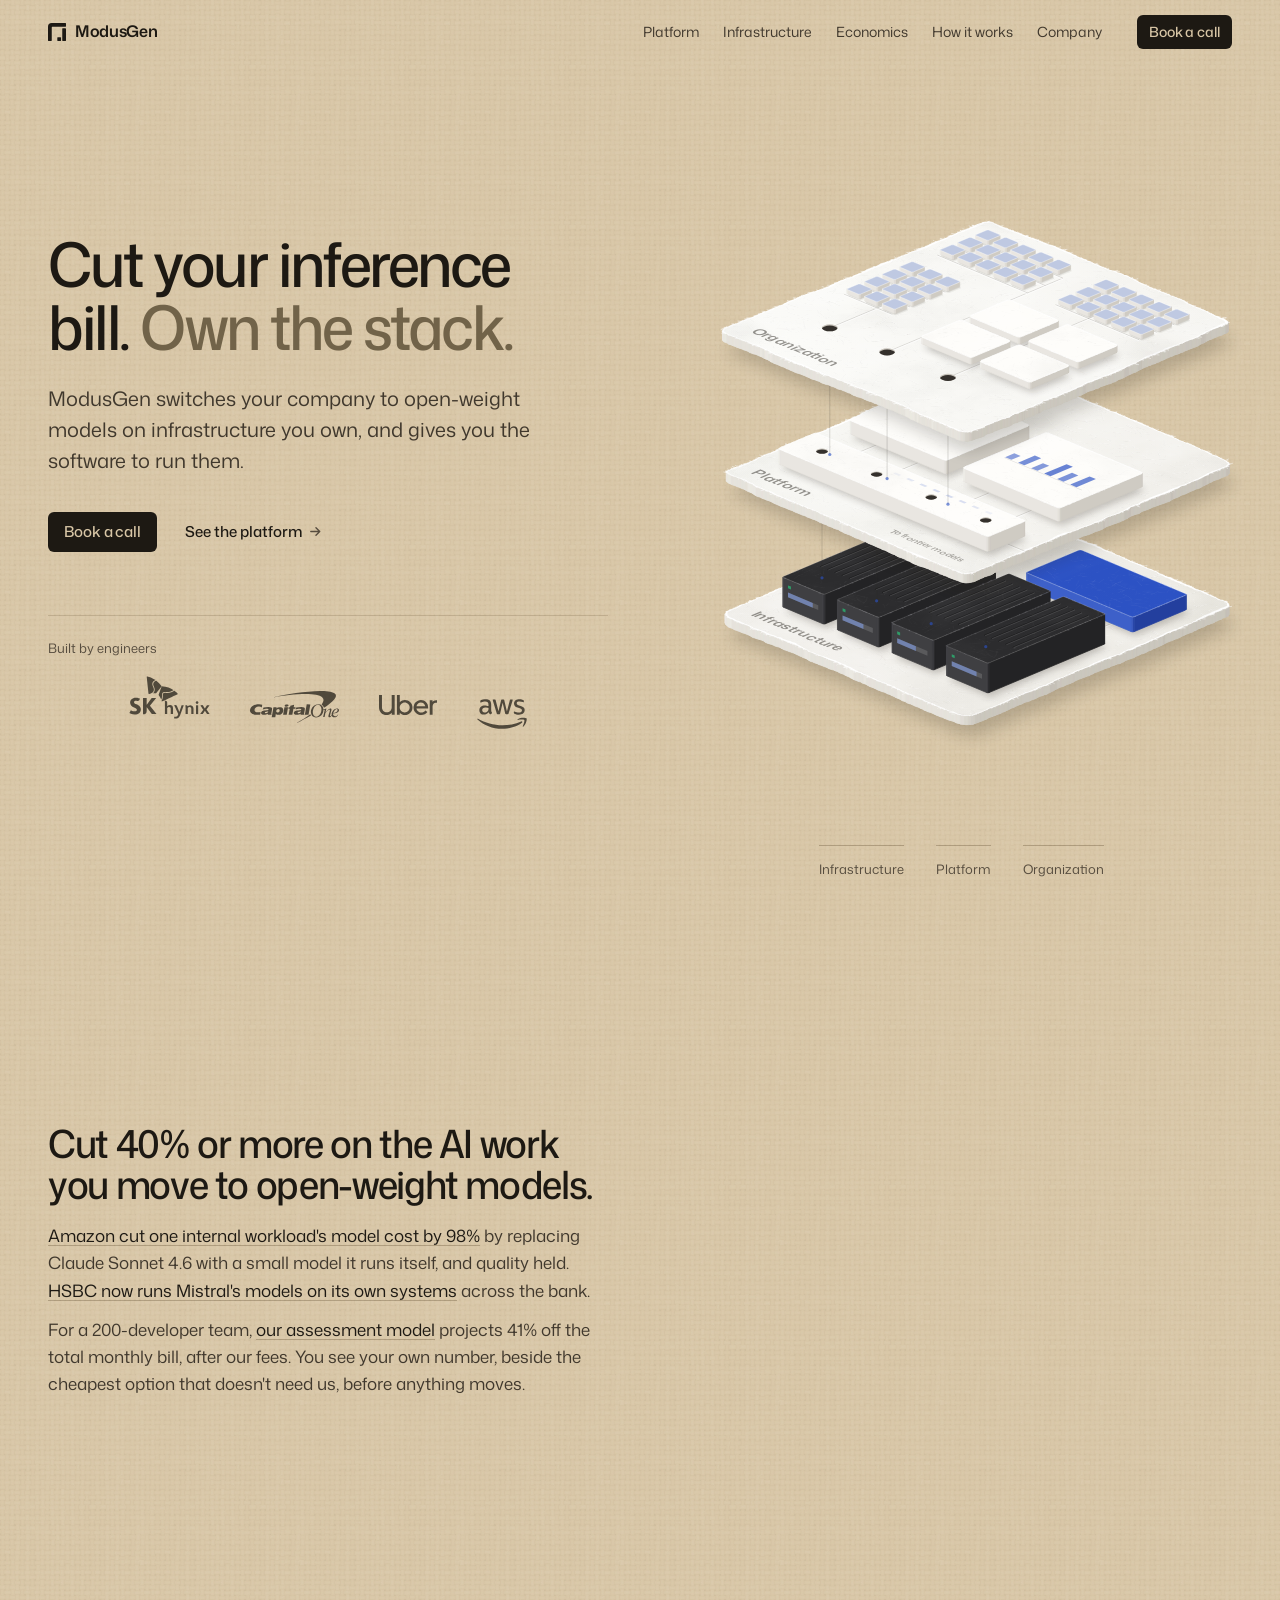
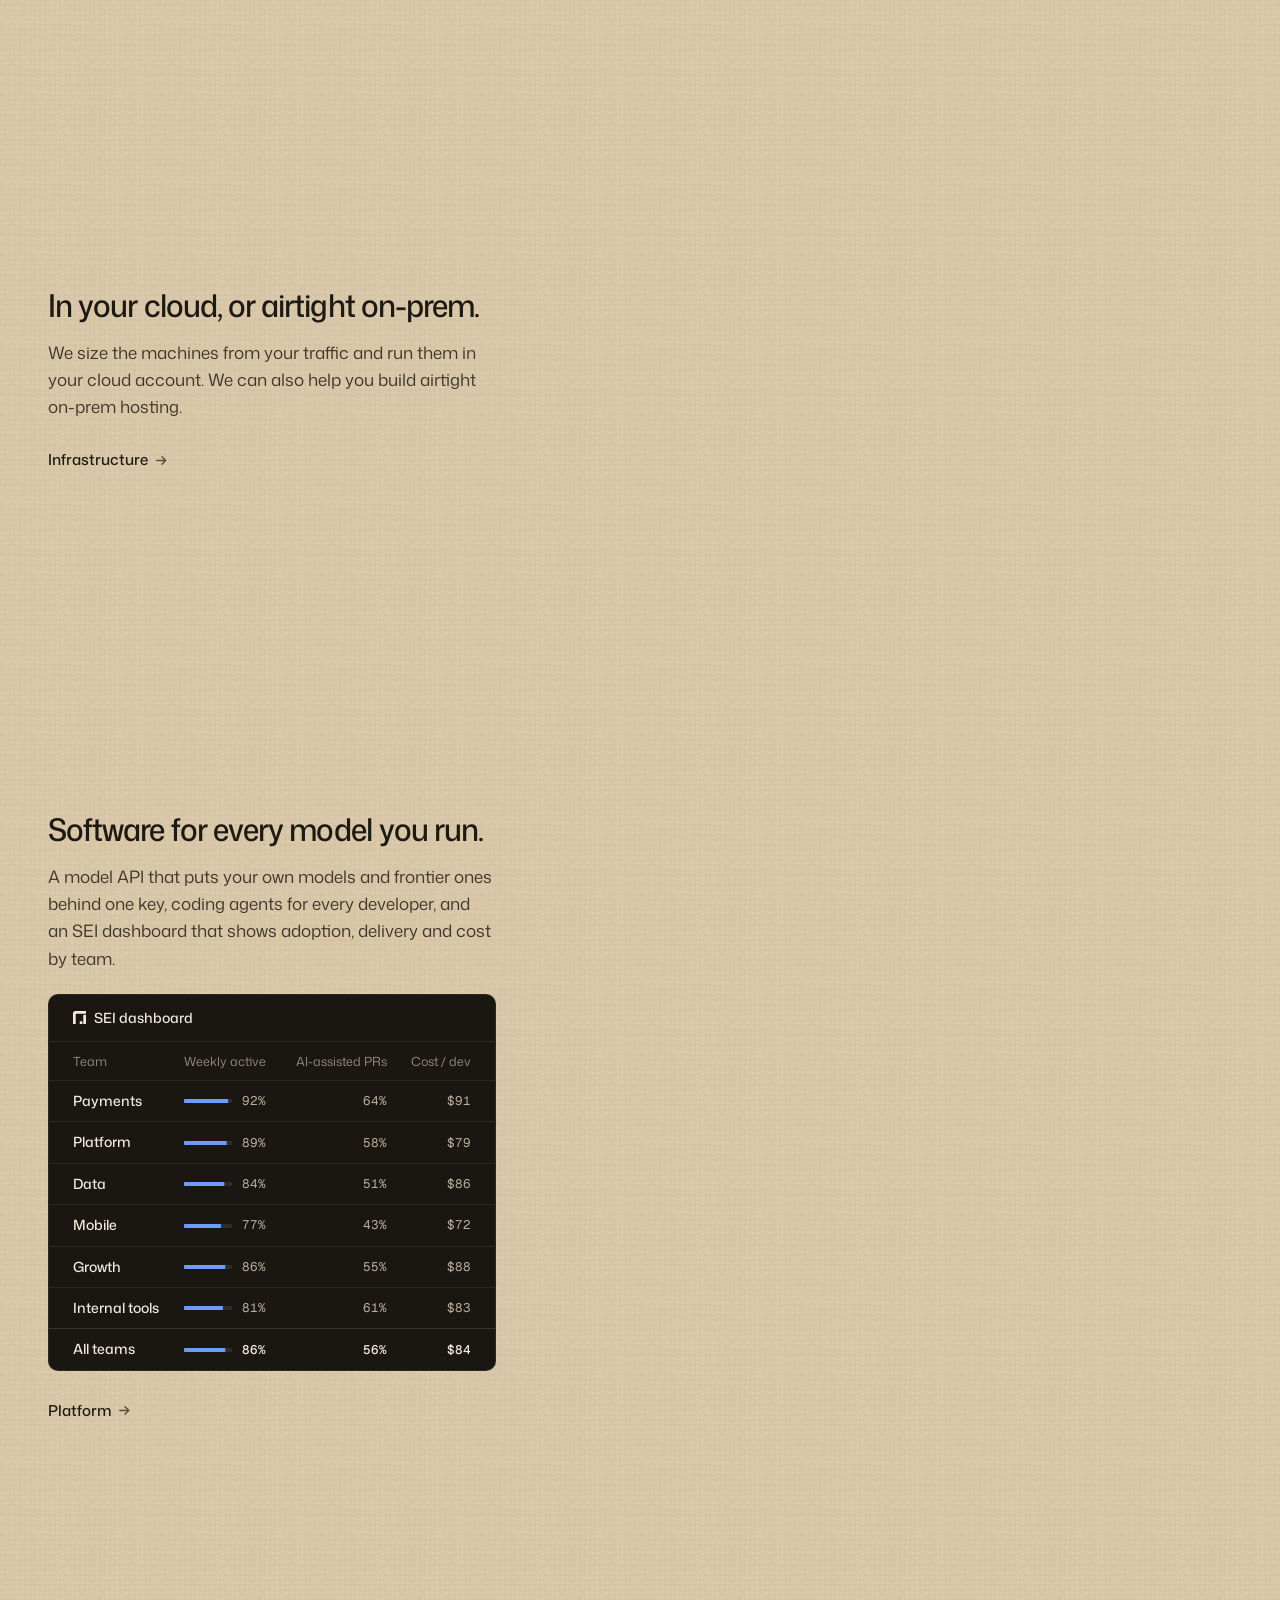
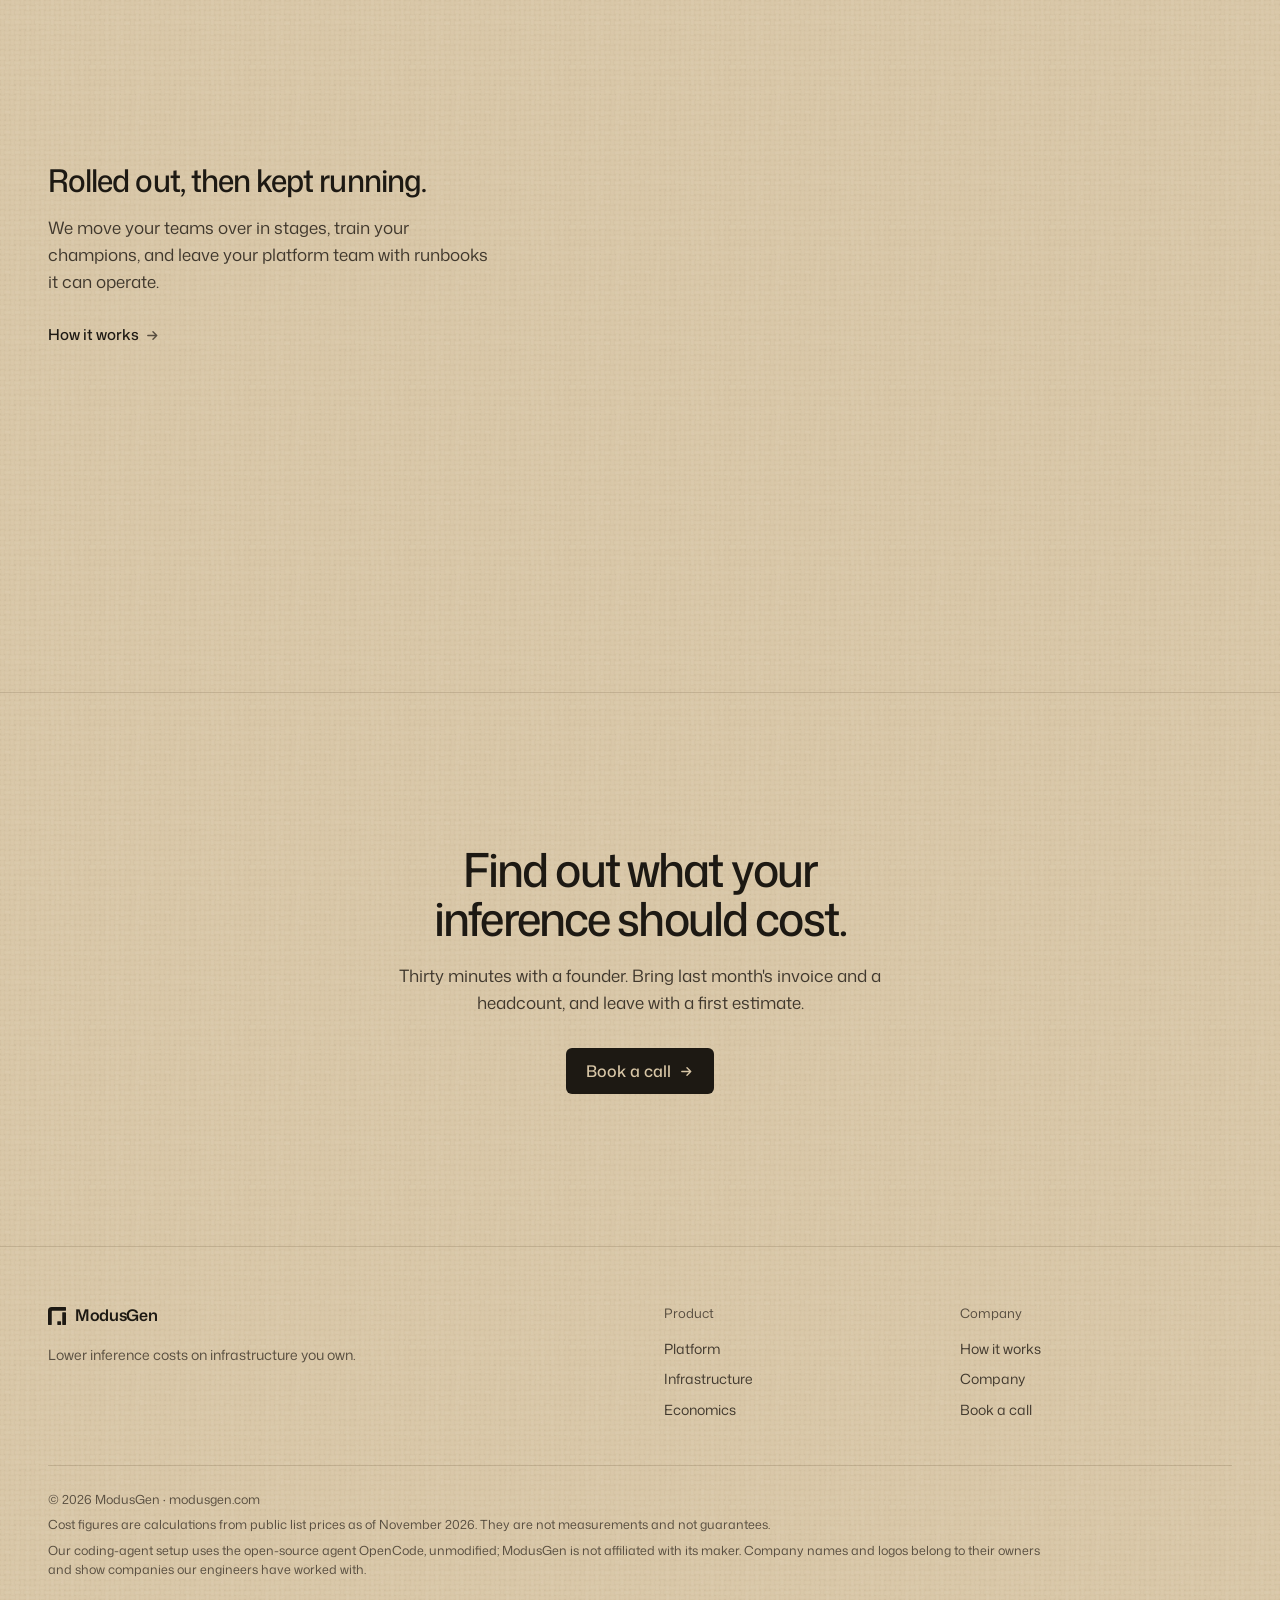
==== index.html @ 423c9f4c "Publish modusgen.com Co-Authored-By: Claude Opus 5.5 <noreply@anthropic.com>" ====
<!doctype html>
<html lang="en">
<head>
  <meta charset="utf-8">
  <meta name="viewport" content="width=device-width, initial-scale=1, viewport-fit=cover">
  <title>ModusGen: cut your inference bill, own the stack</title>
  <meta name="description" content="ModusGen switches your company to open-weight models on infrastructure you own, and gives you the software to run them.">
  <meta name="theme-color" content="#D8C6A6">
  <meta name="color-scheme" content="dark">
  <link rel="canonical" href="https://modusgen.com/">
  <meta property="og:type" content="website">
  <meta property="og:site_name" content="ModusGen">
  <meta property="og:title" content="Cut your inference bill. Own the stack.">
  <meta property="og:description" content="ModusGen switches your company to open-weight models on infrastructure you own, and gives you the software to run them.">
  <meta property="og:url" content="https://modusgen.com/">
  <meta property="og:image" content="https://modusgen.com/assets/img/og.png">
  <meta property="og:image:width" content="1200">
  <meta property="og:image:height" content="630">
  <meta name="twitter:card" content="summary_large_image">
  
  <link rel="icon" href="assets/img/favicon.svg" type="image/svg+xml">
  <link rel="apple-touch-icon" href="assets/img/apple-touch-icon.png">
  <link rel="preload" href="assets/fonts/MonaSans-VF-latin.woff2" as="font" type="font/woff2" crossorigin>
  <link rel="stylesheet" href="assets/css/site.css?v=166b0438e5">
  <script>document.documentElement.classList.add("js");</script>
  <script type="module" src="assets/js/main.js?v=166b0438e5"></script>
  <script type="application/ld+json">{"@context": "https://schema.org", "@type": "Organization", "name": "ModusGen", "url": "https://modusgen.com/", "description": "ModusGen switches your company to open-weight models on infrastructure you own, and gives you the software to run them."}</script>
</head>
<body class="page--home">
  <a class="skip" href="#main">Skip to content</a>
  <header class="nav" data-nav>
    <div class="nav__inner wrap">
      <a class="brand" href="./" aria-label="ModusGen, home"><svg class="brand__mark" viewBox="0 0 24 24" aria-hidden="true" focusable="false"><path d="M0 23.4V5A5 5 0 0 1 5 0H23.4A0.6 0.6 0 0 1 24 0.6V4.4A0.6 0.6 0 0 1 23.4 5H5.6A0.6 0.6 0 0 0 5 5.6V23.4A0.6 0.6 0 0 1 4.4 24H0.6A0.6 0.6 0 0 1 0 23.4Z"/><rect x="19" y="7" width="5" height="17" rx="0.6"/><rect x="12.4" y="19" width="5" height="5" rx="0.6"/></svg><span class="brand__name">ModusGen</span></a>
      <nav class="nav__links" id="site-menu" aria-label="Main"><a href="platform/">Platform</a><a href="infrastructure/">Infrastructure</a><a href="economics/">Economics</a><a href="how-it-works/">How it works</a><a href="company/">Company</a></nav>
      <div class="nav__actions">
        <a class="btn btn--primary btn--sm" href="book/" data-book>Book a call</a>
        <button class="nav__toggle" type="button" aria-expanded="false" aria-controls="site-menu" data-nav-toggle>
          <span class="sr">Menu</span>
          <svg viewBox="0 0 20 20" aria-hidden="true" focusable="false"><path d="M3 6.5h14M3 13.5h14"/></svg>
        </button>
      </div>
    </div>
  </header>
  <main id="main">
<div class="story wrap" data-story>
      <div class="story__flow">
        <section class="hero" data-anchor>
          <h1 class="hero__title" data-lines>Cut your inference bill. <span class="tone">Own the stack.</span></h1>
          <p class="hero__lede">ModusGen switches your company to open-weight models on infrastructure you own, and gives you the software to run them.</p>
          <div class="stack stack--hero" data-stack="hero">
            <canvas class="stack__canvas" role="img" aria-label="The ModusGen stack in three layers: your teams on top; the model API, coding agents and an SEI dashboard in the middle; GPU machines underneath. Requests travel from people through the model API, down to your machines or out to frontier models, and back."></canvas>
            <noscript><img class="stack__poster" src="assets/img/stack-poster.webp" width="1200" height="1280" alt="Three stacked layers: organization, platform and infrastructure."></noscript>
          </div>
          <div class="hero__actions">
            <a class="btn btn--primary" href="book/" data-book>Book a call</a>
            <a class="link-arrow" href="platform/">See the platform <svg class="icon" viewBox="0 0 16 16" aria-hidden="true" focusable="false"><path d="M3 8h9.5M8.5 4l4 4-4 4"/></svg></a>
          </div>
          <div class="hero__logos"><div class="logos"><p class="logos__label">Built by engineers</p><div class="logos__list"><ul class="logos__pair"><li><img class="logo logo--sk-hynix" src="assets/img/logos/sk-hynix.svg" alt="SK hynix" width="81" height="43" decoding="async"></li><li><img class="logo logo--capital-one" src="assets/img/logos/capital-one.svg" alt="Capital One" width="89" height="32" decoding="async"></li></ul><ul class="logos__pair"><li><img class="logo logo--uber" src="assets/img/logos/uber.svg" alt="Uber" width="58" height="20" decoding="async"></li><li><img class="logo logo--aws" src="assets/img/logos/aws.svg" alt="AWS" width="50" height="30" decoding="async"></li></ul></div></div></div>
        </section>

        <section class="tour" data-tour>
          <header class="tour__head" data-anchor>
            <h2>Cut 40% or more on the AI work you move to open-weight models.</h2>
            <p><a href="https://strandsagents.com/blog/amazon-saves-millions-replacing-sonnet-with-strands-decider/" target="_blank" rel="noopener">Amazon cut one internal workload's model cost by 98%</a> by replacing Claude Sonnet 4.6 with a small model it runs itself, and quality held. <a href="https://www.hsbc.com/news-and-views/news/media-releases/2025/hsbc-and-mistral-ai-join-forces-to-accelerate-ai-adoption-across-global-bank" target="_blank" rel="noopener">HSBC now runs Mistral's models on its own systems</a> across the bank.</p>
            <p>For a 200-developer team, <a href="economics/">our assessment model</a> projects 41% off the total monthly bill, after our fees. You see your own number, beside the cheapest option that doesn't need us, before anything moves.</p>
          </header>
          <article class="chapter" id="layer-infrastructure" data-layer="hardware" data-anchor>
            <div class="stack stack--inline" data-stack="inline" data-focus="hardware"><canvas class="stack__canvas" aria-hidden="true"></canvas></div>
            <h3>In your cloud, or airtight on-prem.</h3>
            <p>We size the machines from your traffic and run them in your cloud account. We can also help you build airtight on-prem hosting.</p>
            <a class="link-arrow" href="infrastructure/">Infrastructure <svg class="icon" viewBox="0 0 16 16" aria-hidden="true" focusable="false"><path d="M3 8h9.5M8.5 4l4 4-4 4"/></svg></a>
          </article>
          <article class="chapter" id="layer-platform" data-layer="software" data-anchor>
            <div class="stack stack--inline" data-stack="inline" data-focus="software"><canvas class="stack__canvas" aria-hidden="true"></canvas></div>
            <h3>Software for every model you run.</h3>
            <p>A model API that puts your own models and frontier ones behind one key, coding agents for every developer, and an SEI dashboard that shows adoption, delivery and cost by team.</p>
            <div class="panel console console--mini" data-console>
              <div class="console__bar">
                <span class="console__brand">
                  <svg viewBox="0 0 24 24" aria-hidden="true" focusable="false"><path d="M0 23.4V5A5 5 0 0 1 5 0H23.4A0.6 0.6 0 0 1 24 0.6V4.4A0.6 0.6 0 0 1 23.4 5H5.6A0.6 0.6 0 0 0 5 5.6V23.4A0.6 0.6 0 0 1 4.4 24H0.6A0.6 0.6 0 0 1 0 23.4Z"/><rect x="19" y="7" width="5" height="17" rx="0.6"/><rect x="12.4" y="19" width="5" height="5" rx="0.6"/></svg>
                  SEI dashboard
                </span>
              </div>
              <div class="console__scroll" tabindex="0" role="region" aria-label="Example SEI dashboard by team: weekly active developers, AI-assisted pull requests and model cost per developer">
                <table class="console__table">
                  <thead>
                    <tr>
                      <th scope="col">Team</th>
                      <th scope="col">Weekly active</th>
                      <th scope="col" class="r">AI-assisted PRs</th>
                      <th scope="col" class="r">Cost / dev</th>
                    </tr>
                  </thead>
                  <tbody>
                  <tr><th scope="row">Payments</th><td><span class="meter" style="--v:.92"><i></i></span><span class="pct">92%</span></td><td class="r">64%</td><td class="r">$91</td></tr>
                  <tr><th scope="row">Platform</th><td><span class="meter" style="--v:.89"><i></i></span><span class="pct">89%</span></td><td class="r">58%</td><td class="r">$79</td></tr>
                  <tr><th scope="row">Data</th><td><span class="meter" style="--v:.84"><i></i></span><span class="pct">84%</span></td><td class="r">51%</td><td class="r">$86</td></tr>
                  <tr><th scope="row">Mobile</th><td><span class="meter" style="--v:.77"><i></i></span><span class="pct">77%</span></td><td class="r">43%</td><td class="r">$72</td></tr>
                  <tr><th scope="row">Growth</th><td><span class="meter" style="--v:.86"><i></i></span><span class="pct">86%</span></td><td class="r">55%</td><td class="r">$88</td></tr>
                  <tr><th scope="row">Internal tools</th><td><span class="meter" style="--v:.81"><i></i></span><span class="pct">81%</span></td><td class="r">61%</td><td class="r">$83</td></tr>
                  </tbody>
                  <tfoot>
                    <tr><th scope="row">All teams</th><td><span class="meter" style="--v:.86"><i></i></span><span class="pct">86%</span></td><td class="r">56%</td><td class="r">$84</td></tr>
                  </tfoot>
                </table>
              </div>
            </div>
            <a class="link-arrow" href="platform/">Platform <svg class="icon" viewBox="0 0 16 16" aria-hidden="true" focusable="false"><path d="M3 8h9.5M8.5 4l4 4-4 4"/></svg></a>
          </article>
          <article class="chapter" id="layer-organization" data-layer="organisation" data-anchor>
            <div class="stack stack--inline" data-stack="inline" data-focus="organisation"><canvas class="stack__canvas" aria-hidden="true"></canvas></div>
            <h3>Rolled out, then kept running.</h3>
            <p>We move your teams over in stages, train your champions, and leave your platform team with runbooks it can operate.</p>
            <a class="link-arrow" href="how-it-works/">How it works <svg class="icon" viewBox="0 0 16 16" aria-hidden="true" focusable="false"><path d="M3 8h9.5M8.5 4l4 4-4 4"/></svg></a>
          </article>
        </section>
      </div>

      <div class="story__stage" data-stage>
        <div class="stack stack--story" data-stack="story">
          <canvas class="stack__canvas" role="img" aria-label="The ModusGen stack in three layers: your teams on top; the model API, coding agents and an SEI dashboard in the middle; GPU machines underneath. Requests go through the model API to your machines or to frontier models. As you read on it steps back to show the whole stack, then brings each layer forward in turn."></canvas>
          <noscript><img class="stack__poster" src="assets/img/stack-poster.webp" width="1200" height="1280" alt="Three stacked layers: organization, platform and infrastructure."></noscript>
        </div>
        <nav class="tour__nav" aria-label="Layers of the stack">
          <a href="#layer-infrastructure" data-dot="hardware">Infrastructure</a>
          <a href="#layer-platform" data-dot="software">Platform</a>
          <a href="#layer-organization" data-dot="organisation">Organization</a>
        </nav>
      </div>
    </div>

    <section class="cta">
      <div class="wrap cta__inner">
        <h2 class="cta__title">Find out what your inference should cost.</h2>
        <p class="cta__text">Thirty minutes with a founder. Bring last month's invoice and a headcount, and leave with a first estimate.</p>
        <a class="btn btn--primary btn--lg" href="book/" data-book>Book a call <svg class="icon" viewBox="0 0 16 16" aria-hidden="true" focusable="false"><path d="M3 8h9.5M8.5 4l4 4-4 4"/></svg></a>
      </div>
    </section>
  </main>

  <footer class="foot">
    <div class="wrap foot__grid">
      <div class="foot__brand">
        <a class="brand" href="./" aria-label="ModusGen, home"><svg class="brand__mark" viewBox="0 0 24 24" aria-hidden="true" focusable="false"><path d="M0 23.4V5A5 5 0 0 1 5 0H23.4A0.6 0.6 0 0 1 24 0.6V4.4A0.6 0.6 0 0 1 23.4 5H5.6A0.6 0.6 0 0 0 5 5.6V23.4A0.6 0.6 0 0 1 4.4 24H0.6A0.6 0.6 0 0 1 0 23.4Z"/><rect x="19" y="7" width="5" height="17" rx="0.6"/><rect x="12.4" y="19" width="5" height="5" rx="0.6"/></svg><span class="brand__name">ModusGen</span></a>
        <p>Lower inference costs on infrastructure you own.</p>
      </div>
      <nav class="foot__nav" aria-label="Footer">
        <div>
          <p class="foot__title">Product</p>
          <a href="platform/">Platform</a>
          <a href="infrastructure/">Infrastructure</a>
          <a href="economics/">Economics</a>
        </div>
        <div>
          <p class="foot__title">Company</p>
          <a href="how-it-works/">How it works</a>
          <a href="company/">Company</a>
          <a href="book/" data-book>Book a call</a>
        </div>
      </nav>
      <div class="foot__legal">
        <p>© 2026 ModusGen · modusgen.com</p>
        <p>Cost figures are calculations from public list prices as of November 2026. They are not measurements and not guarantees.</p>
        <p>Our coding-agent setup uses the open-source agent OpenCode, unmodified; ModusGen is not affiliated with its maker. Company names and logos belong to their owners and show companies our engineers have worked with.</p>
      </div>
    </div>
  </footer>
</body>
</html>
---- assets/css/site.css ----
/* ModusGen: modusgen.com
   One stylesheet for every page. Order: fonts, tokens, base, shared pieces,
   the home page, the inner pages, then motion and preferences. */

/* ------------------------------------------------------------------ fonts */

@font-face {
  font-family: "Mona Sans";
  src: url("../fonts/MonaSans-VF-latin.woff2") format("woff2");
  font-weight: 200 900;
  font-stretch: 75% 125%;
  font-style: normal;
  font-display: swap;
}

@font-face {
  font-family: "Geist Mono";
  src: url("../fonts/GeistMono-VF-latin.woff2") format("woff2");
  font-weight: 100 900;
  font-style: normal;
  font-display: swap;
}

/* A system face scaled to Mona Sans, so text does not jump when the web font arrives. */
@font-face {
  font-family: "Mona Fallback";
  src: local("Helvetica Neue"), local("Arial");
  size-adjust: 96%;
  ascent-override: 113%;
  descent-override: 33%;
  line-gap-override: 0%;
}

/* ------------------------------------------------------------------ tokens */

:root {
  /* the page is tan stock; panels are lighter sheets laid on it */
  --bg: #d8c6a6;
  --bg-1: #e9dfca;
  --bg-2: #e1d5bd;
  --bg-3: #cdbb98;
  --bg-tint: #dfd1b6;
  --line: rgba(64, 44, 16, 0.15);
  --line-2: rgba(64, 44, 16, 0.26);
  --track: rgba(64, 44, 16, 0.18);
  --wash: rgba(64, 44, 16, 0.06);
  --scroll: #a9956f;
  --ink: #1d1913;
  --ink-2: #40382d;
  --ink-3: #574d3f;
  --tone: #716349;
  --accent: #2346ae;
  --accent-hi: #1a3792;
  --neutral-bar: #6e604b;
  --ok: #17603f;
  --error-line: #a8321f;
  --error-text: #8e2516;

  --font: "Mona Sans", "Mona Fallback", ui-sans-serif, system-ui, sans-serif;
  --mono: "Geist Mono", ui-monospace, "SF Mono", Menlo, Consolas, monospace;

  --ease: cubic-bezier(0.2, 0.7, 0, 1);
  --wrap: 1200px;
  --pad: clamp(20px, 4vw, 48px);
  --nav: 64px;
  --edge: max(var(--pad), calc((100vw - var(--wrap)) / 2));
  --r-1: 4px;
  --r-2: 6px;
  --r-3: 10px;
  --section: 144px;

  interpolate-size: allow-keywords;
}

/* ------------------------------------------------------------------ base */

*,
*::before,
*::after {
  box-sizing: border-box;
}

/* the page is tan cloth: a fine plain weave, drawn as light and shade over the tan (site-build/render-weave.py) */
html {
  background: var(--bg) url("../img/weave.webp") 0 0 / 160px 160px repeat;
  color: var(--ink);
  color-scheme: light;
  scroll-behavior: smooth;
  scroll-padding-top: calc(var(--nav) + 24px);
  scrollbar-color: var(--scroll) var(--bg);
  -webkit-text-size-adjust: 100%;
  text-size-adjust: 100%;
}

html.is-menu {
  overflow: hidden;
}

body {
  margin: 0;
  min-height: 100vh;
  font: 400 1rem/1.6 var(--font);
  -webkit-font-smoothing: antialiased;
  -moz-osx-font-smoothing: grayscale;
  text-rendering: optimizeLegibility;
  overflow-x: clip;
  caret-color: var(--accent);
}

::selection {
  background: rgba(35, 70, 174, 0.24);
  color: var(--ink);
}

:focus-visible {
  outline: 2px solid var(--accent-hi);
  outline-offset: 3px;
  border-radius: 2px;
}

h1,
h2,
h3 {
  margin: 0;
  font-weight: 500;
  font-stretch: 96%;
  line-height: 1.08;
  letter-spacing: -0.035em;
  text-wrap: balance;
}

h2 {
  font-size: clamp(1.875rem, 1.4vw + 1.3rem, 2.625rem);
}

h3 {
  font-size: clamp(1.25rem, 0.5vw + 1.1rem, 1.5rem);
  line-height: 1.2;
  letter-spacing: -0.025em;
}

p {
  margin: 0;
  text-wrap: pretty;
}

a {
  color: inherit;
  text-decoration-thickness: 1px;
  text-underline-offset: 0.22em;
}

img,
svg,
canvas {
  display: block;
  max-width: 100%;
}

button,
input,
select,
textarea {
  font: inherit;
  color: inherit;
}

[hidden] {
  display: none !important;
}

.wrap {
  width: min(100% - 2 * var(--pad), var(--wrap));
  margin-inline: auto;
}

.sr {
  position: absolute;
  width: 1px;
  height: 1px;
  overflow: hidden;
  clip-path: inset(50%);
  white-space: nowrap;
}

.skip {
  position: fixed;
  left: 12px;
  top: 12px;
  z-index: 100;
  padding: 10px 14px;
  border-radius: var(--r-2);
  background: var(--ink);
  color: var(--bg);
  font-size: 0.875rem;
  font-weight: 500;
  text-decoration: none;
  transform: translateY(-200%);
}

.skip:focus {
  transform: none;
}

/* Figures set in the mono face: prices, counts, timings. */
.num {
  font-family: var(--mono);
  font-size: 0.92em;
  letter-spacing: -0.02em;
  font-variant-numeric: tabular-nums;
}

.icon {
  flex: none;
  width: 15px;
  height: 15px;
  fill: none;
  stroke: currentColor;
  stroke-width: 1.5;
  stroke-linecap: round;
  stroke-linejoin: round;
}

/* ------------------------------------------------------------------ buttons and links */

.btn {
  display: inline-flex;
  align-items: center;
  justify-content: center;
  gap: 8px;
  height: 40px;
  padding: 0 16px;
  border: 0;
  border-radius: var(--r-2);
  font-size: 0.9375rem;
  font-weight: 500;
  line-height: 1;
  letter-spacing: -0.005em;
  text-decoration: none;
  white-space: nowrap;
  cursor: pointer;
  transition: background-color 0.2s, color 0.2s, box-shadow 0.2s;
}

.btn .icon {
  transition: transform 0.35s var(--ease);
}

.btn--primary {
  background: var(--ink);
  color: var(--bg);
}

.btn--primary:hover {
  background: #3a3127;
}

.btn--primary:hover .icon {
  transform: translateX(2px);
}

.btn--ghost {
  background: transparent;
  color: var(--ink);
  box-shadow: inset 0 0 0 1px var(--line-2);
}

.btn--ghost:hover {
  background: var(--wash);
}

.btn--sm {
  height: 34px;
  padding: 0 12px;
  font-size: 0.875rem;
}

.btn--lg {
  height: 46px;
  padding: 0 20px;
  font-size: 1rem;
}

.btn[disabled] {
  opacity: 0.5;
  cursor: not-allowed;
}

.link-arrow {
  display: inline-flex;
  align-items: center;
  gap: 6px;
  color: var(--ink);
  font-size: 0.9375rem;
  font-weight: 500;
  text-decoration: none;
  transition: color 0.2s;
}

.link-arrow .icon {
  color: var(--ink-3);
  transition: transform 0.35s var(--ease), color 0.2s;
}

.link-arrow:hover .icon {
  color: var(--ink);
  transform: translateX(3px);
}

/* ------------------------------------------------------------------ navigation */

.nav {
  position: fixed;
  inset: 0 0 auto;
  z-index: 50;
  border-bottom: 1px solid transparent;
  transition: background-color 0.3s, border-color 0.3s;
  view-transition-name: site-nav;
}

.nav.is-stuck,
.nav.is-open {
  background: rgba(216, 198, 166, 0.86);
  border-bottom-color: var(--line);
  -webkit-backdrop-filter: blur(14px) saturate(140%);
  backdrop-filter: blur(14px) saturate(140%);
}

.nav__inner {
  display: flex;
  align-items: center;
  gap: 24px;
  height: var(--nav);
}

.brand {
  display: inline-flex;
  align-items: center;
  gap: 9px;
  color: var(--ink);
  text-decoration: none;
}

.brand__mark {
  width: 18px;
  height: 18px;
  fill: currentColor;
}

.brand__name {
  font-size: 1rem;
  font-weight: 600;
  letter-spacing: -0.02em;
}

.nav__links {
  display: flex;
  gap: 2px;
  margin-left: auto;
}

.nav__links a {
  padding: 6px 11px;
  border-radius: var(--r-1);
  color: var(--ink-2);
  font-size: 0.875rem;
  text-decoration: none;
  transition: color 0.2s;
}

.nav__links a:hover,
.nav__links a[aria-current] {
  color: var(--ink);
}

.nav__actions {
  display: flex;
  align-items: center;
  gap: 8px;
}

.nav__toggle {
  display: none;
  place-items: center;
  width: 36px;
  height: 34px;
  padding: 0;
  border: 0;
  border-radius: var(--r-2);
  background: transparent;
  box-shadow: inset 0 0 0 1px var(--line-2);
  cursor: pointer;
}

.nav__toggle svg {
  width: 18px;
  height: 18px;
  fill: none;
  stroke: currentColor;
  stroke-width: 1.5;
  stroke-linecap: round;
}

.nav__toggle path {
  transition: d 0.3s var(--ease);
}

.nav__toggle[aria-expanded="true"] path {
  d: path("M5 5l10 10M5 15L15 5");
}

@media (max-width: 900px) {
  .nav__links {
    position: absolute;
    inset: var(--nav) 0 auto;
    display: none;
    flex-direction: column;
    gap: 0;
    height: calc(100dvh - var(--nav));
    margin: 0;
    padding: 8px var(--pad) 24px;
    overflow-y: auto;
    background: var(--bg);
  }

  .nav.is-open .nav__links {
    display: flex;
  }

  .nav__links a {
    padding: 16px 0;
    border-radius: 0;
    border-bottom: 1px solid var(--line);
    font-size: 1.125rem;
  }

  .nav__actions {
    margin-left: auto;
  }

  .nav__toggle {
    display: grid;
  }
}

/* ------------------------------------------------------------------ the stack figure */

.stack {
  position: relative;
  width: 100%;
}

.stack__canvas {
  position: absolute;
  inset: 0;
  width: 100%;
  height: 100%;
}

.stack__poster {
  position: absolute;
  inset: 0;
  width: 100%;
  height: 100%;
  object-fit: contain;
}

/* the home page's one figure, pinned beside the hero and the tour */
.stack--story {
  height: 100%;
  -webkit-mask-image: linear-gradient(to bottom, transparent 0, #000 5%, #000 95%, transparent 100%);
  mask-image: linear-gradient(to bottom, transparent 0, #000 5%, #000 95%, transparent 100%);
}

/* on a phone the hero has its own figure, and each chapter shows only its layer */
.stack--hero,
.stack--inline {
  display: none;
}

/* an inner page's figure: one layer in focus, running off the right edge, fading top and bottom */
.stack--page {
  width: calc(100% + var(--edge) - 16px);
  height: min(60vh, 540px);
  -webkit-mask-image: linear-gradient(to bottom, transparent 0, #000 16%, #000 84%, transparent 100%);
  mask-image: linear-gradient(to bottom, transparent 0, #000 16%, #000 84%, transparent 100%);
}


/* ------------------------------------------------------------------ home: one figure from the hero through the tour */

.story {
  display: grid;
  grid-template-columns: minmax(0, min(560px, 48%)) minmax(0, 1fr);
  column-gap: clamp(32px, 4vw, 64px);
  padding-top: var(--nav);
}

.story__flow {
  min-width: 0;
}

/* pinned under the nav for the whole hero and tour, bleeding off the right edge */
.story__stage {
  position: sticky;
  top: var(--nav);
  display: grid;
  grid-template-rows: minmax(0, 1fr) auto;
  width: calc(100% + var(--edge) - 16px);
  height: calc(100svh - var(--nav));
}

.hero {
  display: flex;
  flex-direction: column;
  justify-content: center;
  min-height: calc(100svh - var(--nav));
  padding-block: 24px 40px;
}

.hero__title {
  font-size: clamp(2.75rem, 4.3vw + 0.4rem, 4.5rem);
  line-height: 1.02;
  letter-spacing: -0.04em;
}

.tone {
  color: var(--tone);
}

.hero__lede {
  max-width: 31rem;
  margin-top: 24px;
  color: var(--ink-2);
  font-size: clamp(1.0625rem, 0.35vw + 1rem, 1.25rem);
  line-height: 1.55;
}

.hero__actions {
  display: flex;
  flex-wrap: wrap;
  align-items: center;
  gap: 16px 28px;
  margin-top: 36px;
}

.hero__logos {
  margin-top: clamp(40px, 7vh, 72px);
}

/* the companies our engineers come from */
.logos {
  display: flex;
  align-items: center;
  gap: 20px 56px;
  padding: 28px 0 40px;
  border-top: 1px solid var(--line);
}

.logos__label {
  flex: none;
  color: var(--ink-3);
  font-size: 0.8125rem;
}

/* The marks sit in one row centred under the line above, so the margin from its left end to the
   first mark equals the margin from the last mark to its right end. */
.logos__list {
  display: flex;
  flex: 1;
  justify-content: center;
  align-items: flex-end;
  gap: 40px;
}

.logos__pair {
  display: flex;
  align-items: flex-end;
  gap: 40px;
  margin: 0;
  padding: 0;
  list-style: none;
}

/* Two by two (the Company page, and phones below): each pair is a row on the same two columns,
   the grid centred as a block and each mark centred in its cell. */
.company-logos .logos__list {
  display: grid;
  grid-template-columns: repeat(2, max-content);
  justify-content: center;
}

.company-logos .logos__pair {
  display: grid;
  grid-column: 1 / -1;
  grid-template-columns: subgrid;
  justify-items: center;
}

/* in the hero they sit under the actions: the label above, the marks in a row */
.hero .logos {
  flex-direction: column;
  align-items: flex-start;
  gap: 18px;
  padding: 22px 0 0;
}

.hero .logos__list {
  align-self: stretch;
}

/* Each mark keeps the size that balances it with the others (--h) and is pulled down by the share
   of it that hangs below its word's baseline (--below), so the four words sit on one line. */
.logo {
  display: block;
  width: auto;
  height: var(--h);
  margin-bottom: calc(var(--h) * var(--below) * -1);
  opacity: 0.72;
  transition: opacity 0.3s;
}

.logo:hover {
  opacity: 0.95;
}

.logo--sk-hynix {
  --h: 43px;
  --below: 0.11;
}

.logo--capital-one {
  --h: 32px;
  --below: 0.2575;
}

.logo--uber {
  --h: 20px;
  --below: 0;
}

.logo--aws {
  --h: 30px;
  --below: 0.48;
}

/* ------------------------------------------------------------------ home: the layer tour */

.tour {
  padding-bottom: clamp(48px, 6vw, 96px);
}

/* each beat of the story, the overview and the three chapters, gets most of a screen to itself */
.tour__head,
.chapter {
  display: flex;
  flex-direction: column;
  justify-content: center;
  align-items: flex-start;
  min-height: 80vh;
  padding-block: 8vh;
}

.tour__head h2 {
  max-width: 15em;
}

.tour__head p {
  max-width: 34rem;
  margin-top: 16px;
  color: var(--ink-2);
  font-size: 1.0625rem;
}

.tour__head p + p {
  margin-top: 12px;
}

/* the sources behind the claims, linked where they are made */
.tour__head a {
  color: var(--ink);
  text-decoration: underline;
  text-decoration-color: var(--line-2);
  text-decoration-thickness: 1px;
  text-underline-offset: 3px;
  transition: text-decoration-color 0.2s;
}

.tour__head a:hover {
  text-decoration-color: currentColor;
}

.chapter {
  max-width: 28rem;
}

.chapter h3 {
  font-size: clamp(1.5rem, 1vw + 1.15rem, 2rem);
  line-height: 1.12;
  letter-spacing: -0.03em;
}

.chapter > p {
  margin-top: 16px;
  color: var(--ink-2);
  font-size: 1.0625rem;
}

/* a few lines of real tool output inside a chapter */
.mini-term {
  align-self: stretch;
  margin-top: 22px;
  padding: 16px 18px;
  border: 1px solid var(--line);
  border-radius: var(--r-3);
  background: var(--bg-1);
}

.mini-term .term__out {
  margin-top: 12px;
  overflow-x: auto;
  font-size: 0.6875rem;
  line-height: 1.75;
  scrollbar-width: none;
}

@media (max-width: 560px) {
  .mini-term .term__out {
    white-space: pre-wrap;
    overflow-wrap: anywhere;
  }
}

.chapter .link-arrow {
  margin-top: 28px;
}

/* the three layers, as links to their chapters; shown once the tour begins */
.tour__nav {
  display: flex;
  justify-content: center;
  gap: 4px;
  padding-bottom: 14px;
  opacity: 0;
  visibility: hidden;
  transition: opacity 0.4s var(--ease), visibility 0s 0.4s;
}

.story__stage.is-tour .tour__nav {
  opacity: 1;
  visibility: visible;
  transition: opacity 0.4s var(--ease);
}

.tour__nav a {
  position: relative;
  padding: 14px 14px 6px;
  color: var(--ink-3);
  font-size: 0.8125rem;
  text-decoration: none;
  transition: color 0.3s;
}

.tour__nav a::before {
  content: "";
  position: absolute;
  inset: 0 14px auto;
  height: 1px;
  background: var(--line-2);
  transition: background-color 0.3s;
}

.tour__nav a:hover {
  color: var(--ink-2);
}

.tour__nav a.is-on {
  color: var(--ink);
}

.tour__nav a.is-on::before {
  background: var(--accent);
}

@media (max-width: 1000px) {
  .story {
    grid-template-columns: minmax(0, 1fr);
  }

  .story__stage {
    display: none;
  }

  .hero {
    min-height: 0;
    padding-block: 24px 0;
  }

  /* the figure sits between the offer and the buttons */
  .stack--hero {
    display: block;
    width: 100%;
    max-width: 600px;
    height: auto;
    aspect-ratio: 1 / 0.92;
    max-height: 56vh;
    margin: 8px auto 0;
  }

  .hero__actions {
    margin-top: 8px;
  }

  .hero__logos {
    margin-top: 48px;
  }

  .tour__head,
  .chapter {
    min-height: 0;
  }

  .tour__head {
    padding-block: 88px 8px;
  }

  .chapter {
    max-width: 40rem;
    padding-block: 40px;
  }

  .stack--inline {
    display: block;
    align-self: stretch;
    height: 260px;
    margin: 0 0 20px;
  }
}

@media (max-width: 700px) {
  .logos {
    flex-direction: column;
    align-items: flex-start;
  }

  /* two by two, the grid centred as a block, each row's words on one baseline */
  .logos__list {
    display: grid;
    grid-template-columns: repeat(2, max-content);
    justify-content: center;
    gap: 28px 56px;
  }

  .logos__pair {
    display: grid;
    grid-column: 1 / -1;
    grid-template-columns: subgrid;
    justify-items: center;
  }
}

@media (max-width: 560px) {
  .stack--hero {
    max-height: 320px;
  }

  .hero__actions .btn {
    flex: 1 1 auto;
  }
}

/* ------------------------------------------------------------------ the pledge */

.pledge {
  padding-block: 136px;
  border-top: 1px solid var(--line);
}

.pledge__text {
  max-width: 17em;
  font-size: clamp(1.875rem, 2.6vw + 0.9rem, 3.25rem);
  font-weight: 500;
  font-stretch: 96%;
  line-height: 1.12;
  letter-spacing: -0.04em;
}

.pledge__text span {
  color: var(--tone);
}

.pledge .link-arrow {
  margin-top: 32px;
}

/* ------------------------------------------------------------------ closing call */

.cta {
  padding-block: 152px;
  border-top: 1px solid var(--line);
}

.cta__inner {
  display: grid;
  justify-items: center;
  text-align: center;
}

.cta__title {
  max-width: 15em;
  font-size: clamp(2rem, 2.4vw + 1rem, 3.25rem);
  line-height: 1.06;
  letter-spacing: -0.04em;
}

.cta__text {
  max-width: 33rem;
  margin-top: 18px;
  color: var(--ink-2);
  font-size: 1.0625rem;
}

.cta .btn {
  margin-top: 32px;
}

/* ------------------------------------------------------------------ inner pages */

.page-hero {
  padding: calc(var(--nav) + clamp(48px, 7vw, 96px)) 0 clamp(48px, 6vw, 80px);
}

.page-hero__grid {
  display: grid;
  grid-template-columns: minmax(0, 1fr) minmax(0, 1fr);
  gap: clamp(32px, 4vw, 64px);
  align-items: center;
}

.page-hero__title {
  font-size: clamp(2.375rem, 3.2vw + 0.6rem, 3.75rem);
  line-height: 1.04;
  letter-spacing: -0.04em;
}

.page-hero__lede {
  max-width: 33rem;
  margin-top: 20px;
  color: var(--ink-2);
  font-size: clamp(1.0625rem, 0.3vw + 1rem, 1.1875rem);
  line-height: 1.55;
}

.page-hero__figure {
  margin: 0;
}

.page-hero--text .page-hero__title {
  max-width: 14em;
}

.page-hero__split {
  display: grid;
  grid-template-columns: minmax(0, 7fr) minmax(0, 5fr);
  gap: 24px 64px;
  align-items: end;
}

.page-hero__split .page-hero__lede {
  margin-top: 0;
}

@media (max-width: 900px) {
  .page-hero__split {
    grid-template-columns: minmax(0, 1fr);
  }

  .page-hero__split .page-hero__lede {
    margin-top: 4px;
  }
}

@media (max-width: 900px) {
  .page-hero__grid {
    grid-template-columns: minmax(0, 1fr);
  }

  .stack--page {
    width: 100%;
    height: 280px;
  }
}

.section {
  padding-block: var(--section);
}

.section--tint {
  background: var(--bg-tint) url("../img/weave.webp") 0 0 / 160px 160px repeat;
  border-top: 1px solid var(--line);
}

.section--flush {
  padding-top: 0;
}

/* the first section under a page header follows closely */
.page-hero + .section {
  padding-top: 48px;
}

/* tighter vertical rhythm on small screens */
@media (max-width: 760px) {
  :root {
    --section: 96px;
  }

  .pledge {
    padding-block: 96px;
  }

  .cta {
    padding-block: 104px;
  }

  .page-hero + .section {
    padding-top: 24px;
  }
}

.section-head {
  margin-bottom: clamp(40px, 5vw, 64px);
}

.section-head h2 {
  max-width: 18em;
}

.section-head p {
  max-width: 36rem;
  margin-top: 16px;
  color: var(--ink-2);
  font-size: 1.0625rem;
}

/* a list of named things, a hairline between each */
.rows {
  border-top: 1px solid var(--line);
}

.row {
  display: grid;
  grid-template-columns: minmax(0, 5fr) minmax(0, 7fr);
  gap: 12px 48px;
  padding: 36px 0;
  border-bottom: 1px solid var(--line);
}

.row__title {
  font-size: clamp(1.25rem, 0.6vw + 1.05rem, 1.5rem);
  line-height: 1.25;
  letter-spacing: -0.025em;
}

.row__body > p {
  max-width: 36rem;
  color: var(--ink-2);
  font-size: 1.0625rem;
}

.row__body .ticks {
  margin-top: 18px;
}

@media (max-width: 760px) {
  .row {
    grid-template-columns: minmax(0, 1fr);
    padding: 28px 0;
  }
}

.ticks {
  display: grid;
  gap: 10px;
  margin: 0;
  padding: 0;
  list-style: none;
  font-size: 0.9375rem;
  line-height: 1.45;
}

.ticks li {
  position: relative;
  padding-left: 26px;
}

.ticks li::before {
  content: "";
  position: absolute;
  left: 0;
  top: 0.15em;
  width: 16px;
  height: 16px;
  background: var(--ink-3);
  -webkit-mask: url("data:image/svg+xml,%3Csvg xmlns='http://www.w3.org/2000/svg' viewBox='0 0 16 16' fill='none' stroke='%23000' stroke-width='1.5' stroke-linecap='round' stroke-linejoin='round'%3E%3Cpath d='M3.5 8.5l2.8 2.8L12.5 5'/%3E%3C/svg%3E") center / contain no-repeat;
  mask: url("data:image/svg+xml,%3Csvg xmlns='http://www.w3.org/2000/svg' viewBox='0 0 16 16' fill='none' stroke='%23000' stroke-width='1.5' stroke-linecap='round' stroke-linejoin='round'%3E%3Cpath d='M3.5 8.5l2.8 2.8L12.5 5'/%3E%3C/svg%3E") center / contain no-repeat;
}

.note {
  margin-top: 40px;
  color: var(--ink-3);
  font-size: 0.875rem;
}

/* ------------------------------------------------------------------ panels */

.panel {
  position: relative;
  overflow: hidden;
  border: 1px solid var(--line);
  border-radius: var(--r-3);
  background: var(--bg-1);
}

/* Screens: tool output and the portal preview stay dark, like a display set into the page. */
.mini-term,
.term,
.record,
.console {
  --bg-1: #1a1611;
  --bg-2: #221d17;
  --bg-3: #2e281f;
  --line: rgba(255, 238, 210, 0.08);
  --line-2: rgba(255, 238, 210, 0.15);
  --scroll: #3d352b;
  --track: rgba(255, 238, 210, 0.1);
  --wash: rgba(255, 238, 210, 0.05);
  --ink: #f1ebdf;
  --ink-2: #b9ae9c;
  --ink-3: #94897b;
  --accent: #6f9bff;
  --accent-hi: #9dbcff;
  --ok: #63d3a0;
  color: var(--ink);
  color-scheme: dark;
}

.panel__title {
  font-size: 1rem;
  font-weight: 500;
  font-stretch: 100%;
  line-height: 1.3;
  letter-spacing: -0.01em;
}

.panel__note {
  padding: 14px 24px;
  border-top: 1px solid var(--line);
  color: var(--ink-3);
  font-size: 0.8125rem;
  line-height: 1.5;
}

.panel__fine {
  margin-top: 16px;
  color: var(--ink-3);
  font-size: 0.8125rem;
  line-height: 1.55;
}

/* says what a panel shows, where the eye lands first */
.flag {
  display: inline-flex;
  align-items: center;
  gap: 8px;
  color: var(--ink-2);
  font-size: 0.8125rem;
  white-space: nowrap;
}

.flag::before {
  content: "";
  width: 6px;
  height: 6px;
  border-radius: 1px;
  background: var(--accent);
}

/* ------------------------------------------------------------------ platform: sample output */

.proof__grid {
  display: grid;
  grid-template-columns: repeat(12, minmax(0, 1fr));
  gap: 16px;
}

.term {
  grid-column: 1 / -1;
}

.record {
  grid-column: span 4;
}

.console {
  grid-column: span 8;
}

/* the home page's glance at the SEI dashboard: three columns, no switcher */
.console--mini {
  align-self: stretch;
  margin-top: 22px;
}

.console--mini .console__table {
  min-width: 0;
}

.console--mini .console__table th,
.console--mini .console__table td {
  padding-block: 9px;
}

@media (max-width: 560px) {
  .console--mini .console__table thead th {
    white-space: normal;
  }

  .console--mini .console__table tr > :first-child {
    padding-left: 16px;
  }

  .console--mini .console__table tr > :last-child {
    padding-right: 16px;
  }

  .console--mini .meter {
    width: 36px;
    margin-right: 8px;
  }
}

/* the narrowest phones keep the percentages and drop the little bars */
@media (max-width: 420px) {
  .console--mini .meter {
    display: none;
  }
}

@media (max-width: 1000px) {
  .record,
  .console {
    grid-column: 1 / -1;
  }
}

.term__bar {
  display: flex;
  align-items: center;
  justify-content: space-between;
  gap: 8px 24px;
  padding: 0 24px;
  border-bottom: 1px solid var(--line);
}

.term__tabs {
  display: flex;
  gap: 2px;
  margin-left: -10px;
  overflow-x: auto;
  scrollbar-width: none;
}

.term__tabs::-webkit-scrollbar {
  display: none;
}

.term__tab {
  margin-bottom: -1px;
  padding: 17px 10px 15px;
  border: 0;
  border-bottom: 1px solid transparent;
  background: none;
  color: var(--ink-3);
  font-size: 0.875rem;
  font-weight: 500;
  line-height: 1;
  white-space: nowrap;
  cursor: pointer;
  transition: color 0.2s, border-color 0.2s;
}

.term__tab:hover {
  color: var(--ink-2);
}

.term__tab[aria-selected="true"] {
  border-bottom-color: var(--ink);
  color: var(--ink);
}

.term__what {
  padding: 16px 24px 0;
  color: var(--ink-2);
  font-size: 0.875rem;
  line-height: 1.5;
}

.term__pane {
  padding: 16px 24px 24px;
  overflow-x: auto;
  scrollbar-width: thin;
  scrollbar-color: var(--scroll) transparent;
}

@media (min-width: 1001px) {
  /* as tall as the longest tab, so the panel does not jump between tabs */
  .term__pane {
    min-height: 21rem;
  }
}

.term__out {
  margin: 0;
  color: var(--ink-2);
  font: 400 0.78125rem/1.75 var(--mono);
  white-space: pre;
}

.term__out b {
  color: var(--ink);
  font-weight: 500;
}

.term__out .t-cmd {
  color: var(--ink);
}

.term__out .t-ps {
  color: var(--ink-3);
}

.term__out .t-ok {
  color: var(--ok);
}

.term__out .t-hi {
  color: var(--accent-hi);
}

.term__out .ln {
  transition: opacity 0.25s;
}

.term__out .ln.is-hid {
  opacity: 0;
}

.caret {
  display: inline-block;
  width: 0.55em;
  height: 1.1em;
  margin-left: 2px;
  vertical-align: -0.18em;
  background: var(--ink);
  animation: blink 1s steps(2, jump-none) infinite;
}

@keyframes blink {
  to {
    opacity: 0.15;
  }
}

@media (max-width: 760px) {
  .term__bar {
    flex-direction: column;
    align-items: stretch;
    gap: 0;
    padding: 0;
  }

  .term__tabs {
    margin: 0;
    padding: 0 14px;
    border-bottom: 1px solid var(--line);
  }

  .term__bar .flag {
    padding: 14px 24px 0;
  }

  .term__out {
    font-size: 0.71875rem;
    line-height: 1.7;
    white-space: pre-wrap;
    overflow-wrap: anywhere;
  }
}

/* one usage record */

.record {
  display: flex;
  flex-direction: column;
  padding-top: 22px;
}

.record .panel__title {
  padding-inline: 24px;
}

.record__json {
  flex: 1;
  margin: 14px 0 0;
  padding: 0 24px 18px;
  overflow-x: auto;
  color: var(--ink-2);
  font: 400 0.78125rem/1.85 var(--mono);
  white-space: pre;
  scrollbar-width: thin;
  scrollbar-color: var(--scroll) transparent;
}

.record__json .j-p,
.record__json .j-k {
  color: var(--ink-3);
}

.record__json .j-s {
  color: var(--accent-hi);
}

.record__json .j-n,
.record__json .j-b {
  color: var(--ink);
}

/* console preview */

.console__bar {
  display: flex;
  align-items: center;
  gap: 16px;
  padding: 12px 20px 12px 24px;
  border-bottom: 1px solid var(--line);
}

.console__brand {
  display: inline-flex;
  align-items: center;
  gap: 8px;
  font-size: 0.875rem;
  font-weight: 500;
}

.console__brand svg {
  width: 13px;
  height: 13px;
  fill: currentColor;
}

.console__seg {
  display: inline-flex;
  padding: 2px;
  border-radius: var(--r-2);
  background: var(--wash);
  color: var(--ink-3);
  font-size: 0.8125rem;
}

.console__seg span {
  padding: 4px 10px;
  border-radius: var(--r-1);
}

.console__seg .is-on {
  background: var(--bg-3);
  color: var(--ink);
}

.console__flag {
  margin-left: auto;
}

.console__scroll {
  overflow-x: auto;
  scrollbar-width: thin;
  scrollbar-color: var(--scroll) transparent;
}

.console__table {
  width: 100%;
  min-width: 640px;
  border-collapse: collapse;
  font-size: 0.875rem;
}

.console__table th,
.console__table td {
  padding: 12px 10px;
  border-bottom: 1px solid var(--line);
  text-align: left;
  white-space: nowrap;
}

.console__table tr > :first-child {
  padding-left: 24px;
}

.console__table tr > :last-child {
  padding-right: 24px;
}

.console__table .r {
  text-align: right;
}

.console__table thead th {
  color: var(--ink-3);
  font-size: 0.78125rem;
  font-weight: 400;
}

.console__table tbody th {
  font-weight: 500;
}

.console__table td {
  color: var(--ink-2);
  font-family: var(--mono);
  font-size: 0.78125rem;
}

.console__table tbody tr:last-child > * {
  border-bottom: 0;
}

.console__table tfoot th,
.console__table tfoot td {
  border-top: 1px solid var(--line-2);
  border-bottom: 0;
  color: var(--ink);
  font-weight: 500;
}

.meter {
  display: inline-block;
  width: 48px;
  height: 4px;
  margin-right: 10px;
  overflow: hidden;
  border-radius: 1px;
  background: var(--track);
  vertical-align: 0.15em;
}

.meter i {
  display: block;
  height: 100%;
  background: var(--accent);
  transform: scaleX(var(--v));
  transform-origin: left center;
  transition: transform 1.1s var(--ease);
}

.js .console:not(.is-in) .meter i {
  transform: scaleX(0);
}

@media (max-width: 640px) {
  .console__seg {
    display: none;
  }

  .console__table {
    min-width: 0;
  }

  /* on a phone the full table keeps team, weekly activity and AI-assisted PRs */
  .console:not(.console--mini) .console__table tr > :nth-child(3),
  .console:not(.console--mini) .console__table tr > :nth-child(5),
  .console:not(.console--mini) .console__table tr > :nth-child(6) {
    display: none;
  }
}

/* ------------------------------------------------------------------ economics */

.dial {
  display: grid;
  grid-template-columns: minmax(0, 7fr) minmax(0, 5fr);
  align-items: center;
  gap: 16px 48px;
  padding: 24px 0 28px;
  border-block: 1px solid var(--line);
}

.dial__control {
  display: grid;
  grid-template-columns: minmax(0, 1fr) auto;
  align-items: baseline;
  gap: 10px 16px;
}

.dial__label {
  font-size: 0.9375rem;
  font-weight: 500;
}

.dial__out {
  color: var(--ink);
  font-size: 1rem;
}

.dial__range {
  grid-column: 1 / -1;
  width: 100%;
  height: 28px;
  margin: 0;
  background: transparent;
  cursor: pointer;
  -webkit-appearance: none;
  appearance: none;
}

.dial__range::-webkit-slider-runnable-track {
  height: 2px;
  background: linear-gradient(to right, var(--ink) var(--fill, 50%), var(--track) var(--fill, 50%));
}

.dial__range::-moz-range-track {
  height: 2px;
  background: linear-gradient(to right, var(--ink) var(--fill, 50%), var(--track) var(--fill, 50%));
}

.dial__range::-webkit-slider-thumb {
  width: 16px;
  height: 16px;
  margin-top: -7px;
  border: 0;
  border-radius: 50%;
  background: var(--ink);
  -webkit-appearance: none;
  appearance: none;
}

.dial__range::-moz-range-thumb {
  width: 16px;
  height: 16px;
  border: 0;
  border-radius: 50%;
  background: var(--ink);
}

.dial__range:focus-visible {
  outline: 2px solid var(--accent-hi);
  outline-offset: 6px;
}

.dial__scale {
  grid-column: 1 / -1;
  display: flex;
  justify-content: space-between;
  margin-top: -6px;
  color: var(--ink-3);
  font-size: 0.75rem;
}

.dial__help {
  max-width: 28rem;
  color: var(--ink-2);
  font-size: 0.9375rem;
}

.econ__grid {
  display: grid;
  grid-template-columns: minmax(0, 7fr) minmax(0, 5fr);
  gap: 16px;
  margin-top: 24px;
}

.chart,
.routes {
  padding: 32px;
}

.chart__setup {
  margin-top: 6px;
  color: var(--ink-3);
  font-size: 0.875rem;
}

.chart__plot {
  --valw: 8.5rem;
  position: relative;
  display: grid;
  gap: 24px;
  margin-top: 28px;
  padding-top: 24px;
}

.chart__axis {
  position: absolute;
  inset: 0 calc(var(--valw) + 16px) 0 0;
  pointer-events: none;
}

.chart__axis span {
  position: absolute;
  top: 0;
  left: calc(var(--at) / 8.5 * 100%);
  color: var(--ink-3);
  font: 400 0.6875rem/1 var(--mono);
}

.chart__row {
  display: grid;
  grid-template-columns: minmax(0, 1fr) var(--valw);
  align-items: center;
  column-gap: 16px;
}

.chart__label {
  grid-column: 1 / -1;
  margin-bottom: 8px;
  color: var(--ink-2);
  font-size: 0.875rem;
}

.chart__track {
  position: relative;
  height: 14px;
  /* a tick every two dollars on a scale of 8.5 */
  background-color: var(--wash);
  background-image: linear-gradient(to right, var(--track) 1px, transparent 1px);
  background-size: calc(100% / 8.5 * 2) 100%;
}

.chart__bar {
  position: absolute;
  inset-block: 0;
  left: calc(var(--from) * 100%);
  width: max(6px, calc((var(--to) - var(--from)) * 100%));
  border-radius: 2px;
}

.chart__bar--frontier {
  background: var(--neutral-bar);
}

.chart__bar--open {
  background: var(--accent);
}

/* outlined, to tell machines you own from a hosted endpoint */
.chart__bar--own {
  box-shadow: inset 0 0 0 1px var(--accent);
  background: rgba(35, 70, 174, 0.16);
}

.chart__value {
  color: var(--ink);
  font-size: 0.78125rem;
  text-align: right;
  white-space: nowrap;
}

.chart__read {
  margin-top: 24px;
  font-size: 1rem;
  line-height: 1.5;
}

.routes__list {
  margin: 20px 0 0;
}

.routes__list div {
  padding: 16px 0;
  border-top: 1px solid var(--line);
}

.routes__list dt {
  font-size: 0.9375rem;
  font-weight: 500;
}

.routes__list dd {
  margin: 6px 0 0;
  color: var(--ink-2);
  font-size: 0.875rem;
  line-height: 1.55;
}

@media (max-width: 1000px) {
  .dial,
  .econ__grid {
    grid-template-columns: minmax(0, 1fr);
  }
}

@media (max-width: 560px) {
  .chart,
  .routes {
    padding: 24px 20px;
  }

  .chart__plot {
    --valw: 0rem;
  }

  .chart__axis {
    inset-inline-end: 0;
  }

  .chart__row {
    grid-template-columns: minmax(0, 1fr);
  }

  .chart__label {
    margin-bottom: 4px;
  }

  .chart__value {
    grid-row: 2;
    margin-bottom: 8px;
    text-align: left;
  }
}

/* ------------------------------------------------------------------ infrastructure: the stack */

.split {
  display: grid;
  grid-template-columns: minmax(0, 5fr) minmax(0, 7fr);
  gap: 32px 48px;
  align-items: start;
}

.split__lead p {
  max-width: 26rem;
  margin-top: 16px;
  color: var(--ink-2);
  font-size: 1.0625rem;
}

.stacklist {
  margin: 0;
  padding: 0;
  border-top: 1px solid var(--line);
  list-style: none;
}

.stacklist li {
  display: grid;
  grid-template-columns: minmax(0, 1fr) minmax(0, 1fr);
  gap: 4px 24px;
  padding: 14px 0;
  border-bottom: 1px solid var(--line);
  font-size: 0.9375rem;
}

.stacklist li span:last-child {
  color: var(--ink-3);
}

.spec {
  width: 100%;
  margin-top: 40px;
  border-collapse: collapse;
  font-size: 0.9375rem;
  line-height: 1.45;
}

.spec th,
.spec td {
  padding: 14px 0;
  border-bottom: 1px solid var(--line);
  font-weight: 400;
  text-align: left;
  vertical-align: top;
}

.spec thead th {
  padding-top: 0;
  color: var(--ink-3);
  font-size: 0.8125rem;
}

.spec tbody th {
  width: 50%;
  padding-right: 24px;
}

.spec td {
  color: var(--ink-2);
}

@media (max-width: 900px) {
  .split {
    grid-template-columns: minmax(0, 1fr);
  }
}

@media (max-width: 520px) {
  .stacklist li {
    grid-template-columns: minmax(0, 1fr);
  }
}

/* ------------------------------------------------------------------ how it works: the steps */

.steps {
  position: relative;
  display: grid;
  grid-template-columns: repeat(4, minmax(0, 1fr));
  gap: 0 32px;
  margin: 0;
  padding: 32px 0 0;
  border-top: 1px solid var(--line-2);
  list-style: none;
}

/* the line fills as the section is read */
.steps::before {
  content: "";
  position: absolute;
  left: 0;
  top: -1px;
  width: calc(var(--prog, 1) * 100%);
  height: 1px;
  background: var(--ink);
}

.step {
  position: relative;
}

.step::before {
  content: "";
  position: absolute;
  left: 0;
  top: -36px;
  width: 7px;
  height: 7px;
  border: 1px solid var(--line-2);
  background: var(--bg);
  transition: background-color 0.5s, border-color 0.5s;
}

.step.is-on::before,
html:not(.js) .step::before {
  border-color: var(--ink);
  background: var(--ink);
}

.step__n {
  display: block;
  color: var(--ink-3);
  font-size: 0.75rem;
}

.step__title {
  margin-top: 10px;
  font-size: 1.375rem;
  letter-spacing: -0.025em;
}

.step__time {
  margin-top: 6px;
  color: var(--ink-3);
  font: 400 0.75rem/1.4 var(--mono);
}

.step p:last-child {
  margin-top: 16px;
  color: var(--ink-2);
  font-size: 0.9375rem;
  line-height: 1.55;
}

@media (max-width: 860px) {
  .steps {
    grid-template-columns: minmax(0, 1fr);
    gap: 36px 0;
    padding: 0 0 0 28px;
    border-top: 0;
    border-left: 1px solid var(--line-2);
  }

  .steps::before {
    left: -1px;
    top: 0;
    width: 1px;
    height: calc(var(--prog, 1) * 100%);
  }

  .step::before {
    left: -32px;
    top: 6px;
  }
}

/* ------------------------------------------------------------------ company */

.company-logos .logos {
  padding: 0;
  border-top: 0;
}

.company-logos .logos__label {
  display: none;
}

.company-logos .logos__list {
  gap: 40px 72px;
}

.company-logos .logo {
  opacity: 0.85;
}

.company-logos .logo--sk-hynix {
  --h: 62px;
}

.company-logos .logo--capital-one {
  --h: 46px;
}

.company-logos .logo--uber {
  --h: 29px;
}

.company-logos .logo--aws {
  --h: 44px;
}

.rules {
  display: grid;
  grid-template-columns: 1fr 1fr;
  gap: 0 48px;
  margin: 0;
}

.rule {
  padding: 28px 0 32px;
  border-top: 1px solid var(--line);
}

.rule dt {
  font-size: 1.125rem;
  font-weight: 500;
  letter-spacing: -0.015em;
}

.rule dd {
  max-width: 30rem;
  margin: 8px 0 0;
  color: var(--ink-2);
  font-size: 0.9375rem;
  line-height: 1.55;
}

@media (max-width: 700px) {
  .rules {
    grid-template-columns: minmax(0, 1fr);
  }
}

.faq {
  display: grid;
  grid-template-columns: minmax(0, 5fr) minmax(0, 7fr);
  gap: 32px 48px;
  align-items: start;
}

.faq__title {
  position: sticky;
  top: calc(var(--nav) + 32px);
}

.qa {
  border-top: 1px solid var(--line);
}

.qa:last-child {
  border-bottom: 1px solid var(--line);
}

.qa summary {
  position: relative;
  padding: 22px 44px 22px 0;
  font-size: 1.0625rem;
  font-weight: 450;
  line-height: 1.4;
  list-style: none;
  cursor: pointer;
}

.qa summary::-webkit-details-marker {
  display: none;
}

.qa summary::before,
.qa summary::after {
  content: "";
  position: absolute;
  right: 4px;
  top: 50%;
  width: 13px;
  height: 1px;
  background: var(--ink-3);
  transition: transform 0.4s var(--ease), background-color 0.2s;
}

.qa summary::after {
  transform: rotate(90deg);
}

.qa[open] summary::after {
  transform: rotate(0deg);
}

.qa summary:hover::before,
.qa summary:hover::after,
.qa[open] summary::before,
.qa[open] summary::after {
  background: var(--ink);
}

.qa__body {
  max-width: 40rem;
  padding: 0 44px 24px 0;
  color: var(--ink-2);
}

.qa::details-content {
  block-size: 0;
  overflow: clip;
  transition: block-size 0.45s var(--ease), content-visibility 0.45s allow-discrete;
}

.qa[open]::details-content {
  block-size: auto;
}

@media (max-width: 900px) {
  .faq {
    grid-template-columns: minmax(0, 1fr);
  }

  .faq__title {
    position: static;
  }
}

/* ------------------------------------------------------------------ booking and 404 */

.page {
  padding: calc(var(--nav) + clamp(48px, 7vw, 96px)) 0 clamp(72px, 9vw, 128px);
}

.page__grid {
  display: grid;
  grid-template-columns: minmax(0, 5fr) minmax(0, 6fr);
  gap: clamp(32px, 6vw, 88px);
  align-items: start;
}

.page__copy .ticks {
  max-width: 30rem;
  margin-top: 28px;
}

.form {
  display: grid;
  gap: 18px;
  padding: 32px;
}

.form__row {
  display: grid;
  grid-template-columns: 1fr 1fr;
  gap: 18px;
}

.field {
  display: grid;
  align-content: start;
  gap: 7px;
}

.field label {
  color: var(--ink-2);
  font-size: 0.875rem;
}

.field input,
.field select,
.field textarea {
  width: 100%;
  min-height: 44px;
  padding: 10px 12px;
  border: 1px solid var(--line-2);
  border-radius: var(--r-2);
  background: rgba(255, 252, 245, 0.42);
  font-size: 1rem;
  line-height: 1.4;
  transition: border-color 0.2s, background-color 0.2s;
}

.field textarea {
  min-height: 100px;
  resize: vertical;
}

.field select {
  -webkit-appearance: none;
  appearance: none;
  padding-right: 40px;
  background-image: url("data:image/svg+xml,%3Csvg xmlns='http://www.w3.org/2000/svg' viewBox='0 0 16 16' fill='none' stroke='%23574d3f' stroke-width='1.5' stroke-linecap='round' stroke-linejoin='round'%3E%3Cpath d='M4 6l4 4 4-4'/%3E%3C/svg%3E");
  background-position: right 12px center;
  background-size: 16px;
  background-repeat: no-repeat;
}

.field select option {
  background: var(--bg-2);
  color: var(--ink);
}

.field ::placeholder {
  color: var(--ink-3);
  opacity: 1;
}

.field input:hover,
.field select:hover,
.field textarea:hover {
  border-color: rgba(64, 44, 16, 0.42);
}

.field input:focus-visible,
.field select:focus-visible,
.field textarea:focus-visible {
  outline: 2px solid var(--accent-hi);
  outline-offset: 1px;
  border-color: transparent;
}

.field [aria-invalid="true"] {
  border-color: var(--error-line);
}

.field__error {
  color: var(--error-text);
  font-size: 0.8125rem;
}

.field__error:empty {
  display: none;
}

.form__foot {
  display: flex;
  flex-wrap: wrap;
  align-items: center;
  gap: 14px 20px;
  margin-top: 4px;
}

.form__hint {
  flex: 1 1 14rem;
  color: var(--ink-3);
  font-size: 0.8125rem;
  line-height: 1.5;
}

.form__hint a {
  color: var(--ink-2);
}

.form__status {
  color: var(--ink-2);
  font-size: 0.9375rem;
}

.form__status:empty {
  display: none;
}

.lost {
  display: grid;
  align-content: center;
  justify-items: start;
  gap: 4px;
  min-height: 56vh;
}

.lost .btn {
  margin-top: 28px;
}

@media (max-width: 900px) {
  .page__grid {
    grid-template-columns: minmax(0, 1fr);
  }
}

@media (max-width: 760px) {
  .form {
    padding: 24px 20px;
  }
}

@media (max-width: 520px) {
  .form__row {
    grid-template-columns: minmax(0, 1fr);
  }
}

/* ------------------------------------------------------------------ footer */

.foot {
  padding-block: 56px 40px;
  border-top: 1px solid var(--line);
}

.foot__grid {
  display: grid;
  grid-template-columns: minmax(0, 6fr) minmax(0, 6fr);
  gap: 40px 48px;
}

.foot__brand p {
  margin-top: 12px;
  color: var(--ink-3);
  font-size: 0.875rem;
}

.foot__nav {
  display: grid;
  grid-template-columns: repeat(2, minmax(0, 1fr));
  gap: 24px;
}

.foot__title {
  margin-bottom: 10px;
  color: var(--ink-3);
  font-size: 0.8125rem;
}

.foot__nav a {
  display: block;
  width: fit-content;
  padding: 4px 0;
  color: var(--ink-2);
  font-size: 0.875rem;
  text-decoration: none;
  transition: color 0.2s;
}

.foot__nav a:hover {
  color: var(--ink);
}

.foot__legal {
  grid-column: 1 / -1;
  display: grid;
  gap: 6px;
  padding-top: 24px;
  border-top: 1px solid var(--line);
  color: var(--ink-3);
  font-size: 0.78125rem;
  line-height: 1.55;
}

.foot__legal p {
  max-width: 62rem;
}

@media (max-width: 700px) {
  .foot__grid {
    grid-template-columns: minmax(0, 1fr);
  }
}

/* ------------------------------------------------------------------ entrance: one orchestrated moment per page */

.js [data-lines],
.js .hero__lede,
.js .hero__actions,
.js .hero__logos,
.js .page-hero__lede {
  opacity: 0;
}

/* if the script never arrives, show everything after a moment */
.js:not(.is-in) [data-lines],
.js:not(.is-in) .hero__lede,
.js:not(.is-in) .hero__actions,
.js:not(.is-in) .hero__logos,
.js:not(.is-in) .page-hero__lede {
  animation: appear 0.4s linear 3s forwards;
}

.js.is-in [data-lines] {
  opacity: 1;
}

[data-lines] .line {
  display: block;
  overflow: clip;
  overflow-clip-margin: 0.14em;
  padding-bottom: 0.06em;
  margin-bottom: -0.06em;
}

[data-lines] .line__in {
  display: inline-block;
  transform: translateY(105%);
  animation: line-up 0.95s var(--ease) calc(var(--i) * 80ms + 40ms) forwards;
}

.js.is-in .hero__lede,
.js.is-in .page-hero__lede {
  animation: settle 0.9s var(--ease) 0.32s both;
}

.js.is-in .hero__actions {
  animation: settle 0.9s var(--ease) 0.44s both;
}

.js.is-in .hero__logos {
  animation: appear 1.2s linear 1.1s both;
}

@keyframes line-up {
  to {
    transform: none;
  }
}

@keyframes settle {
  from {
    opacity: 0;
    transform: translateY(10px);
  }
  to {
    opacity: 1;
    transform: none;
  }
}

@keyframes appear {
  to {
    opacity: 1;
  }
}

/* moving between pages: the navigation stays, the page cross-fades */
@view-transition {
  navigation: auto;
}

::view-transition-old(root) {
  animation: 140ms ease-out both vt-out;
}

::view-transition-new(root) {
  animation: 300ms var(--ease) both vt-in;
}

@keyframes vt-out {
  to {
    opacity: 0;
  }
}

@keyframes vt-in {
  from {
    opacity: 0;
    transform: translateY(6px);
  }
}

/* ------------------------------------------------------------------ motion preferences */

@media (prefers-reduced-motion: reduce) {
  @view-transition {
    navigation: none;
  }

  html {
    scroll-behavior: auto;
  }

  *,
  *::before,
  *::after {
    animation-duration: 0.01ms !important;
    animation-delay: 0s !important;
    animation-iteration-count: 1 !important;
    transition-duration: 0.01ms !important;
    transition-delay: 0s !important;
  }
}
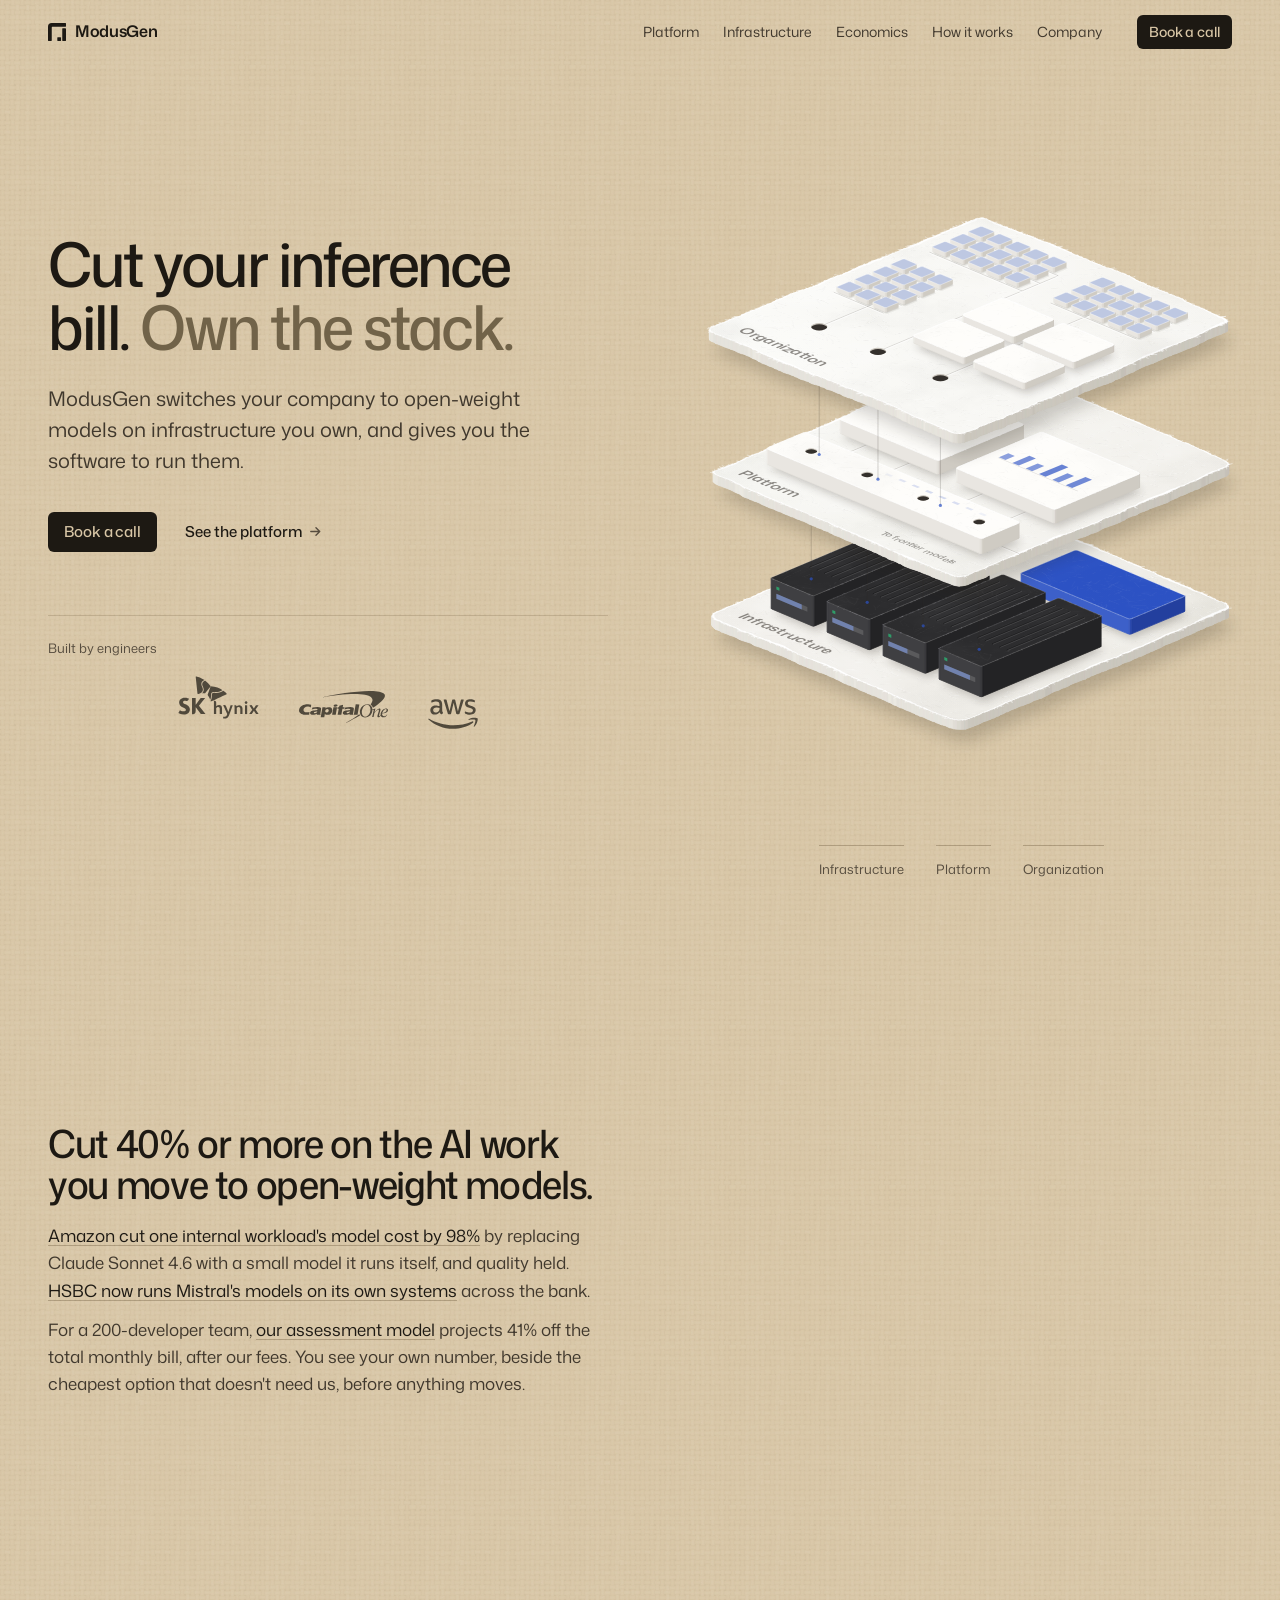
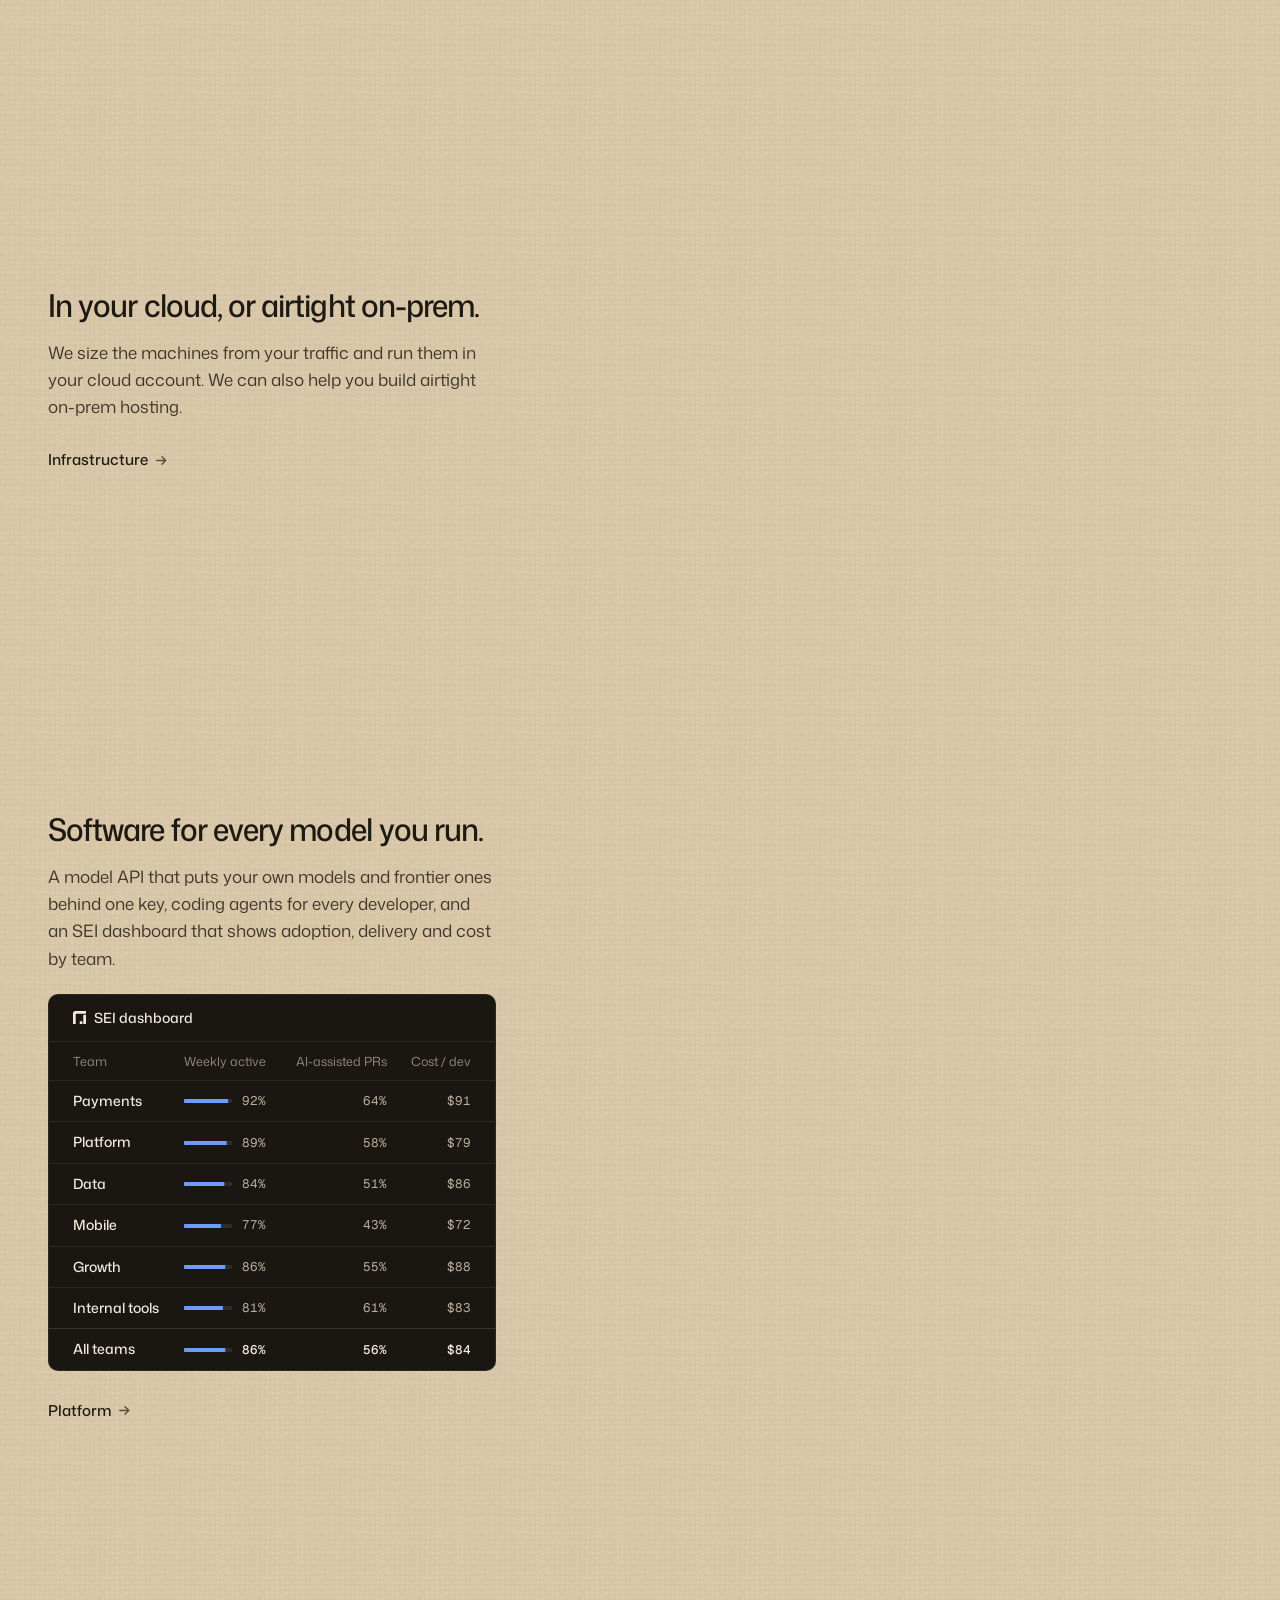
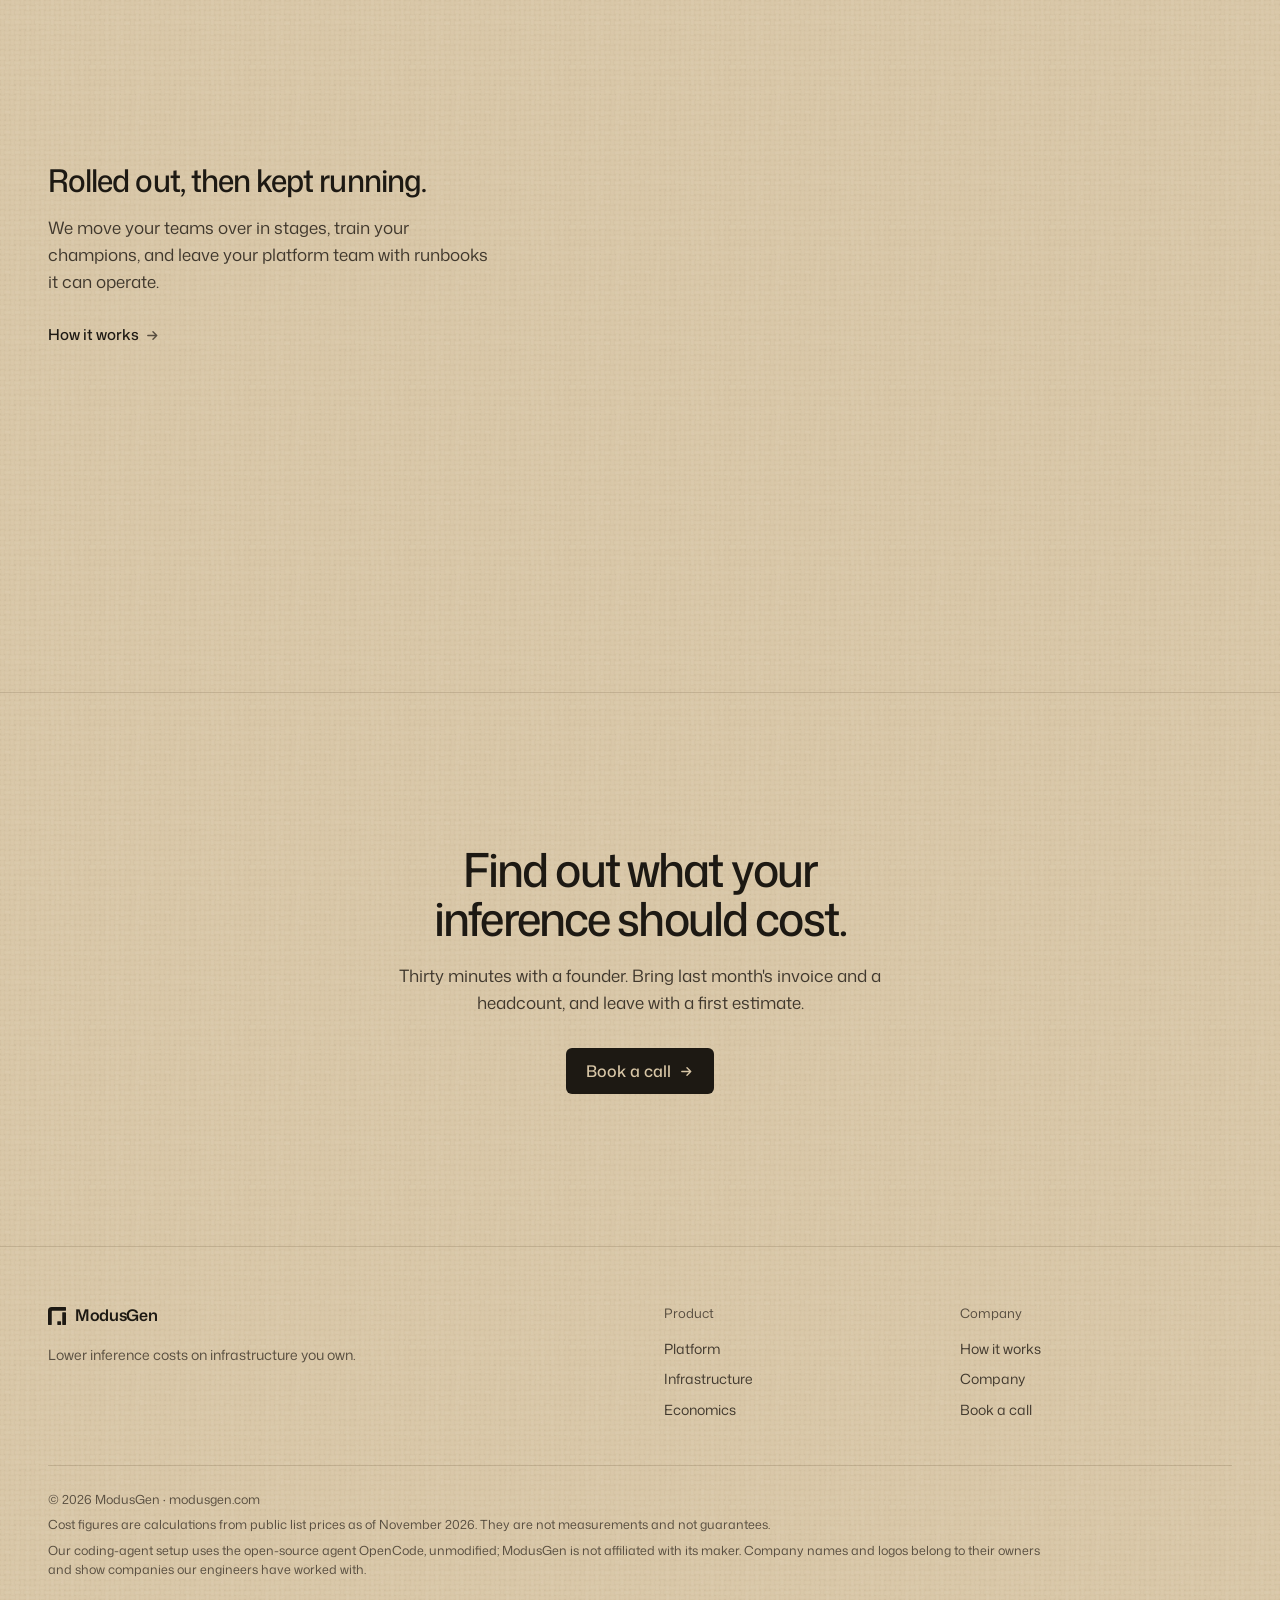
==== commit 44c319f3: "Take Uber off the Built by engineers strip Co-Authored-By: Claude Opus 5.5 <noreply@anthropic.com>" ====
--- a/index.html
+++ b/index.html
@@ -21,9 +21,9 @@
   <link rel="icon" href="assets/img/favicon.svg" type="image/svg+xml">
   <link rel="apple-touch-icon" href="assets/img/apple-touch-icon.png">
   <link rel="preload" href="assets/fonts/MonaSans-VF-latin.woff2" as="font" type="font/woff2" crossorigin>
-  <link rel="stylesheet" href="assets/css/site.css?v=166b0438e5">
+  <link rel="stylesheet" href="assets/css/site.css?v=99db8e1828">
   <script>document.documentElement.classList.add("js");</script>
-  <script type="module" src="assets/js/main.js?v=166b0438e5"></script>
+  <script type="module" src="assets/js/main.js?v=99db8e1828"></script>
   <script type="application/ld+json">{"@context": "https://schema.org", "@type": "Organization", "name": "ModusGen", "url": "https://modusgen.com/", "description": "ModusGen switches your company to open-weight models on infrastructure you own, and gives you the software to run them."}</script>
 </head>
 <body class="page--home">
@@ -55,7 +55,7 @@
             <a class="btn btn--primary" href="book/" data-book>Book a call</a>
             <a class="link-arrow" href="platform/">See the platform <svg class="icon" viewBox="0 0 16 16" aria-hidden="true" focusable="false"><path d="M3 8h9.5M8.5 4l4 4-4 4"/></svg></a>
           </div>
-          <div class="hero__logos"><div class="logos"><p class="logos__label">Built by engineers</p><div class="logos__list"><ul class="logos__pair"><li><img class="logo logo--sk-hynix" src="assets/img/logos/sk-hynix.svg" alt="SK hynix" width="81" height="43" decoding="async"></li><li><img class="logo logo--capital-one" src="assets/img/logos/capital-one.svg" alt="Capital One" width="89" height="32" decoding="async"></li></ul><ul class="logos__pair"><li><img class="logo logo--uber" src="assets/img/logos/uber.svg" alt="Uber" width="58" height="20" decoding="async"></li><li><img class="logo logo--aws" src="assets/img/logos/aws.svg" alt="AWS" width="50" height="30" decoding="async"></li></ul></div></div></div>
+          <div class="hero__logos"><div class="logos"><p class="logos__label">Built by engineers</p><ul class="logos__list"><li><img class="logo logo--sk-hynix" src="assets/img/logos/sk-hynix.svg" alt="SK hynix" width="81" height="43" decoding="async"></li><li><img class="logo logo--capital-one" src="assets/img/logos/capital-one.svg" alt="Capital One" width="89" height="32" decoding="async"></li><li><img class="logo logo--aws" src="assets/img/logos/aws.svg" alt="AWS" width="50" height="30" decoding="async"></li></ul></div></div>
         </section>
 
         <section class="tour" data-tour>
--- a/assets/css/site.css
+++ b/assets/css/site.css
@@ -568,33 +568,13 @@
 .logos__list {
   display: flex;
   flex: 1;
+  flex-wrap: wrap;
   justify-content: center;
   align-items: flex-end;
-  gap: 40px;
-}
-
-.logos__pair {
-  display: flex;
-  align-items: flex-end;
-  gap: 40px;
+  gap: 24px 40px;
   margin: 0;
   padding: 0;
   list-style: none;
-}
-
-/* Two by two (the Company page, and phones below): each pair is a row on the same two columns,
-   the grid centred as a block and each mark centred in its cell. */
-.company-logos .logos__list {
-  display: grid;
-  grid-template-columns: repeat(2, max-content);
-  justify-content: center;
-}
-
-.company-logos .logos__pair {
-  display: grid;
-  grid-column: 1 / -1;
-  grid-template-columns: subgrid;
-  justify-items: center;
 }
 
 /* in the hero they sit under the actions: the label above, the marks in a row */
@@ -610,7 +590,7 @@
 }
 
 /* Each mark keeps the size that balances it with the others (--h) and is pulled down by the share
-   of it that hangs below its word's baseline (--below), so the four words sit on one line. */
+   of it that hangs below its word's baseline (--below), so the words sit on one line. */
 .logo {
   display: block;
   width: auto;
@@ -632,11 +612,6 @@
 .logo--capital-one {
   --h: 32px;
   --below: 0.2575;
-}
-
-.logo--uber {
-  --h: 20px;
-  --below: 0;
 }
 
 .logo--aws {
@@ -843,19 +818,10 @@
     align-items: flex-start;
   }
 
-  /* two by two, the grid centred as a block, each row's words on one baseline */
+  /* the three marks stay in one centred row under the label, their words on one baseline */
   .logos__list {
-    display: grid;
-    grid-template-columns: repeat(2, max-content);
-    justify-content: center;
-    gap: 28px 56px;
-  }
-
-  .logos__pair {
-    display: grid;
-    grid-column: 1 / -1;
-    grid-template-columns: subgrid;
-    justify-items: center;
+    align-self: stretch;
+    gap: 24px 36px;
   }
 }
 
@@ -2029,12 +1995,27 @@
   --h: 46px;
 }
 
-.company-logos .logo--uber {
-  --h: 29px;
-}
-
 .company-logos .logo--aws {
   --h: 44px;
+}
+
+/* on phones the Company page's larger marks scale down so the three still fit one row */
+@media (max-width: 560px) {
+  .company-logos .logos__list {
+    gap: 24px 36px;
+  }
+
+  .company-logos .logo--sk-hynix {
+    --h: 46px;
+  }
+
+  .company-logos .logo--capital-one {
+    --h: 34px;
+  }
+
+  .company-logos .logo--aws {
+    --h: 33px;
+  }
 }
 
 .rules {
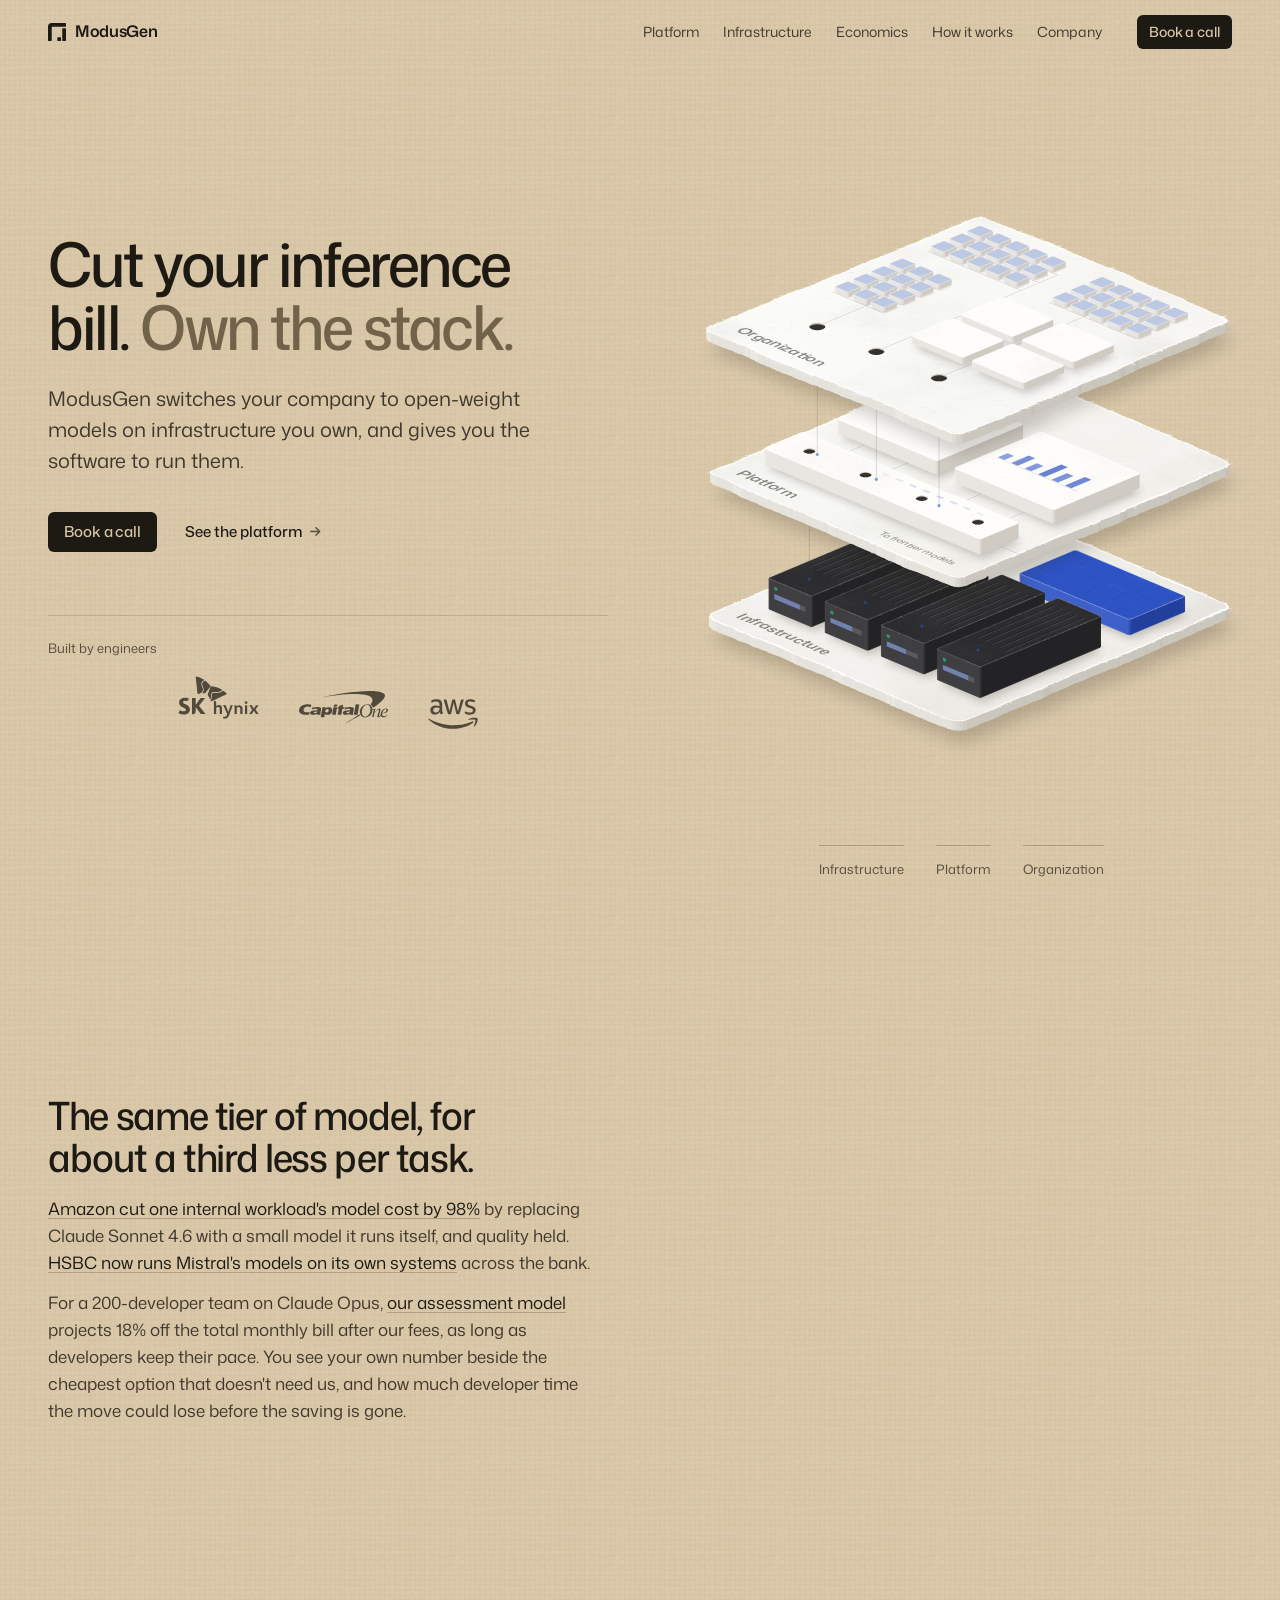
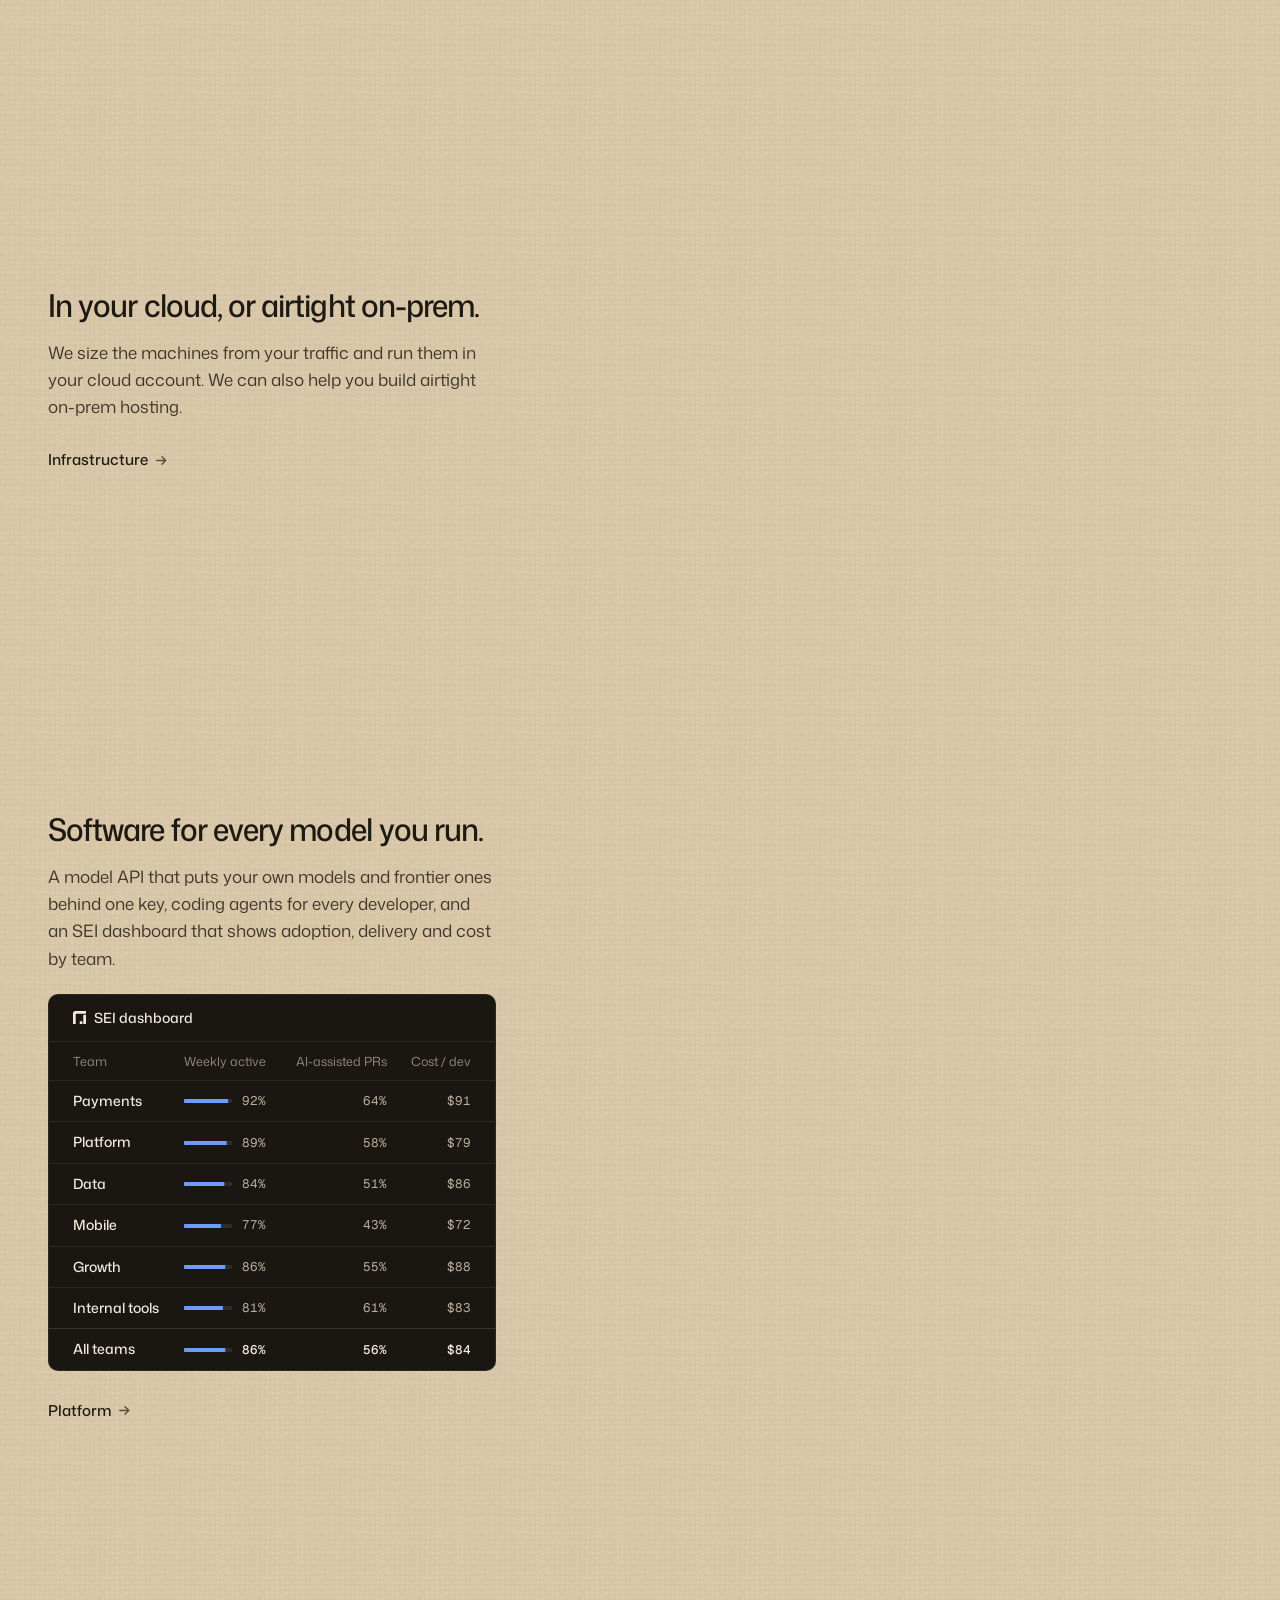
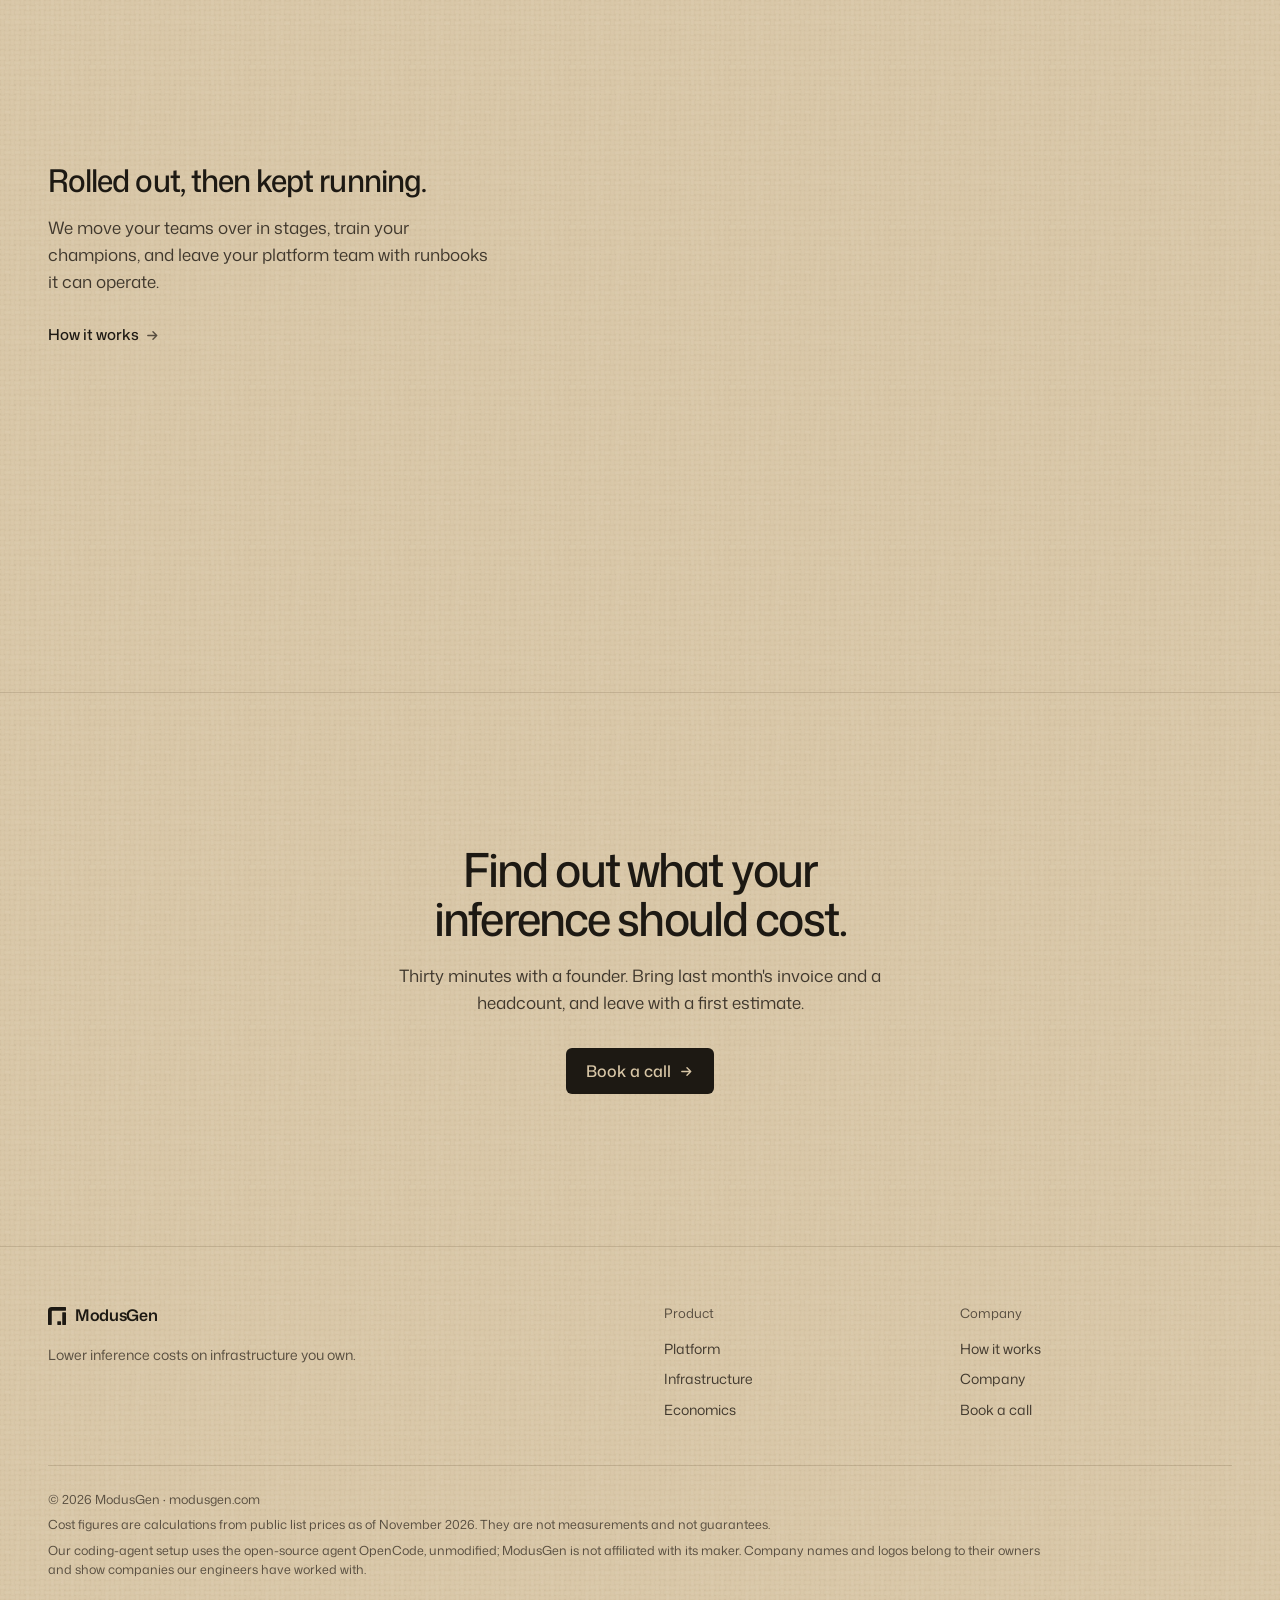
==== commit 6f5e7fe3: "Compare one coding task tier against tier, and count developer time Co-Authored-By: Claude Opus 5.5 " ====
--- a/index.html
+++ b/index.html
@@ -21,9 +21,9 @@
   <link rel="icon" href="assets/img/favicon.svg" type="image/svg+xml">
   <link rel="apple-touch-icon" href="assets/img/apple-touch-icon.png">
   <link rel="preload" href="assets/fonts/MonaSans-VF-latin.woff2" as="font" type="font/woff2" crossorigin>
-  <link rel="stylesheet" href="assets/css/site.css?v=99db8e1828">
+  <link rel="stylesheet" href="assets/css/site.css?v=7602643628">
   <script>document.documentElement.classList.add("js");</script>
-  <script type="module" src="assets/js/main.js?v=99db8e1828"></script>
+  <script type="module" src="assets/js/main.js?v=7602643628"></script>
   <script type="application/ld+json">{"@context": "https://schema.org", "@type": "Organization", "name": "ModusGen", "url": "https://modusgen.com/", "description": "ModusGen switches your company to open-weight models on infrastructure you own, and gives you the software to run them."}</script>
 </head>
 <body class="page--home">
@@ -60,9 +60,9 @@
 
         <section class="tour" data-tour>
           <header class="tour__head" data-anchor>
-            <h2>Cut 40% or more on the AI work you move to open-weight models.</h2>
+            <h2>The same tier of model, for about a third less per task.</h2>
             <p><a href="https://strandsagents.com/blog/amazon-saves-millions-replacing-sonnet-with-strands-decider/" target="_blank" rel="noopener">Amazon cut one internal workload's model cost by 98%</a> by replacing Claude Sonnet 4.6 with a small model it runs itself, and quality held. <a href="https://www.hsbc.com/news-and-views/news/media-releases/2025/hsbc-and-mistral-ai-join-forces-to-accelerate-ai-adoption-across-global-bank" target="_blank" rel="noopener">HSBC now runs Mistral's models on its own systems</a> across the bank.</p>
-            <p>For a 200-developer team, <a href="economics/">our assessment model</a> projects 41% off the total monthly bill, after our fees. You see your own number, beside the cheapest option that doesn't need us, before anything moves.</p>
+            <p>For a 200-developer team on Claude Opus, <a href="economics/">our assessment model</a> projects 18% off the total monthly bill after our fees, as long as developers keep their pace. You see your own number beside the cheapest option that doesn't need us, and how much developer time the move could lose before the saving is gone.</p>
           </header>
           <article class="chapter" id="layer-infrastructure" data-layer="hardware" data-anchor>
             <div class="stack stack--inline" data-stack="inline" data-focus="hardware"><canvas class="stack__canvas" aria-hidden="true"></canvas></div>
--- a/assets/css/site.css
+++ b/assets/css/site.css
@@ -1663,7 +1663,7 @@
   display: grid;
   gap: 24px;
   margin-top: 28px;
-  padding-top: 24px;
+  padding-top: 32px;
 }
 
 .chart__axis {
@@ -1678,6 +1678,25 @@
   left: calc(var(--at) / 8.5 * 100%);
   color: var(--ink-3);
   font: 400 0.6875rem/1 var(--mono);
+}
+
+.chart__tier {
+  display: grid;
+  gap: 14px;
+  padding-top: 14px;
+  border-top: 1px solid var(--line);
+}
+
+.chart__axis + .chart__tier {
+  padding-top: 0;
+  border-top: 0;
+}
+
+.chart__tier-name {
+  color: var(--ink-3);
+  font: 500 0.6875rem/1 var(--mono);
+  letter-spacing: 0.06em;
+  text-transform: uppercase;
 }
 
 .chart__row {
@@ -1719,10 +1738,10 @@
   background: var(--accent);
 }
 
-/* outlined, to tell machines you own from a hosted endpoint */
-.chart__bar--own {
-  box-shadow: inset 0 0 0 1px var(--accent);
-  background: rgba(35, 70, 174, 0.16);
+/* a tier with no open-weight peer: an empty, dashed track */
+.chart__track--none {
+  background: none;
+  border: 1px dashed var(--track);
 }
 
 .chart__value {
@@ -1738,6 +1757,39 @@
   line-height: 1.5;
 }
 
+.econ__side {
+  display: grid;
+  align-content: start;
+  gap: 16px;
+}
+
+.time {
+  padding: 32px;
+}
+
+.time__figure {
+  margin-top: 18px;
+  color: var(--ink);
+  font-size: 2.25rem;
+  line-height: 1;
+  letter-spacing: -0.02em;
+}
+
+.time__caption {
+  margin-top: 8px;
+  color: var(--ink-2);
+  font-size: 0.875rem;
+}
+
+.time__body {
+  margin-top: 16px;
+  padding-top: 16px;
+  border-top: 1px solid var(--line);
+  color: var(--ink-2);
+  font-size: 0.875rem;
+  line-height: 1.55;
+}
+
 .routes__list {
   margin: 20px 0 0;
 }
@@ -1768,7 +1820,8 @@
 
 @media (max-width: 560px) {
   .chart,
-  .routes {
+  .routes,
+  .time {
     padding: 24px 20px;
   }
 
@@ -1792,6 +1845,10 @@
     grid-row: 2;
     margin-bottom: 8px;
     text-align: left;
+  }
+
+  .chart__value--none {
+    display: none;
   }
 }
 
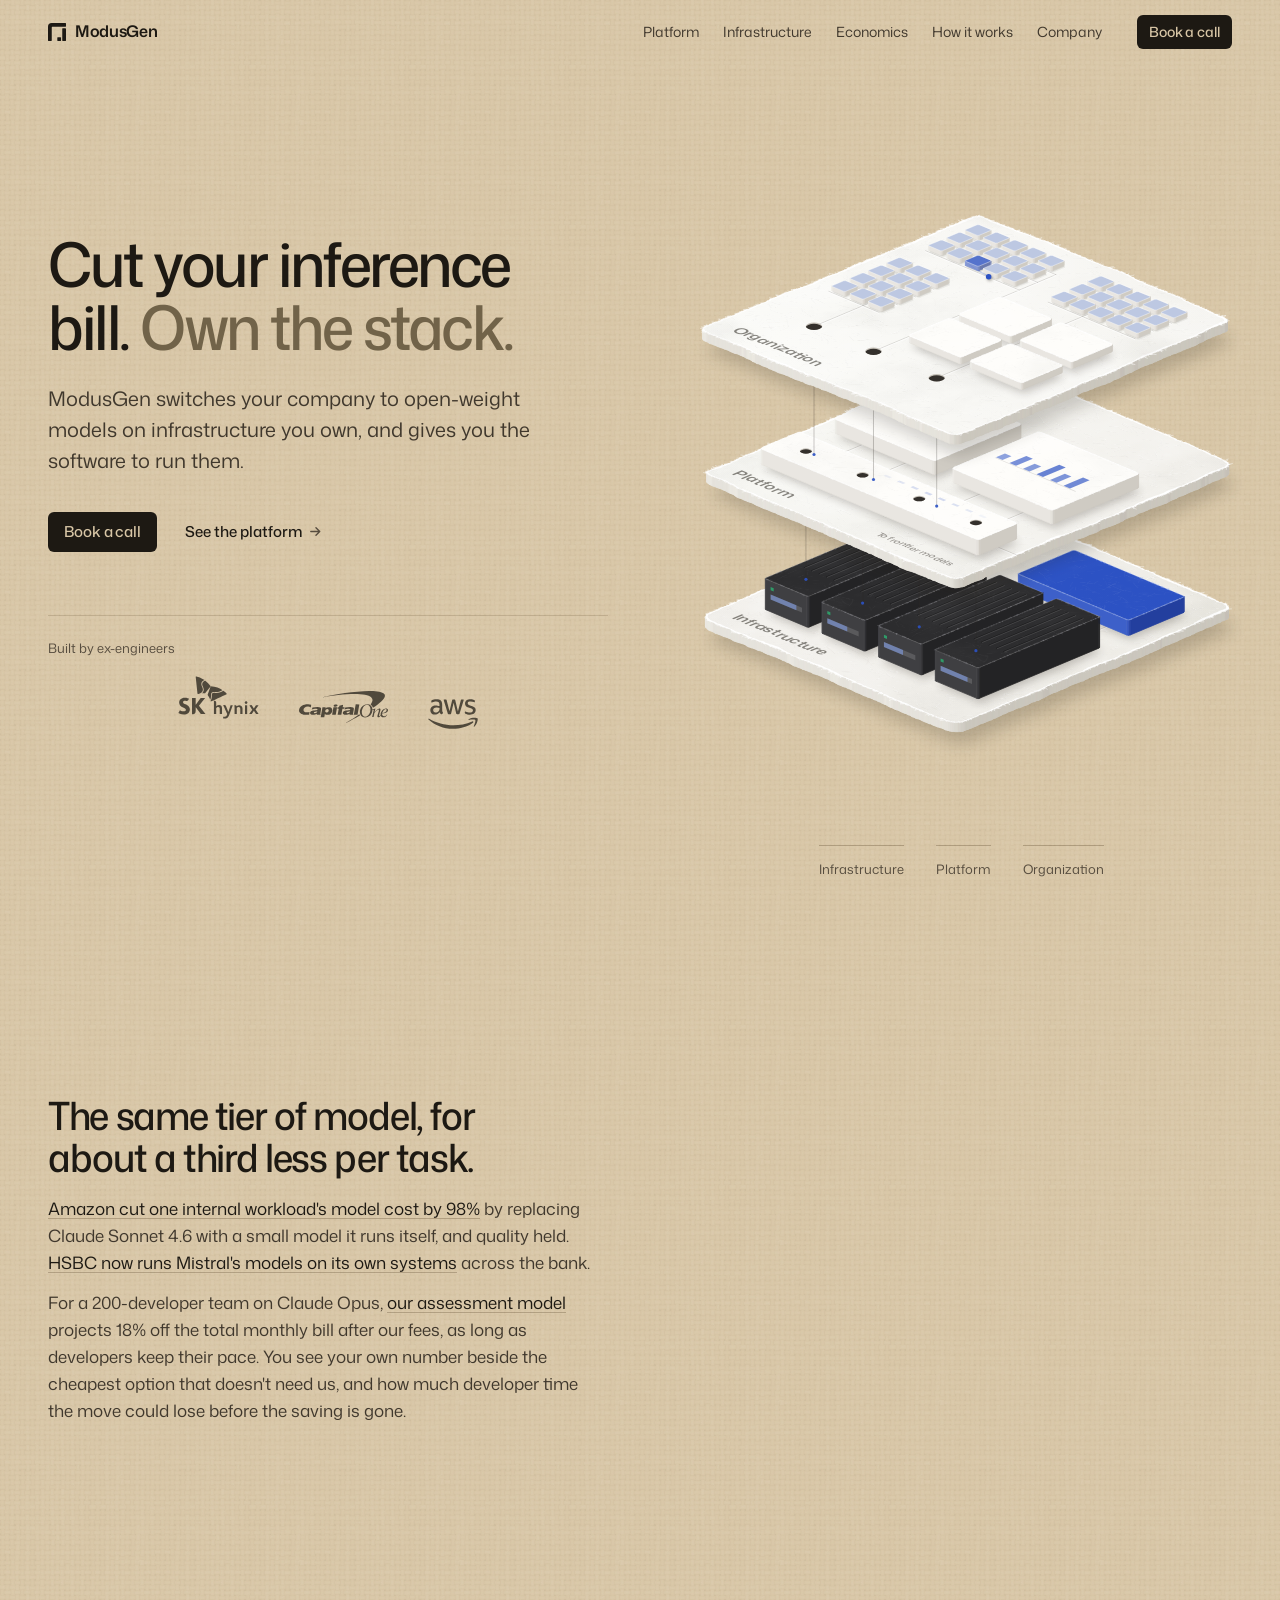
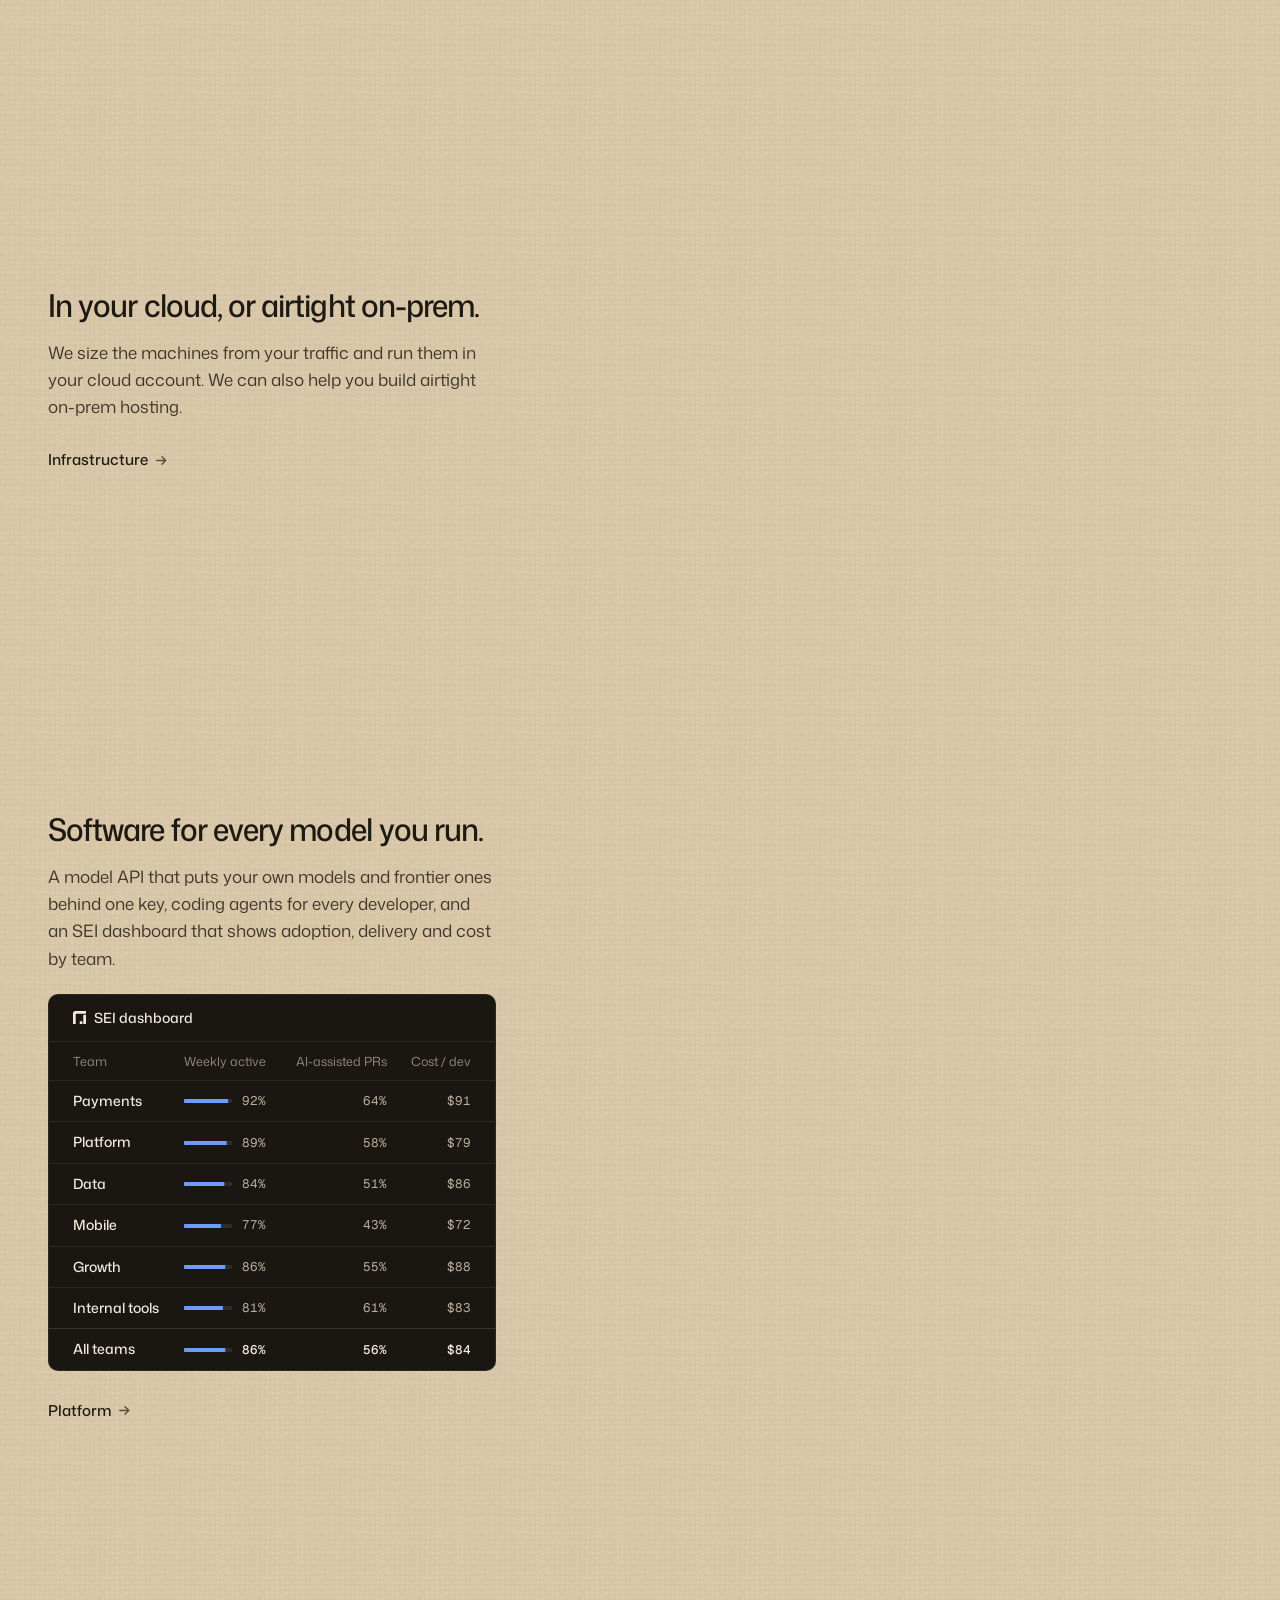
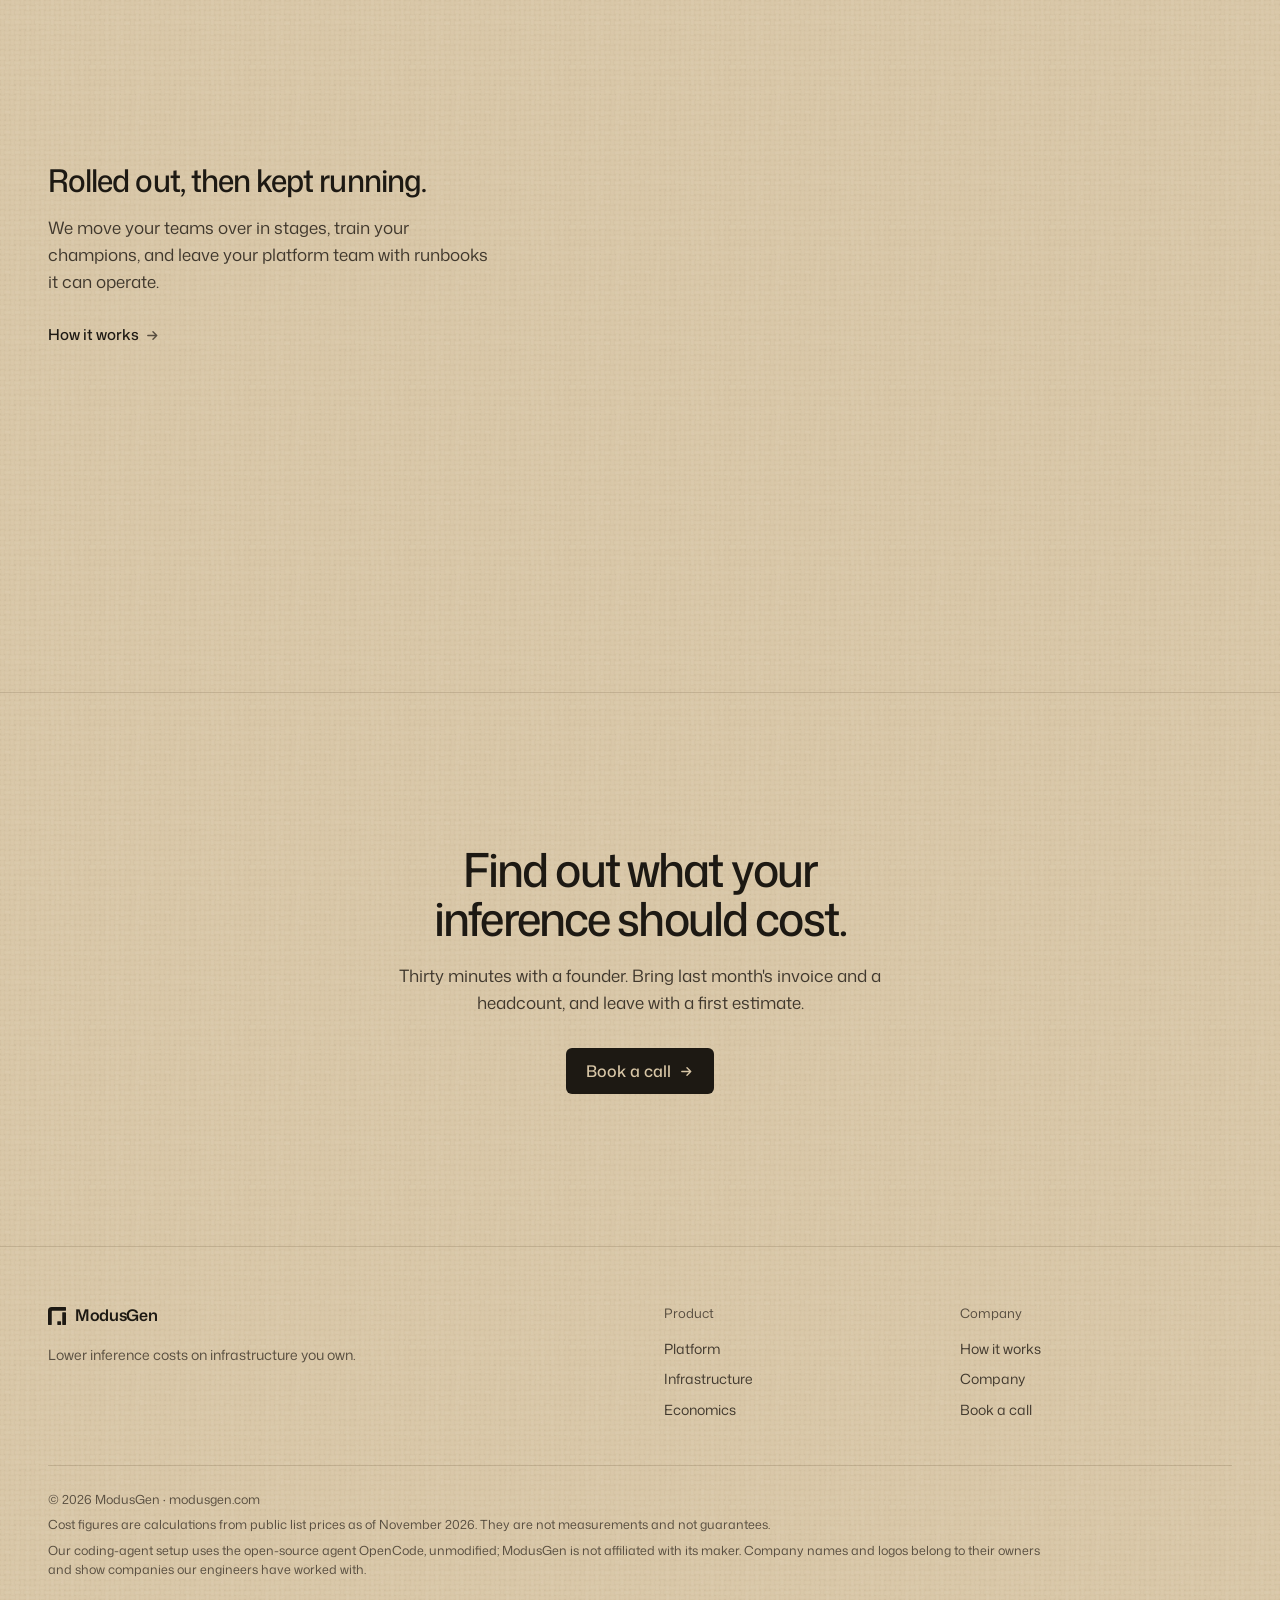
==== commit 00e0bc95: "Say Built by ex-engineers Co-Authored-By: Claude Opus 5.5 <noreply@anthropic.com>" ====
--- a/index.html
+++ b/index.html
@@ -21,9 +21,9 @@
   <link rel="icon" href="assets/img/favicon.svg" type="image/svg+xml">
   <link rel="apple-touch-icon" href="assets/img/apple-touch-icon.png">
   <link rel="preload" href="assets/fonts/MonaSans-VF-latin.woff2" as="font" type="font/woff2" crossorigin>
-  <link rel="stylesheet" href="assets/css/site.css?v=7602643628">
+  <link rel="stylesheet" href="assets/css/site.css?v=70b93b6eb6">
   <script>document.documentElement.classList.add("js");</script>
-  <script type="module" src="assets/js/main.js?v=7602643628"></script>
+  <script type="module" src="assets/js/main.js?v=70b93b6eb6"></script>
   <script type="application/ld+json">{"@context": "https://schema.org", "@type": "Organization", "name": "ModusGen", "url": "https://modusgen.com/", "description": "ModusGen switches your company to open-weight models on infrastructure you own, and gives you the software to run them."}</script>
 </head>
 <body class="page--home">
@@ -55,7 +55,7 @@
             <a class="btn btn--primary" href="book/" data-book>Book a call</a>
             <a class="link-arrow" href="platform/">See the platform <svg class="icon" viewBox="0 0 16 16" aria-hidden="true" focusable="false"><path d="M3 8h9.5M8.5 4l4 4-4 4"/></svg></a>
           </div>
-          <div class="hero__logos"><div class="logos"><p class="logos__label">Built by engineers</p><ul class="logos__list"><li><img class="logo logo--sk-hynix" src="assets/img/logos/sk-hynix.svg" alt="SK hynix" width="81" height="43" decoding="async"></li><li><img class="logo logo--capital-one" src="assets/img/logos/capital-one.svg" alt="Capital One" width="89" height="32" decoding="async"></li><li><img class="logo logo--aws" src="assets/img/logos/aws.svg" alt="AWS" width="50" height="30" decoding="async"></li></ul></div></div>
+          <div class="hero__logos"><div class="logos"><p class="logos__label">Built by <span class="nowrap">ex-engineers</span></p><ul class="logos__list"><li><img class="logo logo--sk-hynix" src="assets/img/logos/sk-hynix.svg" alt="SK hynix" width="81" height="43" decoding="async"></li><li><img class="logo logo--capital-one" src="assets/img/logos/capital-one.svg" alt="Capital One" width="89" height="32" decoding="async"></li><li><img class="logo logo--aws" src="assets/img/logos/aws.svg" alt="AWS" width="50" height="30" decoding="async"></li></ul></div></div>
         </section>
 
         <section class="tour" data-tour>
--- a/assets/css/site.css
+++ b/assets/css/site.css
@@ -183,6 +183,11 @@
   white-space: nowrap;
 }
 
+/* keeps a hyphenated word whole, so "ex-engineers" never breaks after "ex-" */
+.nowrap {
+  white-space: nowrap;
+}
+
 .skip {
   position: fixed;
   left: 12px;
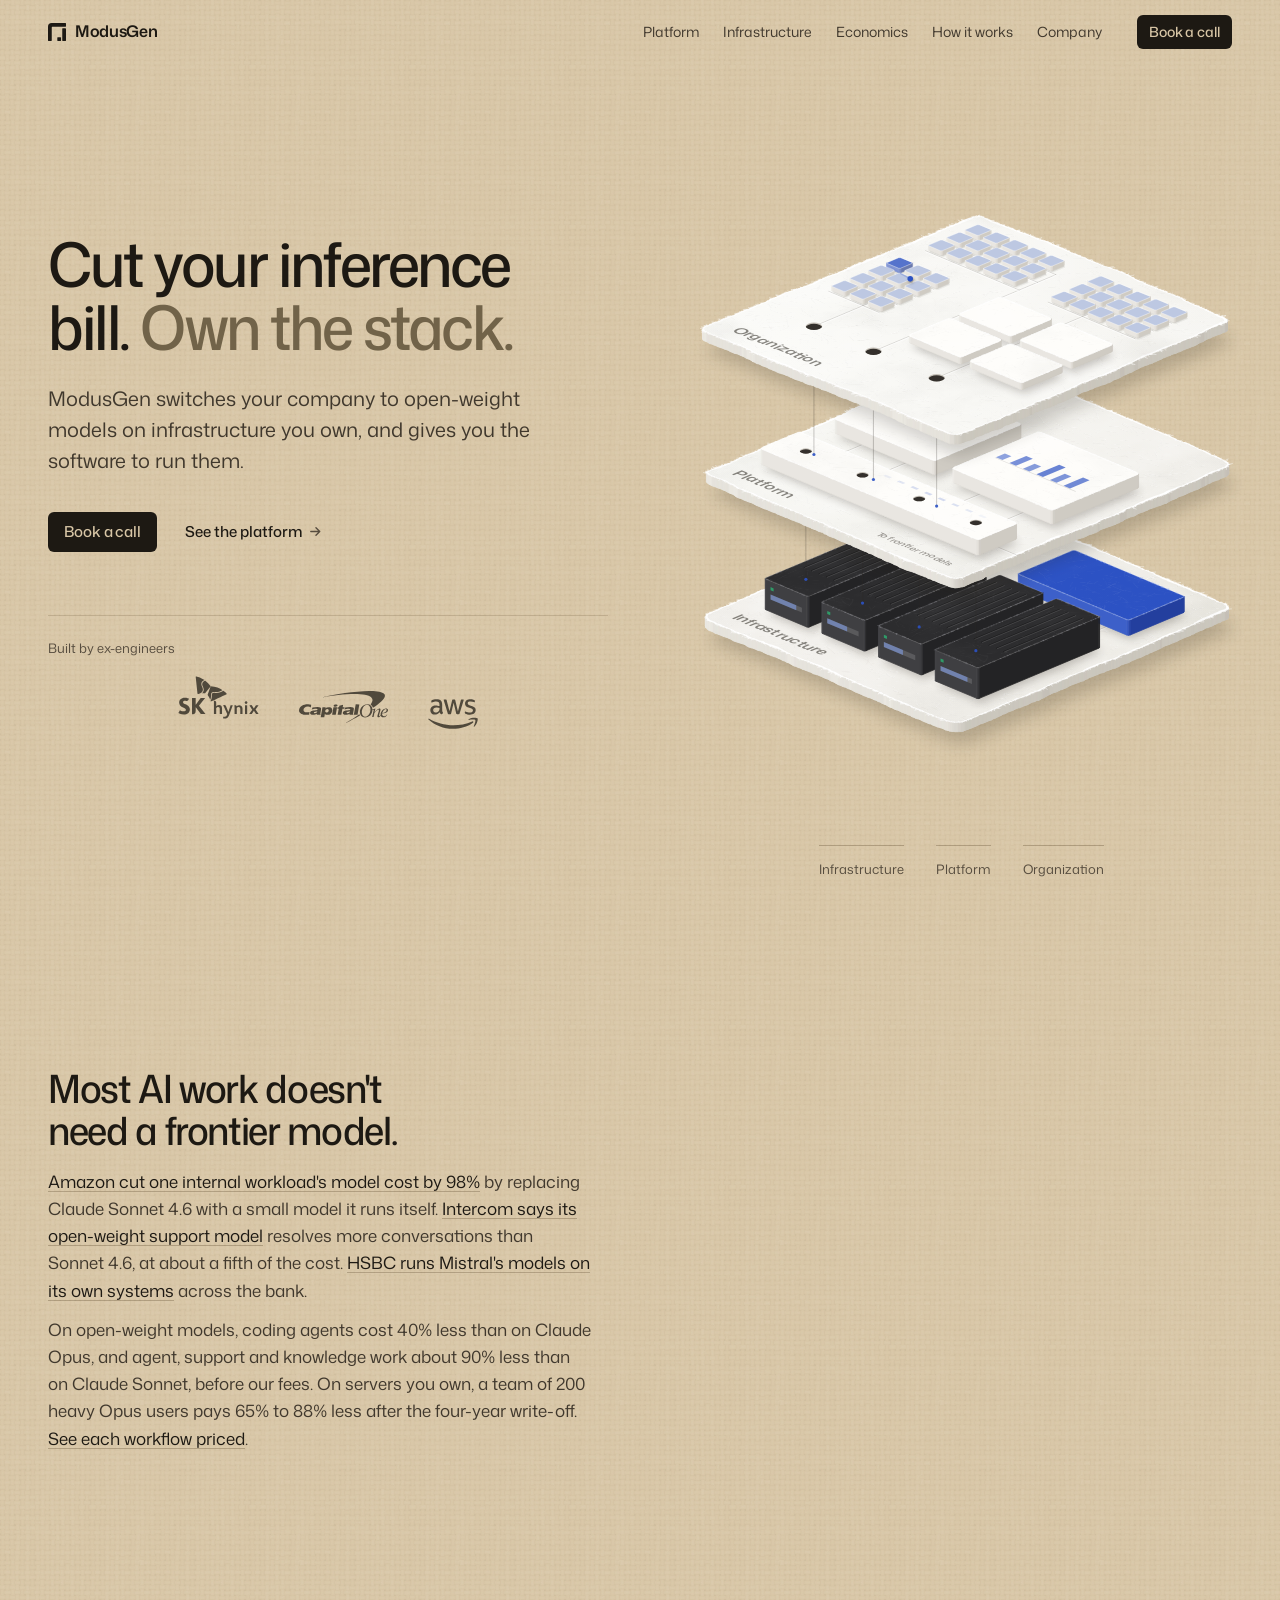
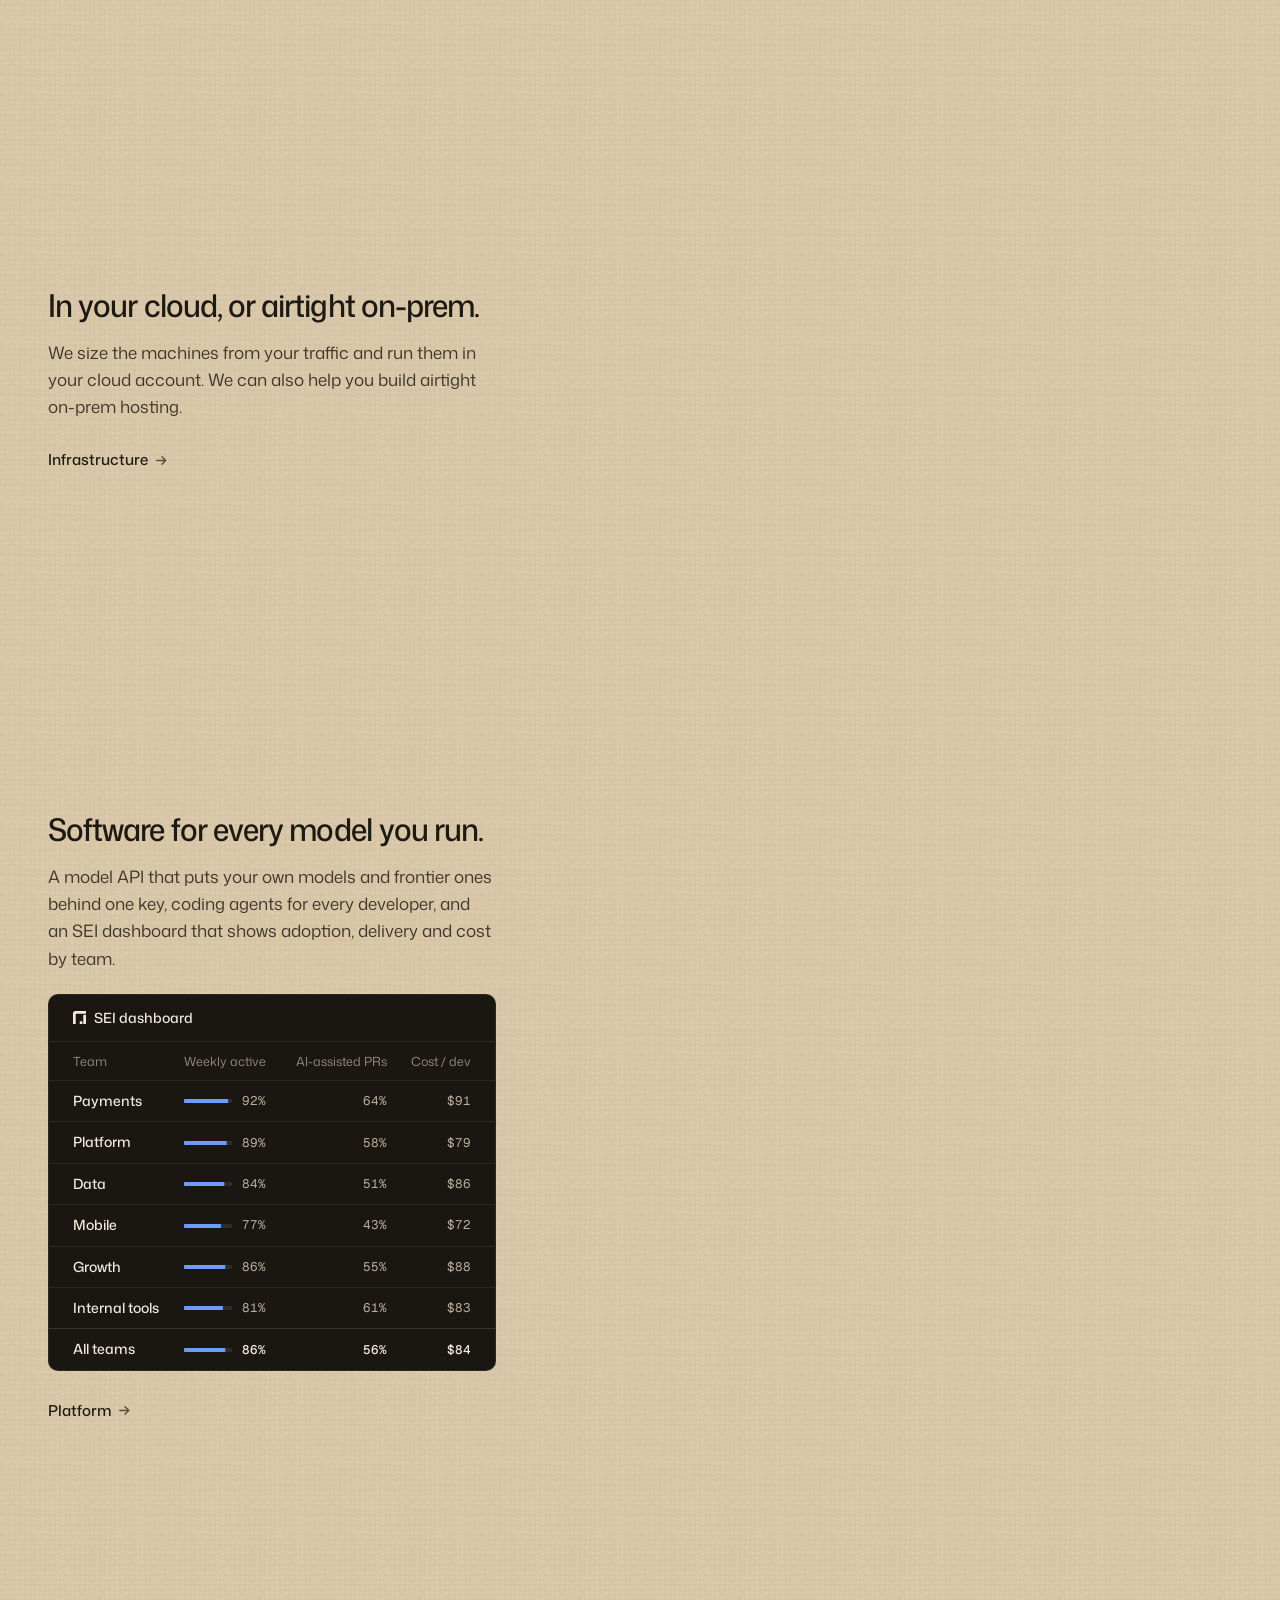
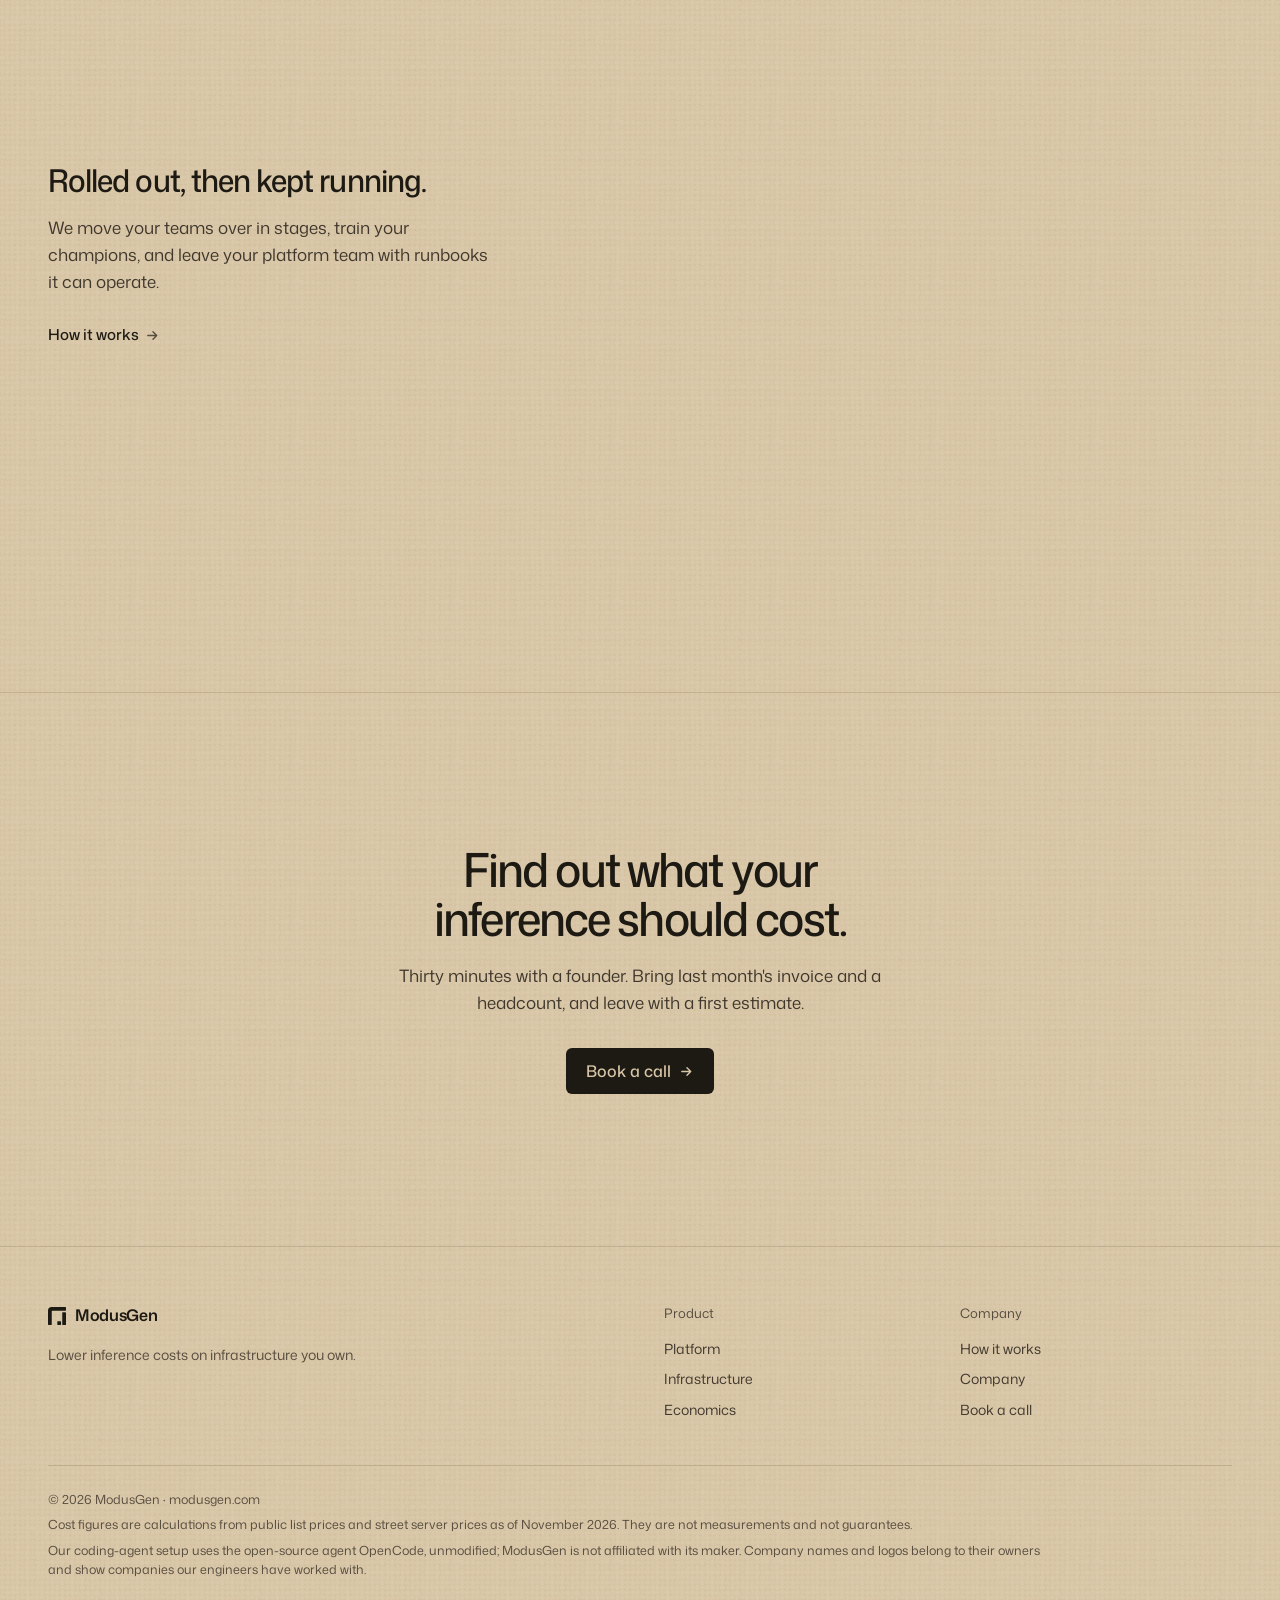
==== commit 9e9a2cdc: "Replace Claude workflow by workflow: tier ledger, three-way savings calculator, hardware per tier Co" ====
--- a/index.html
+++ b/index.html
@@ -21,9 +21,9 @@
   <link rel="icon" href="assets/img/favicon.svg" type="image/svg+xml">
   <link rel="apple-touch-icon" href="assets/img/apple-touch-icon.png">
   <link rel="preload" href="assets/fonts/MonaSans-VF-latin.woff2" as="font" type="font/woff2" crossorigin>
-  <link rel="stylesheet" href="assets/css/site.css?v=70b93b6eb6">
+  <link rel="stylesheet" href="assets/css/site.css?v=8c1dde1509">
   <script>document.documentElement.classList.add("js");</script>
-  <script type="module" src="assets/js/main.js?v=70b93b6eb6"></script>
+  <script type="module" src="assets/js/main.js?v=8c1dde1509"></script>
   <script type="application/ld+json">{"@context": "https://schema.org", "@type": "Organization", "name": "ModusGen", "url": "https://modusgen.com/", "description": "ModusGen switches your company to open-weight models on infrastructure you own, and gives you the software to run them."}</script>
 </head>
 <body class="page--home">
@@ -60,9 +60,9 @@
 
         <section class="tour" data-tour>
           <header class="tour__head" data-anchor>
-            <h2>The same tier of model, for about a third less per task.</h2>
-            <p><a href="https://strandsagents.com/blog/amazon-saves-millions-replacing-sonnet-with-strands-decider/" target="_blank" rel="noopener">Amazon cut one internal workload's model cost by 98%</a> by replacing Claude Sonnet 4.6 with a small model it runs itself, and quality held. <a href="https://www.hsbc.com/news-and-views/news/media-releases/2025/hsbc-and-mistral-ai-join-forces-to-accelerate-ai-adoption-across-global-bank" target="_blank" rel="noopener">HSBC now runs Mistral's models on its own systems</a> across the bank.</p>
-            <p>For a 200-developer team on Claude Opus, <a href="economics/">our assessment model</a> projects 18% off the total monthly bill after our fees, as long as developers keep their pace. You see your own number beside the cheapest option that doesn't need us, and how much developer time the move could lose before the saving is gone.</p>
+            <h2>Most AI work doesn't need a frontier model.</h2>
+            <p><a href="https://strandsagents.com/blog/amazon-saves-millions-replacing-sonnet-with-strands-decider/" target="_blank" rel="noopener">Amazon cut one internal workload's model cost by 98%</a> by replacing Claude Sonnet 4.6 with a small model it runs itself. <a href="https://venturebeat.com/technology/intercoms-new-post-trained-fin-apex-1-0-beats-gpt-5-4-and-claude-sonnet-4-6" target="_blank" rel="noopener">Intercom says its open-weight support model</a> resolves more conversations than Sonnet 4.6, at about a fifth of the cost. <a href="https://www.hsbc.com/news-and-views/news/media-releases/2025/hsbc-and-mistral-ai-join-forces-to-accelerate-ai-adoption-across-global-bank" target="_blank" rel="noopener">HSBC runs Mistral's models on its own systems</a> across the bank.</p>
+            <p>On open-weight models, coding agents cost 40% less than on Claude Opus, and agent, support and knowledge work about 90% less than on Claude Sonnet, before our fees. On servers you own, a team of 200 heavy Opus users pays 65% to 88% less after the four-year write-off. <a href="economics/">See each workflow priced</a>.</p>
           </header>
           <article class="chapter" id="layer-infrastructure" data-layer="hardware" data-anchor>
             <div class="stack stack--inline" data-stack="inline" data-focus="hardware"><canvas class="stack__canvas" aria-hidden="true"></canvas></div>
@@ -160,7 +160,7 @@
       </nav>
       <div class="foot__legal">
         <p>© 2026 ModusGen · modusgen.com</p>
-        <p>Cost figures are calculations from public list prices as of November 2026. They are not measurements and not guarantees.</p>
+        <p>Cost figures are calculations from public list prices and street server prices as of November 2026. They are not measurements and not guarantees.</p>
         <p>Our coding-agent setup uses the open-source agent OpenCode, unmodified; ModusGen is not affiliated with its maker. Company names and logos belong to their owners and show companies our engineers have worked with.</p>
       </div>
     </div>
--- a/assets/css/site.css
+++ b/assets/css/site.css
@@ -1558,54 +1558,374 @@
 
 /* ------------------------------------------------------------------ economics */
 
-.dial {
-  display: grid;
-  grid-template-columns: minmax(0, 7fr) minmax(0, 5fr);
-  align-items: center;
-  gap: 16px 48px;
-  padding: 24px 0 28px;
-  border-block: 1px solid var(--line);
-}
-
-.dial__control {
+/* The tier ledger: one row per tier, between hairlines. Name, the work it takes, and what the
+   same work costs hosted, drawn as a brown frontier bar over a blue open-weight bar. */
+.tiers {
+  --cols: minmax(0, 3fr) minmax(0, 5fr) minmax(0, 4fr);
+  border-top: 1px solid var(--line-2);
+}
+
+.tiers__head {
+  display: grid;
+  grid-template-columns: var(--cols);
+  gap: 0 48px;
+  padding: 14px 0;
+  border-bottom: 1px solid var(--line);
+  color: var(--ink-3);
+  font-size: 0.8125rem;
+}
+
+.tier {
+  display: grid;
+  grid-template-columns: var(--cols);
+  gap: 24px 48px;
+  padding: 40px 0 44px;
+  border-bottom: 1px solid var(--line);
+}
+
+.tier__title {
+  font-size: clamp(1.5rem, 1vw + 1.15rem, 2rem);
+  line-height: 1.12;
+  letter-spacing: -0.03em;
+}
+
+.tier__models {
+  max-width: 15rem;
+  margin-top: 12px;
+  color: var(--ink-2);
+  font-size: 0.9375rem;
+  line-height: 1.5;
+}
+
+.tier__jobs {
+  display: grid;
+  gap: 16px;
+  margin: 0;
+}
+
+.tier__jobs dt {
+  color: var(--ink-3);
+  font-size: 0.8125rem;
+}
+
+.tier__jobs dd {
+  max-width: 32rem;
+  margin: 4px 0 0;
+  font-size: 1.0625rem;
+  line-height: 1.5;
+}
+
+.tier__lead {
+  max-width: 32rem;
+  font-size: 1.0625rem;
+  line-height: 1.5;
+}
+
+.tier__proof {
+  max-width: 34rem;
+  margin-top: 20px;
+  padding-top: 16px;
+  border-top: 1px solid var(--line);
+  color: var(--ink-3);
+  font-size: 0.875rem;
+  line-height: 1.55;
+}
+
+.tier__saving {
+  font-size: clamp(1.5rem, 1vw + 1.15rem, 2rem);
+  font-weight: 500;
+  font-stretch: 96%;
+  line-height: 1;
+  letter-spacing: -0.03em;
+}
+
+.tier__saving .num {
+  font-size: 1em;
+  letter-spacing: -0.05em;
+}
+
+.tier__unit {
+  margin-top: 8px;
+  color: var(--ink-3);
+  font-size: 0.875rem;
+}
+
+.pair {
+  display: grid;
+  gap: 14px;
+  margin-top: 22px;
+}
+
+.pair__row {
   display: grid;
   grid-template-columns: minmax(0, 1fr) auto;
   align-items: baseline;
-  gap: 10px 16px;
-}
-
-.dial__label {
+  gap: 6px 16px;
+}
+
+.pair__label {
+  color: var(--ink-2);
+  font-size: 0.875rem;
+}
+
+.pair__value {
+  color: var(--ink);
+  font-size: 0.8125rem;
+}
+
+.pair__row .track {
+  grid-column: 1 / -1;
+}
+
+.tier--out .tier__title {
+  color: var(--ink-3);
+}
+
+.tier--out .tier__proof {
+  margin-top: 12px;
+  padding-top: 0;
+  border-top: 0;
+}
+
+.tiers__fine {
+  max-width: 62rem;
+  margin-top: 24px;
+  color: var(--ink-3);
+  font-size: 0.8125rem;
+  line-height: 1.6;
+}
+
+@media (max-width: 1000px) {
+  .tiers {
+    --cols: minmax(0, 5fr) minmax(0, 7fr);
+  }
+
+  .tiers__head {
+    display: none;
+  }
+
+  .tier__cost {
+    grid-column: 2;
+  }
+}
+
+/* on a phone the saving follows the tier's name, before the detail */
+@media (max-width: 640px) {
+  .tiers {
+    --cols: minmax(0, 1fr);
+  }
+
+  .tier {
+    gap: 24px;
+    padding: 32px 0 36px;
+  }
+
+  .tier__cost {
+    grid-column: auto;
+    order: 1;
+  }
+
+  .tier__work {
+    order: 2;
+  }
+}
+
+/* Tracks and bars, shared by the ledger and the calculator. Frontier models are brown, hosted open
+   weights solid blue, and owned servers split in two: running costs in a half-strength blue, then
+   the hardware being written off as a blue outline, which is gone once it is paid off. */
+.track {
+  position: relative;
+  display: block;
+  height: 10px;
+  background: var(--wash);
+}
+
+.bar {
+  position: absolute;
+  inset-block: 0;
+  left: calc(var(--x, 0) * 100%);
+  width: max(3px, calc(var(--w) * 100%));
+  border-radius: 2px;
+}
+
+/* calculator bars glide to each new figure; they sit absolutely in a fixed track, so nothing else reflows */
+.calc .bar {
+  transition:
+    width 0.6s var(--ease),
+    left 0.6s var(--ease);
+}
+
+.bar--frontier {
+  background: var(--neutral-bar);
+}
+
+.bar--open {
+  background: var(--accent);
+}
+
+.bar--run {
+  background: rgba(35, 70, 174, 0.5);
+}
+
+.bar--run.is-joined {
+  border-radius: 2px 0 0 2px;
+}
+
+.bar--hw {
+  border-radius: 0 2px 2px 0;
+  background: rgba(35, 70, 174, 0.12);
+  box-shadow: inset 0 0 0 1px var(--accent);
+}
+
+/* Paper tabs: native radios, drawn as words on a hairline with an ink rule under the chosen one. */
+.seg {
+  display: grid;
+  grid-auto-flow: column;
+  grid-auto-columns: minmax(0, 1fr);
+}
+
+.seg__opt {
+  position: relative;
+  display: flex;
+  align-items: center;
+  justify-content: center;
+  min-height: 56px;
+  padding: 12px 10px;
+  color: var(--ink-3);
   font-size: 0.9375rem;
   font-weight: 500;
-}
-
-.dial__out {
+  line-height: 1.25;
+  text-align: center;
+  cursor: pointer;
+  transition: color 0.2s;
+}
+
+.seg__opt input {
+  position: absolute;
+  width: 1px;
+  height: 1px;
+  margin: 0;
+  opacity: 0;
+  pointer-events: none;
+}
+
+.seg__opt::after {
+  content: "";
+  position: absolute;
+  inset: auto 0 -1px;
+  height: 2px;
+  background: var(--ink);
+  transform: scaleX(0);
+  transition: transform 0.35s var(--ease);
+}
+
+.seg__opt:hover {
+  color: var(--ink-2);
+}
+
+.seg__opt:has(input:checked) {
   color: var(--ink);
-  font-size: 1rem;
-}
-
-.dial__range {
-  grid-column: 1 / -1;
+}
+
+.seg__opt:has(input:checked)::after {
+  transform: none;
+}
+
+.seg__opt:has(input:focus-visible) {
+  outline: 2px solid var(--accent-hi);
+  outline-offset: -4px;
+  border-radius: var(--r-1);
+}
+
+.seg--sm {
+  display: inline-grid;
+  grid-auto-columns: auto;
+  margin-top: 8px;
+  border-bottom: 1px solid var(--line);
+}
+
+.seg--sm .seg__opt {
+  min-height: 40px;
+  padding: 8px 16px;
+  font-family: var(--mono);
+  font-size: 0.8125rem;
+  font-weight: 400;
+  letter-spacing: -0.02em;
+}
+
+/* The calculator: tabs on top, inputs on the left, the four costs on the right, the basis below. */
+.calc__tiers {
+  padding: 0 12px;
+  border-bottom: 1px solid var(--line);
+}
+
+.calc__body {
+  display: grid;
+  grid-template-columns: minmax(0, 5fr) minmax(0, 7fr);
+}
+
+.calc__inputs {
+  display: grid;
+  align-content: start;
+  gap: 28px;
+  padding: 32px;
+  border-right: 1px solid var(--line);
+}
+
+.calc__outputs {
+  padding: 32px;
+}
+
+.calc__bill {
+  display: grid;
+}
+
+.calc__label {
+  font-size: 0.9375rem;
+  font-weight: 500;
+}
+
+.calc__out {
+  margin-top: 12px;
+  color: var(--ink);
+  line-height: 1;
+}
+
+/* a single display figure, so it takes Mona Sans's proportional figures like a heading */
+.calc__amount {
+  font-size: clamp(1.875rem, 1.2vw + 1.4rem, 2.375rem);
+  font-weight: 500;
+  font-stretch: 96%;
+  letter-spacing: -0.035em;
+}
+
+.calc__per {
+  margin-left: 4px;
+  color: var(--ink-2);
+  font-size: 0.9375rem;
+}
+
+.calc__range {
   width: 100%;
   height: 28px;
-  margin: 0;
+  margin: 18px 0 0;
   background: transparent;
   cursor: pointer;
   -webkit-appearance: none;
   appearance: none;
 }
 
-.dial__range::-webkit-slider-runnable-track {
+.calc__range::-webkit-slider-runnable-track {
   height: 2px;
   background: linear-gradient(to right, var(--ink) var(--fill, 50%), var(--track) var(--fill, 50%));
 }
 
-.dial__range::-moz-range-track {
+.calc__range::-moz-range-track {
   height: 2px;
   background: linear-gradient(to right, var(--ink) var(--fill, 50%), var(--track) var(--fill, 50%));
 }
 
-.dial__range::-webkit-slider-thumb {
+.calc__range::-webkit-slider-thumb {
   width: 16px;
   height: 16px;
   margin-top: -7px;
@@ -1616,7 +1936,7 @@
   appearance: none;
 }
 
-.dial__range::-moz-range-thumb {
+.calc__range::-moz-range-thumb {
   width: 16px;
   height: 16px;
   border: 0;
@@ -1624,236 +1944,192 @@
   background: var(--ink);
 }
 
-.dial__range:focus-visible {
+.calc__range:focus-visible {
   outline: 2px solid var(--accent-hi);
   outline-offset: 6px;
 }
 
-.dial__scale {
-  grid-column: 1 / -1;
-  display: flex;
-  justify-content: space-between;
-  margin-top: -6px;
-  color: var(--ink-3);
-  font-size: 0.75rem;
-}
-
-.dial__help {
-  max-width: 28rem;
-  color: var(--ink-2);
-  font-size: 0.9375rem;
-}
-
-.econ__grid {
-  display: grid;
-  grid-template-columns: minmax(0, 7fr) minmax(0, 5fr);
-  gap: 16px;
-  margin-top: 24px;
-}
-
-.chart,
-.routes {
-  padding: 32px;
-}
-
-.chart__setup {
-  margin-top: 6px;
-  color: var(--ink-3);
-  font-size: 0.875rem;
-}
-
-.chart__plot {
-  --valw: 8.5rem;
+/* labels sit under the thumb's centre at each value: 8px in from either end */
+.calc__scale {
   position: relative;
-  display: grid;
-  gap: 24px;
-  margin-top: 28px;
-  padding-top: 32px;
-}
-
-.chart__axis {
-  position: absolute;
-  inset: 0 calc(var(--valw) + 16px) 0 0;
-  pointer-events: none;
-}
-
-.chart__axis span {
+  height: 1rem;
+  margin-top: 2px;
+  color: var(--ink-3);
+  font: 400 0.75rem/1 var(--mono);
+}
+
+.calc__scale span {
   position: absolute;
   top: 0;
-  left: calc(var(--at) / 8.5 * 100%);
-  color: var(--ink-3);
-  font: 400 0.6875rem/1 var(--mono);
-}
-
-.chart__tier {
-  display: grid;
-  gap: 14px;
-  padding-top: 14px;
+  left: calc(8px + var(--at) * (100% - 16px));
+  transform: translateX(-50%);
+}
+
+.calc__scale span:first-child {
+  transform: translateX(-8px);
+}
+
+.calc__scale span:last-child {
+  transform: translateX(calc(-100% + 8px));
+}
+
+.calc__basis {
+  margin-top: 14px;
+  color: var(--ink-2);
+  font-size: 0.875rem;
+  line-height: 1.5;
+}
+
+.calc__speed {
+  padding-top: 24px;
   border-top: 1px solid var(--line);
 }
 
-.chart__axis + .chart__tier {
-  padding-top: 0;
-  border-top: 0;
-}
-
-.chart__tier-name {
-  color: var(--ink-3);
-  font: 500 0.6875rem/1 var(--mono);
-  letter-spacing: 0.06em;
-  text-transform: uppercase;
-}
-
-.chart__row {
-  display: grid;
-  grid-template-columns: minmax(0, 1fr) var(--valw);
-  align-items: center;
-  column-gap: 16px;
-}
-
-.chart__label {
+.calc__note {
+  max-width: 26rem;
+  margin-top: 12px;
+  color: var(--ink-3);
+  font-size: 0.8125rem;
+  line-height: 1.55;
+}
+
+.calc__speed > .calc__note:first-child,
+.calc__speed > [hidden] + .calc__note {
+  margin-top: 0;
+}
+
+.calc__rows {
+  display: grid;
+  gap: 20px;
+}
+
+.calc__row {
+  display: grid;
+  grid-template-columns: minmax(0, 1fr) auto;
+  align-items: baseline;
+  gap: 8px 16px;
+}
+
+.calc__name {
+  color: var(--ink-2);
+  font-size: 0.875rem;
+}
+
+.calc__fig {
+  white-space: nowrap;
+}
+
+.calc__fig .num {
+  color: var(--ink);
+  font-size: 0.875rem;
+}
+
+.calc__pct {
+  display: inline-block;
+  min-width: 5.75rem;
+  margin-left: 12px;
+  color: var(--ink-2);
+  font-size: 0.8125rem;
+  text-align: right;
+}
+
+.calc__row .track {
   grid-column: 1 / -1;
-  margin-bottom: 8px;
-  color: var(--ink-2);
-  font-size: 0.875rem;
-}
-
-.chart__track {
-  position: relative;
-  height: 14px;
-  /* a tick every two dollars on a scale of 8.5 */
-  background-color: var(--wash);
-  background-image: linear-gradient(to right, var(--track) 1px, transparent 1px);
-  background-size: calc(100% / 8.5 * 2) 100%;
-}
-
-.chart__bar {
-  position: absolute;
-  inset-block: 0;
-  left: calc(var(--from) * 100%);
-  width: max(6px, calc((var(--to) - var(--from)) * 100%));
+  height: 12px;
+}
+
+.calc__legend {
+  display: flex;
+  flex-wrap: wrap;
+  gap: 6px 20px;
+  margin-top: 18px;
+  color: var(--ink-3);
+  font-size: 0.75rem;
+}
+
+.key {
+  display: inline-block;
+  width: 10px;
+  height: 10px;
+  margin-right: 7px;
+  vertical-align: -1px;
   border-radius: 2px;
 }
 
-.chart__bar--frontier {
-  background: var(--neutral-bar);
-}
-
-.chart__bar--open {
-  background: var(--accent);
-}
-
-/* a tier with no open-weight peer: an empty, dashed track */
-.chart__track--none {
-  background: none;
-  border: 1px dashed var(--track);
-}
-
-.chart__value {
-  color: var(--ink);
-  font-size: 0.78125rem;
-  text-align: right;
-  white-space: nowrap;
-}
-
-.chart__read {
+.key--run {
+  background: rgba(35, 70, 174, 0.5);
+}
+
+.key--hw {
+  background: rgba(35, 70, 174, 0.12);
+  box-shadow: inset 0 0 0 1px var(--accent);
+}
+
+.calc__read {
   margin-top: 24px;
+  padding-top: 20px;
+  border-top: 1px solid var(--line);
   font-size: 1rem;
-  line-height: 1.5;
-}
-
-.econ__side {
-  display: grid;
-  align-content: start;
-  gap: 16px;
-}
-
-.time {
-  padding: 32px;
-}
-
-.time__figure {
-  margin-top: 18px;
-  color: var(--ink);
-  font-size: 2.25rem;
-  line-height: 1;
-  letter-spacing: -0.02em;
-}
-
-.time__caption {
-  margin-top: 8px;
-  color: var(--ink-2);
-  font-size: 0.875rem;
-}
-
-.time__body {
-  margin-top: 16px;
-  padding-top: 16px;
-  border-top: 1px solid var(--line);
-  color: var(--ink-2);
-  font-size: 0.875rem;
   line-height: 1.55;
 }
 
-.routes__list {
-  margin: 20px 0 0;
-}
-
-.routes__list div {
-  padding: 16px 0;
-  border-top: 1px solid var(--line);
-}
-
-.routes__list dt {
-  font-size: 0.9375rem;
-  font-weight: 500;
-}
-
-.routes__list dd {
-  margin: 6px 0 0;
-  color: var(--ink-2);
-  font-size: 0.875rem;
-  line-height: 1.55;
-}
-
-@media (max-width: 1000px) {
-  .dial,
-  .econ__grid {
+.calc__fine {
+  padding: 16px 32px 18px;
+}
+
+/* without scripts the calculator stands as one worked example */
+.no-js-only {
+  display: none;
+}
+
+html:not(.js) .js-only {
+  display: none !important;
+}
+
+html:not(.js) .no-js-only {
+  display: block;
+}
+
+.routes .routes__list {
+  grid-template-columns: repeat(3, minmax(0, 1fr));
+}
+
+@media (max-width: 900px) {
+  .calc__body {
     grid-template-columns: minmax(0, 1fr);
   }
+
+  .calc__inputs {
+    border-right: 0;
+    border-bottom: 1px solid var(--line);
+  }
+
+  .routes .routes__list {
+    grid-template-columns: minmax(0, 1fr);
+  }
 }
 
 @media (max-width: 560px) {
-  .chart,
-  .routes,
-  .time {
+  .calc__tiers {
+    padding: 0 4px;
+  }
+
+  .seg__opt {
+    padding: 12px 6px;
+    font-size: 0.875rem;
+  }
+
+  .calc__inputs,
+  .calc__outputs {
     padding: 24px 20px;
   }
 
-  .chart__plot {
-    --valw: 0rem;
-  }
-
-  .chart__axis {
-    inset-inline-end: 0;
-  }
-
-  .chart__row {
-    grid-template-columns: minmax(0, 1fr);
-  }
-
-  .chart__label {
-    margin-bottom: 4px;
-  }
-
-  .chart__value {
-    grid-row: 2;
-    margin-bottom: 8px;
-    text-align: left;
-  }
-
-  .chart__value--none {
-    display: none;
+  .calc__fine {
+    padding: 14px 20px 16px;
+  }
+
+  .calc__pct {
+    min-width: 0;
   }
 }
 
@@ -1934,6 +2210,143 @@
 @media (max-width: 520px) {
   .stacklist li {
     grid-template-columns: minmax(0, 1fr);
+  }
+}
+
+/* infrastructure: hardware per tier */
+.section--ruled {
+  border-top: 1px solid var(--line);
+}
+
+.spec--tiers {
+  margin-top: 0;
+}
+
+.spec--tiers thead th:nth-child(1) {
+  width: 20%;
+}
+
+.spec--tiers thead th:nth-child(2) {
+  width: 31%;
+}
+
+.spec--tiers thead th:nth-child(3) {
+  width: 31%;
+}
+
+.spec--tiers th,
+.spec--tiers td {
+  padding: 18px 24px 18px 0;
+}
+
+.spec--tiers tbody th {
+  width: auto;
+  color: var(--ink);
+  font-size: 1rem;
+  font-weight: 500;
+}
+
+.spec--tiers td:last-child,
+.spec--tiers th:last-child {
+  padding-right: 0;
+}
+
+.spec--tiers td .num {
+  color: var(--ink);
+  font-size: 0.875rem;
+  white-space: nowrap;
+}
+
+.spec__sub {
+  display: block;
+  margin-top: 4px;
+  color: var(--ink-3);
+  font-size: 0.8125rem;
+  font-weight: 400;
+}
+
+.sizing {
+  display: grid;
+  grid-template-columns: minmax(0, 5fr) minmax(0, 7fr);
+  gap: 16px 48px;
+  margin-top: 56px;
+}
+
+.sizing__title {
+  font-size: 1.125rem;
+  letter-spacing: -0.015em;
+}
+
+.sizing__lead p {
+  max-width: 22rem;
+  margin-top: 10px;
+  color: var(--ink-2);
+  font-size: 0.9375rem;
+  line-height: 1.55;
+}
+
+.sizing__body p {
+  max-width: 40rem;
+  color: var(--ink-2);
+  font-size: 0.9375rem;
+  line-height: 1.6;
+}
+
+.sizing__body p + p {
+  margin-top: 14px;
+}
+
+.sizing__body .sizing__rule {
+  color: var(--ink);
+  font-size: 1.0625rem;
+  font-weight: 500;
+  line-height: 1.45;
+}
+
+.sizing__body .sizing__basis {
+  color: var(--ink-3);
+  font-size: 0.8125rem;
+}
+
+@media (max-width: 900px) {
+  .sizing {
+    grid-template-columns: minmax(0, 1fr);
+  }
+}
+
+/* on a phone each tier becomes a short block, every figure under its own label */
+@media (max-width: 760px) {
+  .spec--tiers thead {
+    position: absolute;
+    width: 1px;
+    height: 1px;
+    overflow: hidden;
+    clip-path: inset(50%);
+  }
+
+  .spec--tiers tr {
+    display: grid;
+    gap: 10px;
+    padding: 20px 0;
+    border-bottom: 1px solid var(--line);
+  }
+
+  .spec--tiers tbody tr:first-child {
+    border-top: 1px solid var(--line);
+  }
+
+  .spec--tiers th,
+  .spec--tiers td {
+    padding: 0;
+    border: 0;
+  }
+
+  .spec--tiers td::before {
+    content: attr(data-label);
+    display: block;
+    margin-bottom: 2px;
+    color: var(--ink-3);
+    font-size: 0.75rem;
   }
 }
 
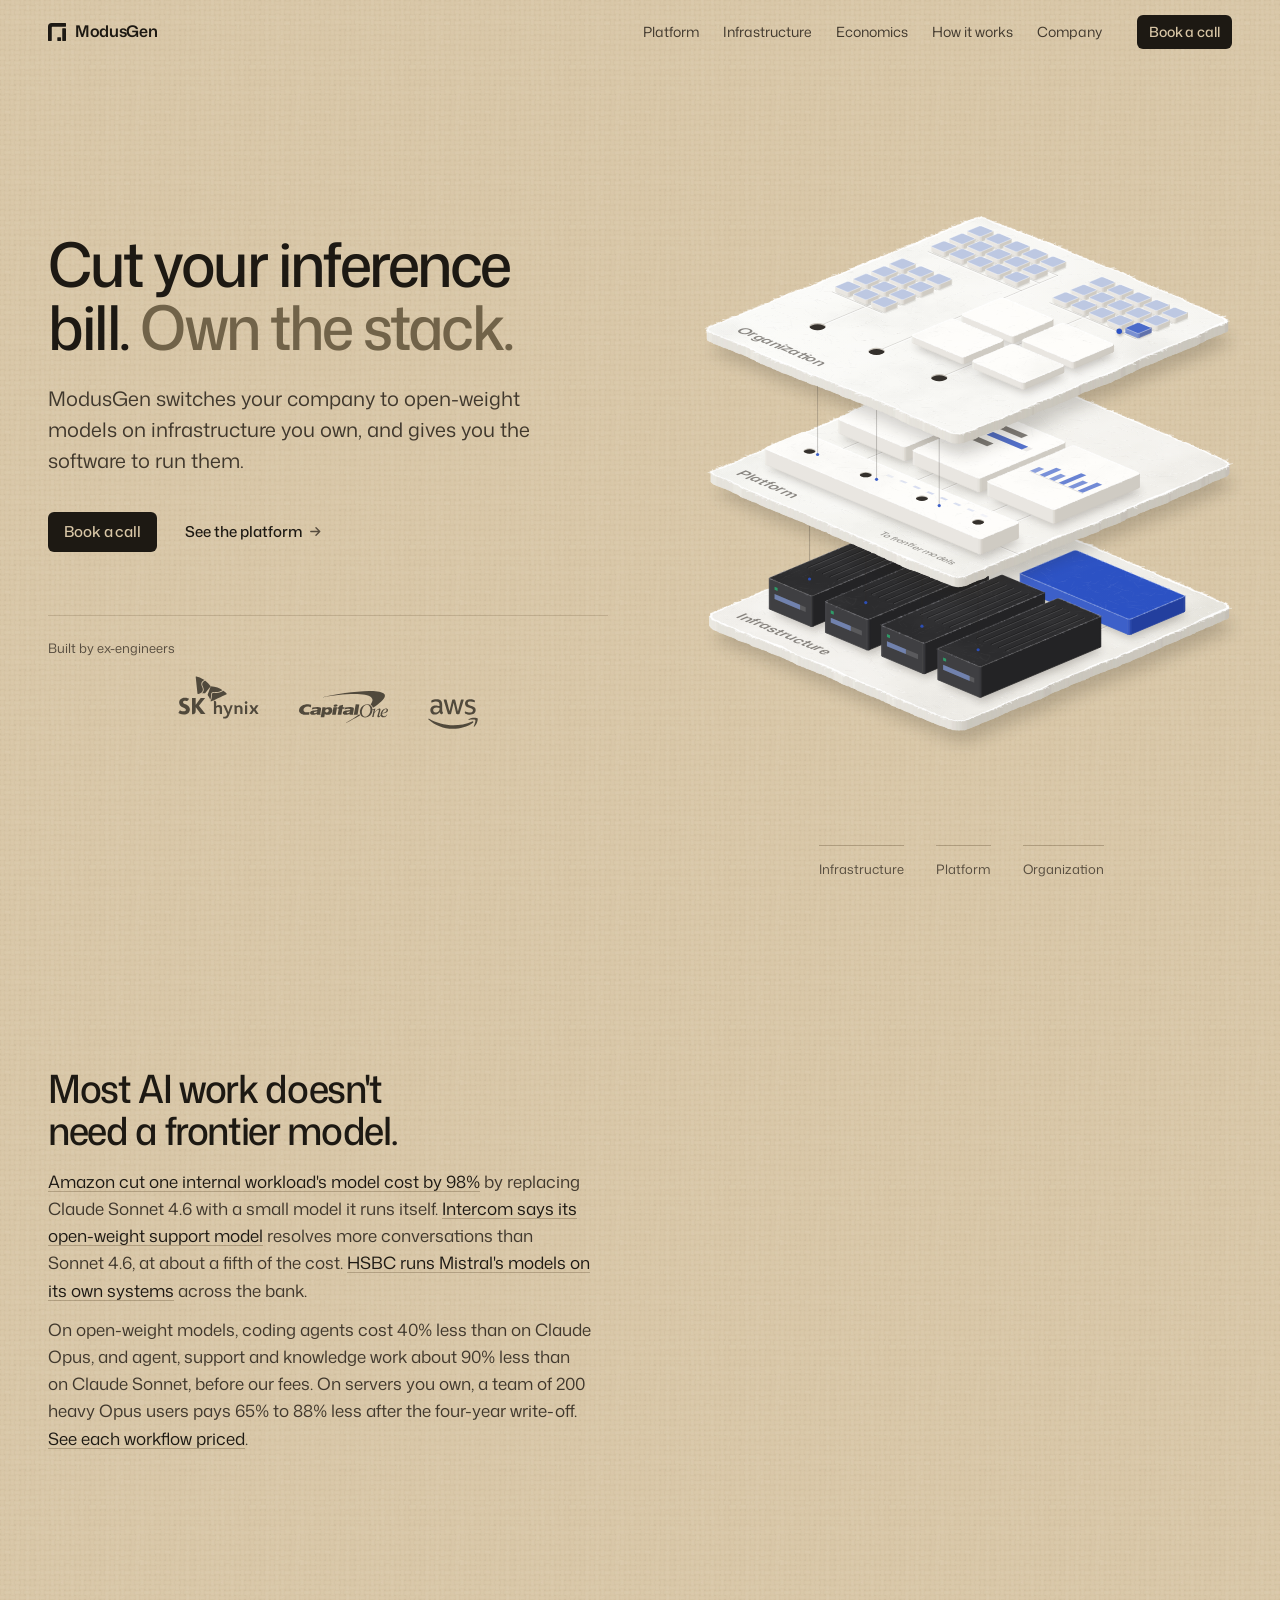
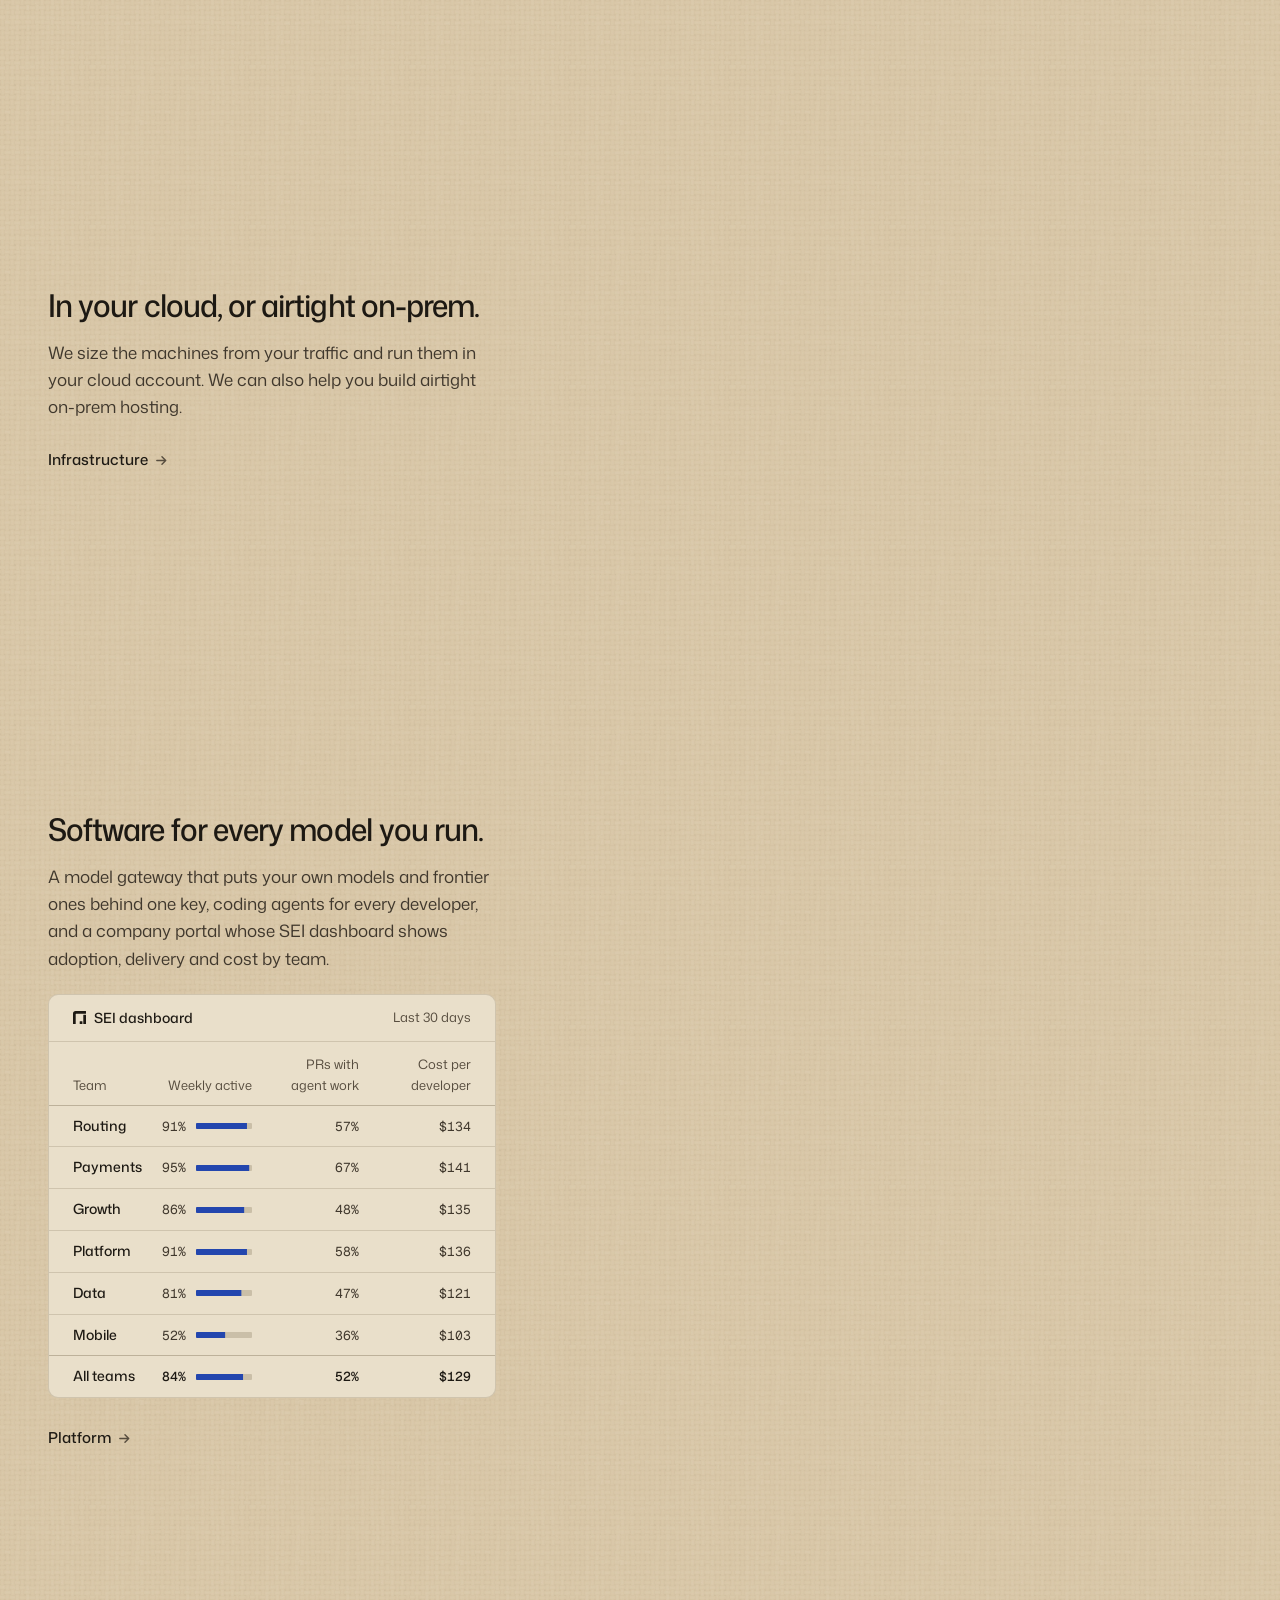
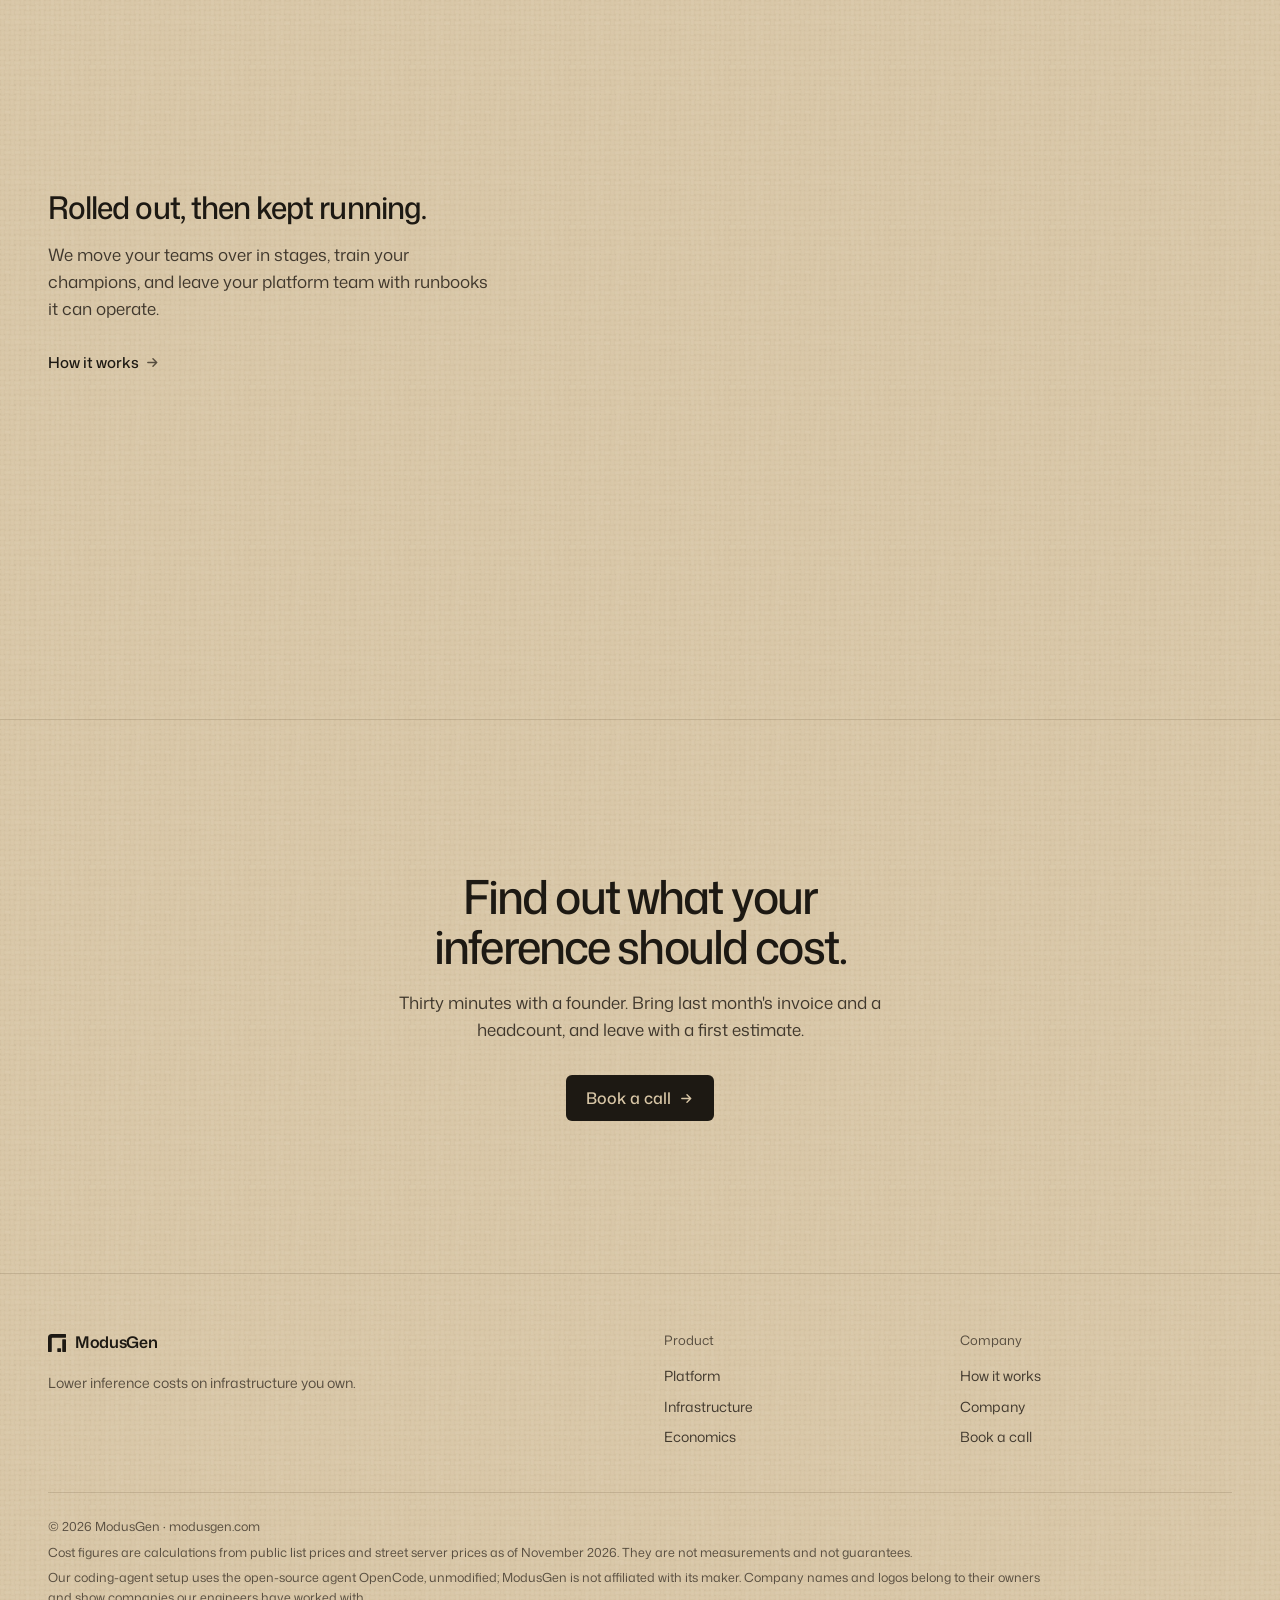
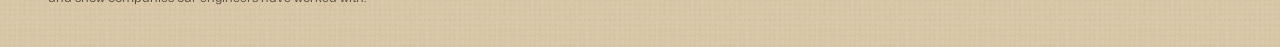
==== commit 4a683dbc: "Platform page: six paper objects and a call trace; home SEI preview restyled Co-Authored-By: Claude " ====
--- a/index.html
+++ b/index.html
@@ -21,9 +21,9 @@
   <link rel="icon" href="assets/img/favicon.svg" type="image/svg+xml">
   <link rel="apple-touch-icon" href="assets/img/apple-touch-icon.png">
   <link rel="preload" href="assets/fonts/MonaSans-VF-latin.woff2" as="font" type="font/woff2" crossorigin>
-  <link rel="stylesheet" href="assets/css/site.css?v=8c1dde1509">
+  <link rel="stylesheet" href="assets/css/site.css?v=c79ebf5004">
   <script>document.documentElement.classList.add("js");</script>
-  <script type="module" src="assets/js/main.js?v=8c1dde1509"></script>
+  <script type="module" src="assets/js/main.js?v=c79ebf5004"></script>
   <script type="application/ld+json">{"@context": "https://schema.org", "@type": "Organization", "name": "ModusGen", "url": "https://modusgen.com/", "description": "ModusGen switches your company to open-weight models on infrastructure you own, and gives you the software to run them."}</script>
 </head>
 <body class="page--home">
@@ -48,7 +48,7 @@
           <h1 class="hero__title" data-lines>Cut your inference bill. <span class="tone">Own the stack.</span></h1>
           <p class="hero__lede">ModusGen switches your company to open-weight models on infrastructure you own, and gives you the software to run them.</p>
           <div class="stack stack--hero" data-stack="hero">
-            <canvas class="stack__canvas" role="img" aria-label="The ModusGen stack in three layers: your teams on top; the model API, coding agents and an SEI dashboard in the middle; GPU machines underneath. Requests travel from people through the model API, down to your machines or out to frontier models, and back."></canvas>
+            <canvas class="stack__canvas" role="img" aria-label="The ModusGen stack in three layers: your teams on top; the model gateway, coding agents, a company agent and the company portal in the middle; GPU machines underneath. Requests travel from people through the model API, down to your machines or out to frontier models, and back."></canvas>
             <noscript><img class="stack__poster" src="assets/img/stack-poster.webp" width="1200" height="1280" alt="Three stacked layers: organization, platform and infrastructure."></noscript>
           </div>
           <div class="hero__actions">
@@ -73,34 +73,35 @@
           <article class="chapter" id="layer-platform" data-layer="software" data-anchor>
             <div class="stack stack--inline" data-stack="inline" data-focus="software"><canvas class="stack__canvas" aria-hidden="true"></canvas></div>
             <h3>Software for every model you run.</h3>
-            <p>A model API that puts your own models and frontier ones behind one key, coding agents for every developer, and an SEI dashboard that shows adoption, delivery and cost by team.</p>
+            <p>A model gateway that puts your own models and frontier ones behind one key, coding agents for every developer, and a company portal whose SEI dashboard shows adoption, delivery and cost by team.</p>
             <div class="panel console console--mini" data-console>
               <div class="console__bar">
                 <span class="console__brand">
                   <svg viewBox="0 0 24 24" aria-hidden="true" focusable="false"><path d="M0 23.4V5A5 5 0 0 1 5 0H23.4A0.6 0.6 0 0 1 24 0.6V4.4A0.6 0.6 0 0 1 23.4 5H5.6A0.6 0.6 0 0 0 5 5.6V23.4A0.6 0.6 0 0 1 4.4 24H0.6A0.6 0.6 0 0 1 0 23.4Z"/><rect x="19" y="7" width="5" height="17" rx="0.6"/><rect x="12.4" y="19" width="5" height="5" rx="0.6"/></svg>
                   SEI dashboard
                 </span>
+                <span class="console__period">Last 30 days</span>
               </div>
-              <div class="console__scroll" tabindex="0" role="region" aria-label="Example SEI dashboard by team: weekly active developers, AI-assisted pull requests and model cost per developer">
+              <div class="console__scroll" tabindex="0" role="region" aria-label="Example SEI dashboard by team: weekly active developers, pull requests with agent work and model cost per developer">
                 <table class="console__table">
                   <thead>
                     <tr>
                       <th scope="col">Team</th>
-                      <th scope="col">Weekly active</th>
-                      <th scope="col" class="r">AI-assisted PRs</th>
-                      <th scope="col" class="r">Cost / dev</th>
+                      <th scope="col" class="r">Weekly active</th>
+                      <th scope="col" class="r">PRs with agent work</th>
+                      <th scope="col" class="r">Cost per developer</th>
                     </tr>
                   </thead>
                   <tbody>
-                  <tr><th scope="row">Payments</th><td><span class="meter" style="--v:.92"><i></i></span><span class="pct">92%</span></td><td class="r">64%</td><td class="r">$91</td></tr>
-                  <tr><th scope="row">Platform</th><td><span class="meter" style="--v:.89"><i></i></span><span class="pct">89%</span></td><td class="r">58%</td><td class="r">$79</td></tr>
-                  <tr><th scope="row">Data</th><td><span class="meter" style="--v:.84"><i></i></span><span class="pct">84%</span></td><td class="r">51%</td><td class="r">$86</td></tr>
-                  <tr><th scope="row">Mobile</th><td><span class="meter" style="--v:.77"><i></i></span><span class="pct">77%</span></td><td class="r">43%</td><td class="r">$72</td></tr>
-                  <tr><th scope="row">Growth</th><td><span class="meter" style="--v:.86"><i></i></span><span class="pct">86%</span></td><td class="r">55%</td><td class="r">$88</td></tr>
-                  <tr><th scope="row">Internal tools</th><td><span class="meter" style="--v:.81"><i></i></span><span class="pct">81%</span></td><td class="r">61%</td><td class="r">$83</td></tr>
+                  <tr><th scope="row">Routing</th><td class="r"><span class="pct">91%</span><span class="meter" style="--v:.91"><i></i></span></td><td class="r">57%</td><td class="r">$134</td></tr>
+                  <tr><th scope="row">Payments</th><td class="r"><span class="pct">95%</span><span class="meter" style="--v:.95"><i></i></span></td><td class="r">67%</td><td class="r">$141</td></tr>
+                  <tr><th scope="row">Growth</th><td class="r"><span class="pct">86%</span><span class="meter" style="--v:.86"><i></i></span></td><td class="r">48%</td><td class="r">$135</td></tr>
+                  <tr><th scope="row">Platform</th><td class="r"><span class="pct">91%</span><span class="meter" style="--v:.91"><i></i></span></td><td class="r">58%</td><td class="r">$136</td></tr>
+                  <tr><th scope="row">Data</th><td class="r"><span class="pct">81%</span><span class="meter" style="--v:.81"><i></i></span></td><td class="r">47%</td><td class="r">$121</td></tr>
+                  <tr><th scope="row">Mobile</th><td class="r"><span class="pct">52%</span><span class="meter" style="--v:.52"><i></i></span></td><td class="r">36%</td><td class="r">$103</td></tr>
                   </tbody>
                   <tfoot>
-                    <tr><th scope="row">All teams</th><td><span class="meter" style="--v:.86"><i></i></span><span class="pct">86%</span></td><td class="r">56%</td><td class="r">$84</td></tr>
+                    <tr><th scope="row">All teams</th><td class="r"><span class="pct">84%</span><span class="meter" style="--v:.84"><i></i></span></td><td class="r">52%</td><td class="r">$129</td></tr>
                   </tfoot>
                 </table>
               </div>
@@ -118,7 +119,7 @@
 
       <div class="story__stage" data-stage>
         <div class="stack stack--story" data-stack="story">
-          <canvas class="stack__canvas" role="img" aria-label="The ModusGen stack in three layers: your teams on top; the model API, coding agents and an SEI dashboard in the middle; GPU machines underneath. Requests go through the model API to your machines or to frontier models. As you read on it steps back to show the whole stack, then brings each layer forward in turn."></canvas>
+          <canvas class="stack__canvas" role="img" aria-label="The ModusGen stack in three layers: your teams on top; the model gateway, coding agents, a company agent and the company portal in the middle; GPU machines underneath. Requests go through the model API to your machines or to frontier models. As you read on it steps back to show the whole stack, then brings each layer forward in turn."></canvas>
           <noscript><img class="stack__poster" src="assets/img/stack-poster.webp" width="1200" height="1280" alt="Three stacked layers: organization, platform and infrastructure."></noscript>
         </div>
         <nav class="tour__nav" aria-label="Layers of the stack">
--- a/assets/css/site.css
+++ b/assets/css/site.css
@@ -1093,11 +1093,11 @@
   background: var(--bg-1);
 }
 
-/* Screens: tool output and the portal preview stay dark, like a display set into the page. */
+/* Screens: tool output stays dark, like a display set into the page. The SEI dashboard
+   preview (.console) is paper, like the portal it shows. */
 .mini-term,
 .term,
-.record,
-.console {
+.record {
   --bg-1: #1a1611;
   --bg-2: #221d17;
   --bg-3: #2e281f;
@@ -1177,7 +1177,7 @@
   grid-column: span 8;
 }
 
-/* the home page's glance at the SEI dashboard: three columns, no switcher */
+/* the home page's glance at the SEI dashboard: four columns, no opening sentence */
 .console--mini {
   align-self: stretch;
   margin-top: 22px;
@@ -1192,30 +1192,10 @@
   padding-block: 9px;
 }
 
-@media (max-width: 560px) {
-  .console--mini .console__table thead th {
-    white-space: normal;
-  }
-
-  .console--mini .console__table tr > :first-child {
-    padding-left: 16px;
-  }
-
-  .console--mini .console__table tr > :last-child {
-    padding-right: 16px;
-  }
-
-  .console--mini .meter {
-    width: 36px;
-    margin-right: 8px;
-  }
-}
-
-/* the narrowest phones keep the percentages and drop the little bars */
-@media (max-width: 420px) {
-  .console--mini .meter {
-    display: none;
-  }
+/* its column heads are long for a narrow panel, so they may take two lines */
+.console--mini .console__table thead th {
+  padding-top: 12px;
+  white-space: normal;
 }
 
 @media (max-width: 1000px) {
@@ -1244,6 +1224,14 @@
 
 .term__tabs::-webkit-scrollbar {
   display: none;
+}
+
+/* on a phone the three tabs wrap rather than run off the edge with no sign there is more */
+@media (max-width: 560px) {
+  .term__tabs {
+    flex-wrap: wrap;
+    overflow-x: visible;
+  }
 }
 
 .term__tab {
@@ -1407,13 +1395,14 @@
   color: var(--ink);
 }
 
-/* console preview */
+/* console preview: the portal's SEI dashboard in miniature, on paper like the portal. An
+   opening sentence, then a ledger: heads on a strong rule, figures in mono, meters in blue. */
 
 .console__bar {
   display: flex;
   align-items: center;
   gap: 16px;
-  padding: 12px 20px 12px 24px;
+  padding: 12px 24px;
   border-bottom: 1px solid var(--line);
 }
 
@@ -1431,27 +1420,41 @@
   fill: currentColor;
 }
 
-.console__seg {
-  display: inline-flex;
-  padding: 2px;
-  border-radius: var(--r-2);
-  background: var(--wash);
+/* the period, where the portal keeps its period choice */
+.console__period {
+  margin-left: auto;
   color: var(--ink-3);
   font-size: 0.8125rem;
-}
-
-.console__seg span {
-  padding: 4px 10px;
-  border-radius: var(--r-1);
-}
-
-.console__seg .is-on {
-  background: var(--bg-3);
+  white-space: nowrap;
+}
+
+/* the portal's result sentence and provenance line, at the panel's scale */
+.console__head {
+  padding: 22px 24px 8px;
+}
+
+.console__result {
+  max-width: 30em;
+  color: var(--ink-2);
+  font-size: 1.25rem;
+  font-weight: 400;
+  line-height: 1.25;
+  letter-spacing: -0.02em;
+  text-wrap: balance;
+}
+
+/* a figure in a heading keeps Mona Sans: in the mono face the comma leaves a gap */
+.console__result .fig {
   color: var(--ink);
-}
-
-.console__flag {
-  margin-left: auto;
+  font-variant-numeric: proportional-nums lining-nums;
+  white-space: nowrap;
+}
+
+.console__prov {
+  margin-top: 6px;
+  color: var(--ink-3);
+  font-size: 0.8125rem;
+  line-height: 1.5;
 }
 
 .console__scroll {
@@ -1469,10 +1472,11 @@
 
 .console__table th,
 .console__table td {
-  padding: 12px 10px;
+  padding: 10px;
   border-bottom: 1px solid var(--line);
   text-align: left;
   white-space: nowrap;
+  vertical-align: baseline;
 }
 
 .console__table tr > :first-child {
@@ -1488,19 +1492,33 @@
 }
 
 .console__table thead th {
-  color: var(--ink-3);
-  font-size: 0.78125rem;
+  padding-top: 14px;
+  padding-bottom: 8px;
+  border-bottom-color: var(--line-2);
+  color: var(--ink-3);
+  font-size: 0.8125rem;
   font-weight: 400;
+  vertical-align: bottom;
 }
 
 .console__table tbody th {
   font-weight: 500;
 }
 
+/* a lead cell's sub-line, such as the small teams folded together */
+.console__table th small {
+  display: block;
+  color: var(--ink-3);
+  font-size: 0.75rem;
+  font-weight: 400;
+  line-height: 1.4;
+  white-space: normal;
+}
+
 .console__table td {
   color: var(--ink-2);
   font-family: var(--mono);
-  font-size: 0.78125rem;
+  font-size: 0.8125rem;
 }
 
 .console__table tbody tr:last-child > * {
@@ -1515,15 +1533,16 @@
   font-weight: 500;
 }
 
+/* a meter: the figure, then a short blue bar on a brown track, as in the portal */
 .meter {
   display: inline-block;
-  width: 48px;
-  height: 4px;
-  margin-right: 10px;
+  width: 56px;
+  height: 6px;
+  margin-left: 10px;
   overflow: hidden;
   border-radius: 1px;
   background: var(--track);
-  vertical-align: 0.15em;
+  vertical-align: 0.12em;
 }
 
 .meter i {
@@ -1540,19 +1559,66 @@
 }
 
 @media (max-width: 640px) {
-  .console__seg {
-    display: none;
+  .console__bar {
+    padding-inline: 16px;
+  }
+
+  .console__head {
+    padding: 18px 16px 6px;
+  }
+
+  .console__result {
+    font-size: 1.125rem;
   }
 
   .console__table {
     min-width: 0;
   }
 
-  /* on a phone the full table keeps team, weekly activity and AI-assisted PRs */
-  .console:not(.console--mini) .console__table tr > :nth-child(3),
-  .console:not(.console--mini) .console__table tr > :nth-child(5),
-  .console:not(.console--mini) .console__table tr > :nth-child(6) {
+  .console__table thead th {
+    white-space: normal;
+  }
+
+  .console__table tr > :first-child {
+    padding-left: 16px;
+  }
+
+  .console__table tr > :last-child {
+    padding-right: 16px;
+  }
+
+  /* on a phone the full table keeps team, weekly activity, PRs with agent work and cost */
+  .console:not(.console--mini) .console__table tr > :nth-child(4),
+  .console:not(.console--mini) .console__table tr > :nth-child(5) {
     display: none;
+  }
+}
+
+/* phones narrow the little bars; the narrowest keep only the percentages and tighten the
+   columns, so the four that remain fit without scrolling */
+@media (max-width: 560px) {
+  .console .meter {
+    width: 36px;
+    margin-left: 8px;
+  }
+}
+
+@media (max-width: 420px) {
+  .console .meter {
+    display: none;
+  }
+
+  .console__table th,
+  .console__table td {
+    padding-inline: 7px;
+  }
+
+  .console__table thead th {
+    font-size: 0.75rem;
+  }
+
+  .console__table th small {
+    max-width: 7rem;
   }
 }
 
@@ -2843,6 +2909,540 @@
   }
 }
 
+/* ------------------------------------------------------------------ platform: six pieces, each its own paper object */
+
+.soft-hero {
+  display: flex;
+  flex-direction: column;
+  justify-content: center;
+  align-items: flex-start;
+  min-height: calc(86svh - var(--nav));
+  padding-block: 32px 48px;
+}
+
+.soft-hero .page-hero__title {
+  max-width: 11em;
+}
+
+.soft-hero .hero__actions {
+  margin-top: 32px;
+}
+
+/* the paper objects: the pinned frame holds one at a time; on a phone the opening shows all six and
+   each piece carries its own */
+.kit {
+  position: relative;
+  width: 100%;
+}
+
+.kit canvas {
+  position: absolute;
+  inset: 0;
+  width: 100%;
+  height: 100%;
+}
+
+.kit--stage {
+  height: 100%;
+  -webkit-mask-image: linear-gradient(to bottom, transparent 0, #000 5%, #000 95%, transparent 100%);
+  mask-image: linear-gradient(to bottom, transparent 0, #000 5%, #000 95%, transparent 100%);
+}
+
+.kit--lineup,
+.kit--solo {
+  display: none;
+}
+
+.pieces {
+  padding-bottom: clamp(48px, 7vw, 112px);
+}
+
+/* each piece gets most of a screen, so the figure can settle on it before the next one arrives */
+.piece {
+  position: relative;
+  display: flex;
+  flex-direction: column;
+  justify-content: center;
+  align-items: flex-start;
+  max-width: 30rem;
+  min-height: 68vh;
+  padding-block: 7vh;
+  border-top: 1px solid var(--line);
+}
+
+/* the piece being read: a short ink rule draws in just above its title, and the title comes up to full ink */
+.piece__title::before {
+  content: "";
+  position: absolute;
+  top: -20px;
+  left: 0;
+  width: 72px;
+  height: 1px;
+  background: var(--ink);
+  transform: scaleX(0);
+  transform-origin: left center;
+  transition: transform 0.9s var(--ease);
+}
+
+.piece.is-on .piece__title::before {
+  transform: scaleX(1);
+}
+
+.piece__title {
+  position: relative;
+  display: flex;
+  flex-wrap: wrap;
+  align-items: baseline;
+  gap: 6px 14px;
+  font-size: clamp(1.5rem, 1vw + 1.15rem, 2rem);
+  line-height: 1.12;
+  letter-spacing: -0.03em;
+  transition: color 0.5s var(--ease);
+}
+
+.js .piece__title {
+  color: var(--ink-2);
+}
+
+.js .piece.is-on .piece__title {
+  color: var(--ink);
+}
+
+.piece__title .flag {
+  font-weight: 400;
+  letter-spacing: 0;
+}
+
+/* a status, not data: its marker stays ink, so the blue lit block in the figure is never read as its legend */
+.piece__title .flag::before {
+  background: var(--ink-3);
+}
+
+.piece > p {
+  margin-top: 14px;
+  color: var(--ink-2);
+  font-size: 1.0625rem;
+}
+
+.piece .ticks {
+  margin-top: 20px;
+}
+
+/* the six pieces under the figure, as links; they wrap on narrower screens */
+.spot__nav {
+  flex-wrap: wrap;
+  padding-inline: 12px;
+}
+
+/* each piece is already readable as it arrives and settles once into place; its ticks follow one by one.
+   The figure stays the page's one authored moment, so this is kept quiet. */
+.js [data-reveal] {
+  opacity: 0.5;
+  transform: translateY(14px);
+  transition: opacity 0.8s var(--ease), transform 1s var(--ease);
+}
+
+.js [data-reveal].is-in {
+  opacity: 1;
+  transform: none;
+}
+
+.js [data-reveal] .ticks li {
+  opacity: 0;
+  transform: translateY(6px);
+  transition: opacity 0.6s var(--ease), transform 0.7s var(--ease);
+  transition-delay: calc(var(--i, 0) * 70ms + 240ms);
+}
+
+.js [data-reveal].is-in .ticks li {
+  opacity: 1;
+  transform: none;
+}
+
+[data-reveal] .ticks li:nth-child(2) {
+  --i: 1;
+}
+
+[data-reveal] .ticks li:nth-child(3) {
+  --i: 2;
+}
+
+[data-reveal] .ticks li:nth-child(4) {
+  --i: 3;
+}
+
+[data-reveal] .ticks li:nth-child(5) {
+  --i: 4;
+}
+
+@media (max-width: 1000px) {
+  .soft-hero {
+    min-height: 0;
+    padding-block: 40px 8px;
+  }
+
+  /* on a phone all six objects sit in the opening, between the offer and the buttons, and each piece
+     shows its own under its words */
+  .kit--lineup {
+    display: block;
+    aspect-ratio: 1.1 / 1;
+    max-height: 60vh;
+    margin-top: 20px;
+  }
+
+  .kit--solo {
+    display: block;
+    aspect-ratio: 1.5 / 1;
+    margin-top: 18px;
+  }
+
+  .piece {
+    min-height: 0;
+    max-width: 40rem;
+    padding-block: 40px;
+  }
+}
+
+/* ------------------------------------------------------------------ platform: one call, end to end */
+
+/* A timeline of one coding-agent call, lane by lane, drawn from the gateway's record. Times are in
+   milliseconds out of --span. When it is first seen a playhead sweeps it and the call rides along as a
+   blue dot, hopping from lane to lane; each moment's label and its record lines come up as it passes. */
+.trace {
+  --span: 6500;
+  --name: 9.5rem;
+  --gap: 20px;
+  --tpad: clamp(16px, 2.4vw, 28px);
+  margin: 0;
+  border: 1px solid var(--line);
+  border-radius: var(--r-3);
+  background: var(--bg-1);
+}
+
+.trace__bar {
+  display: flex;
+  flex-wrap: wrap;
+  justify-content: space-between;
+  align-items: center;
+  gap: 8px 24px;
+  padding: 14px var(--tpad);
+  border-bottom: 1px solid var(--line);
+}
+
+.trace__who {
+  display: flex;
+  flex-wrap: wrap;
+  gap: 0 10px;
+  color: var(--ink-2);
+  font-family: var(--mono);
+  font-size: 0.8125rem;
+}
+
+.trace__who span + span::before {
+  content: "·";
+  margin-right: 10px;
+  color: var(--ink-3);
+}
+
+.trace__plot {
+  position: relative;
+  padding: 4px var(--tpad) 10px;
+}
+
+.trace__lanes {
+  margin: 0;
+  padding: 0;
+  list-style: none;
+}
+
+.lane {
+  display: grid;
+  grid-template-columns: var(--name) minmax(0, 1fr);
+  column-gap: var(--gap);
+  align-items: center;
+  padding-bottom: 4px;
+  border-bottom: 1px solid var(--line);
+}
+
+.lane__name {
+  color: var(--ink-2);
+  font-size: 0.875rem;
+}
+
+.lane__track {
+  position: relative;
+  height: 64px;
+}
+
+.span,
+.lane__wait {
+  position: absolute;
+  left: calc(var(--a) / var(--span) * 100%);
+  width: calc((var(--b) - var(--a)) / var(--span) * 100%);
+}
+
+.span {
+  top: 42px;
+  height: 10px;
+  background: var(--accent);
+  transform-origin: left center;
+}
+
+/* waiting for the first token, set apart from the tokens that follow it */
+.span--first {
+  background: var(--accent-hi);
+}
+
+.lane__wait {
+  top: 46px;
+  border-top: 1px dashed var(--line-2);
+}
+
+.ev {
+  position: absolute;
+  left: calc(var(--t) / var(--span) * 100%);
+  top: 13px;
+  padding-left: 9px;
+  color: var(--ink-2);
+  font-size: 0.8125rem;
+  line-height: 1.2;
+  white-space: nowrap;
+}
+
+/* each moment is a fine ink tick, from its label down to the lane's line */
+.ev::before {
+  content: "";
+  position: absolute;
+  top: 1px;
+  left: 0;
+  width: 1px;
+  height: 38px;
+  background: var(--ink);
+  opacity: 0.5;
+}
+
+.ev--end {
+  padding: 0 9px 0 0;
+  transform: translateX(-100%);
+}
+
+.ev--end::before {
+  right: 0;
+  left: auto;
+}
+
+.trace__axis {
+  position: relative;
+  height: 30px;
+  margin-left: calc(var(--name) + var(--gap));
+  color: var(--ink-3);
+  font: 400 0.75rem/1 var(--mono);
+}
+
+.trace__axis span {
+  position: absolute;
+  top: 12px;
+  left: calc(var(--t) / var(--span) * 100%);
+  transform: translateX(-50%);
+}
+
+.trace__axis span:first-child {
+  transform: none;
+}
+
+/* the playhead, and the call riding it */
+.trace__cursor,
+.trace__dot {
+  position: absolute;
+  left: calc(var(--tpad) + var(--name) + var(--gap) + (100% - 2 * var(--tpad) - var(--name) - var(--gap)) * var(--now, 0) / var(--span));
+  opacity: 0;
+  pointer-events: none;
+  transition: opacity 0.4s var(--ease);
+}
+
+.trace__cursor {
+  top: 4px;
+  bottom: 40px;
+  width: 1px;
+  background: var(--ink);
+}
+
+.trace__now {
+  position: absolute;
+  top: 100%;
+  left: 0;
+  margin-top: 6px;
+  padding: 2px 5px;
+  transform: translateX(-50%);
+  background: var(--bg-1);
+  color: var(--ink);
+  font: 500 0.75rem/1 var(--mono);
+  white-space: nowrap;
+}
+
+.trace__dot {
+  top: var(--dot-y, 47px);
+  width: 9px;
+  height: 9px;
+  margin: -4.5px 0 0 -4.5px;
+  border-radius: 50%;
+  background: var(--accent);
+  transition: opacity 0.4s var(--ease), top 0.26s var(--ease);
+}
+
+.trace.is-playing .trace__cursor,
+.trace.is-playing .trace__dot {
+  opacity: 1;
+}
+
+/* the call's path, kept once it has played: down from the agent to vLLM at the start; back up, and on
+   to the team's totals, at the end. A fine blue line with a dot on each lane it crosses */
+.hop {
+  position: absolute;
+  left: calc(var(--tpad) + var(--name) + var(--gap) + (100% - 2 * var(--tpad) - var(--name) - var(--gap)) * var(--t) / var(--span) + var(--nudge, 0px));
+  width: 1px;
+  background: rgba(35, 70, 174, 0.45);
+  pointer-events: none;
+}
+
+.hop i {
+  position: absolute;
+  left: -3px;
+  width: 7px;
+  height: 7px;
+  margin-top: -3.5px;
+  border-radius: 50%;
+  background: var(--accent);
+}
+
+.js .trace .hop {
+  opacity: 0;
+  transition: opacity 0.4s var(--ease);
+}
+
+.js .trace .hop.is-on {
+  opacity: 1;
+}
+
+/* until it plays, each moment waits unlabelled and each span unfilled */
+.js .trace .ev {
+  opacity: 0;
+  transition: opacity 0.35s var(--ease);
+}
+
+.js .trace .ev.is-on {
+  opacity: 1;
+}
+
+.js .trace .span {
+  transform: scaleX(clamp(0, (var(--now, 0) - var(--a)) / (var(--b) - var(--a)), 1));
+}
+
+.call__below {
+  display: grid;
+  grid-template-columns: repeat(12, minmax(0, 1fr));
+  gap: 16px;
+  margin-top: 16px;
+}
+
+.call__below .record {
+  grid-column: span 7;
+}
+
+.call__below .totals {
+  grid-column: span 5;
+}
+
+.record__json .t-cmd {
+  color: var(--ink);
+}
+
+.record__json .t-ps {
+  color: var(--ink-3);
+}
+
+/* the record's lines come up as the call reaches them, each lit briefly as it lands */
+.js .call .jl {
+  opacity: 0.38;
+  transition: opacity 0.5s var(--ease), background-color 0.9s var(--ease);
+}
+
+.js .call .jl.is-on {
+  opacity: 1;
+}
+
+.js .call .jl.is-hit {
+  background-color: rgba(111, 155, 255, 0.16);
+  transition: opacity 0.5s var(--ease), background-color 0s;
+}
+
+.record__json .tn {
+  font-weight: 400;
+  transition: color 0.8s var(--ease);
+}
+
+.record__json .tn.is-hit {
+  color: var(--accent);
+}
+
+@media (max-width: 900px) {
+  .call__below .record,
+  .call__below .totals {
+    grid-column: 1 / -1;
+  }
+}
+
+/* on a phone each lane's name sits above its timeline */
+@media (max-width: 760px) {
+  .trace {
+    --name: 0px;
+    --gap: 0px;
+  }
+
+  .lane {
+    grid-template-columns: minmax(0, 1fr);
+    padding-top: 12px;
+  }
+
+  .lane__name {
+    font-size: 0.8125rem;
+  }
+
+  .lane__track {
+    height: 58px;
+  }
+
+  .ev {
+    top: 8px;
+    font-size: 0.75rem;
+  }
+
+  .ev::before {
+    height: 34px;
+  }
+
+  .span {
+    top: 34px;
+    height: 8px;
+  }
+
+  .lane__wait {
+    top: 38px;
+  }
+
+  .trace__axis span:nth-child(even) {
+    display: none;
+  }
+
+  /* the command is broken by hand into short lines; a touch smaller on a phone so none of them wraps,
+     and if one still would, it wraps rather than running off the screen */
+  .totals .record__json {
+    font-size: 0.75rem;
+    white-space: pre-wrap;
+    overflow-wrap: anywhere;
+  }
+}
+
 /* ------------------------------------------------------------------ entrance: one orchestrated moment per page */
 
 .js [data-lines],
